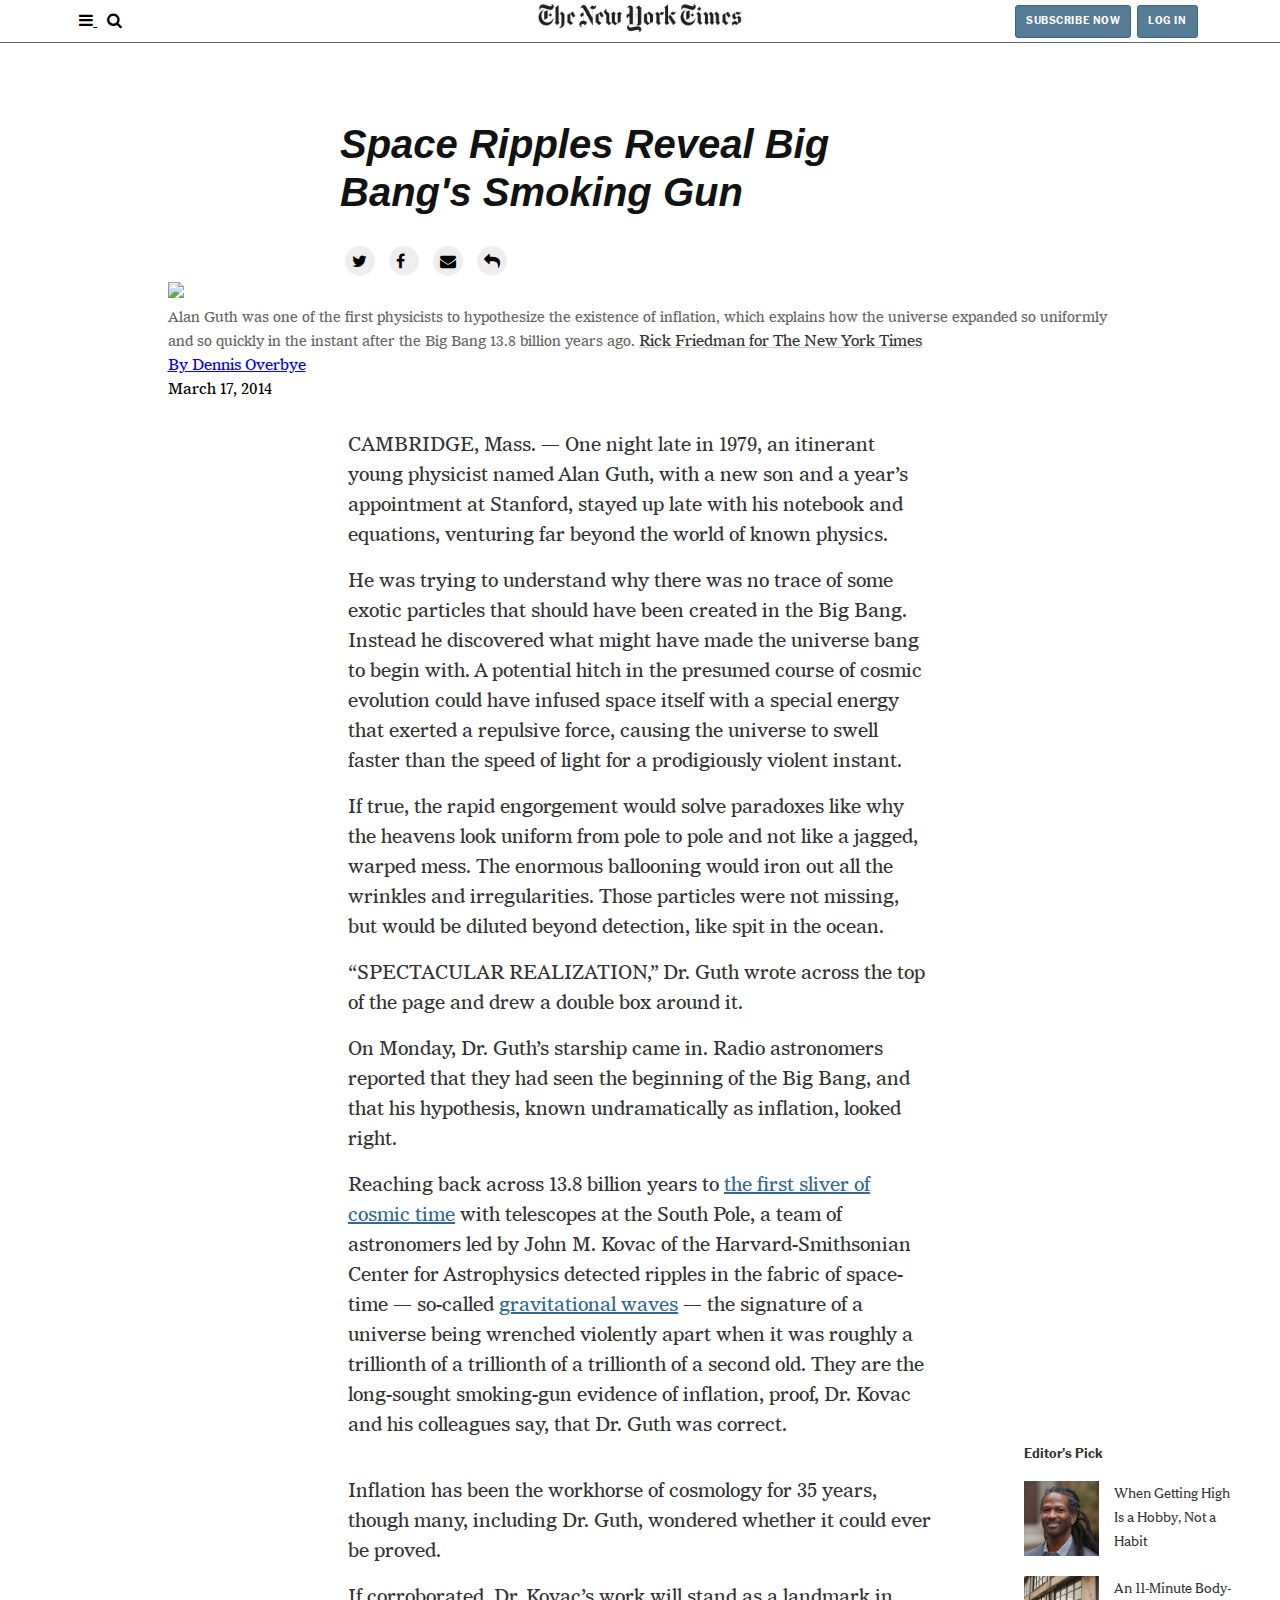
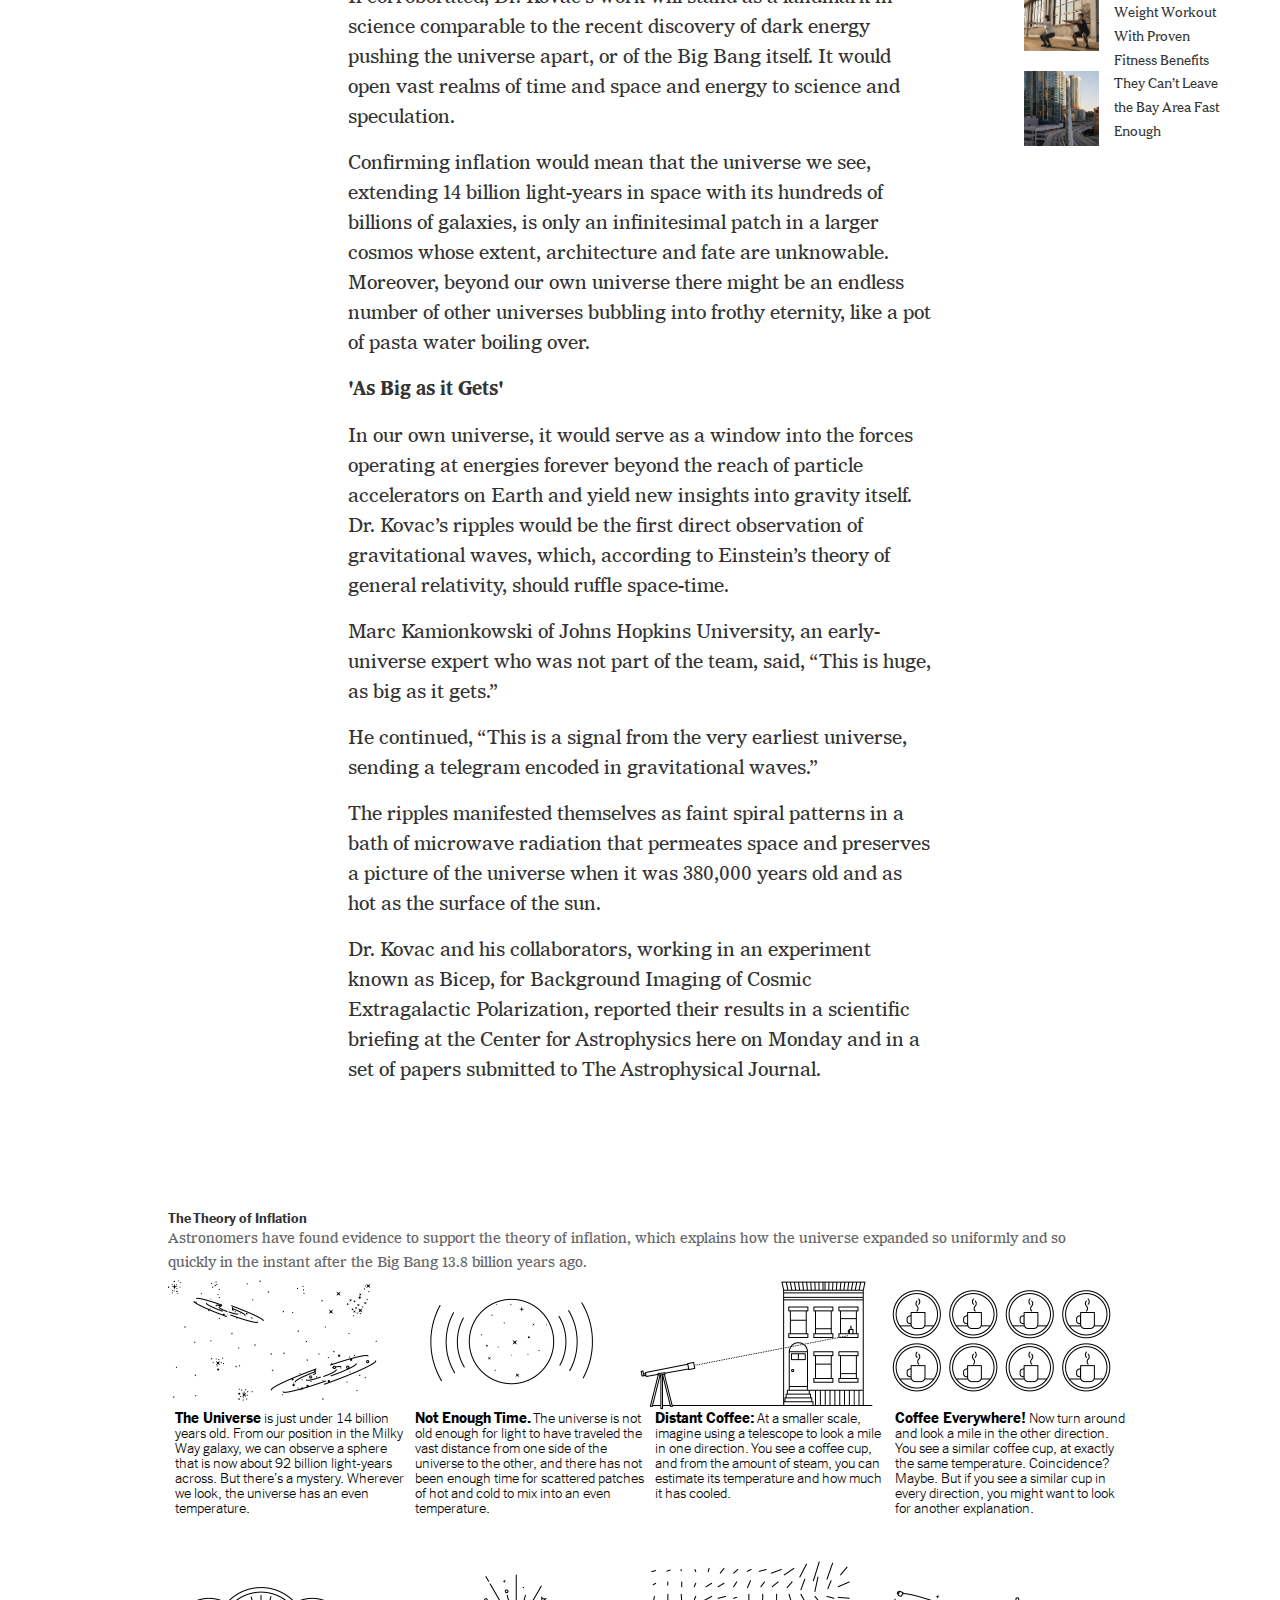
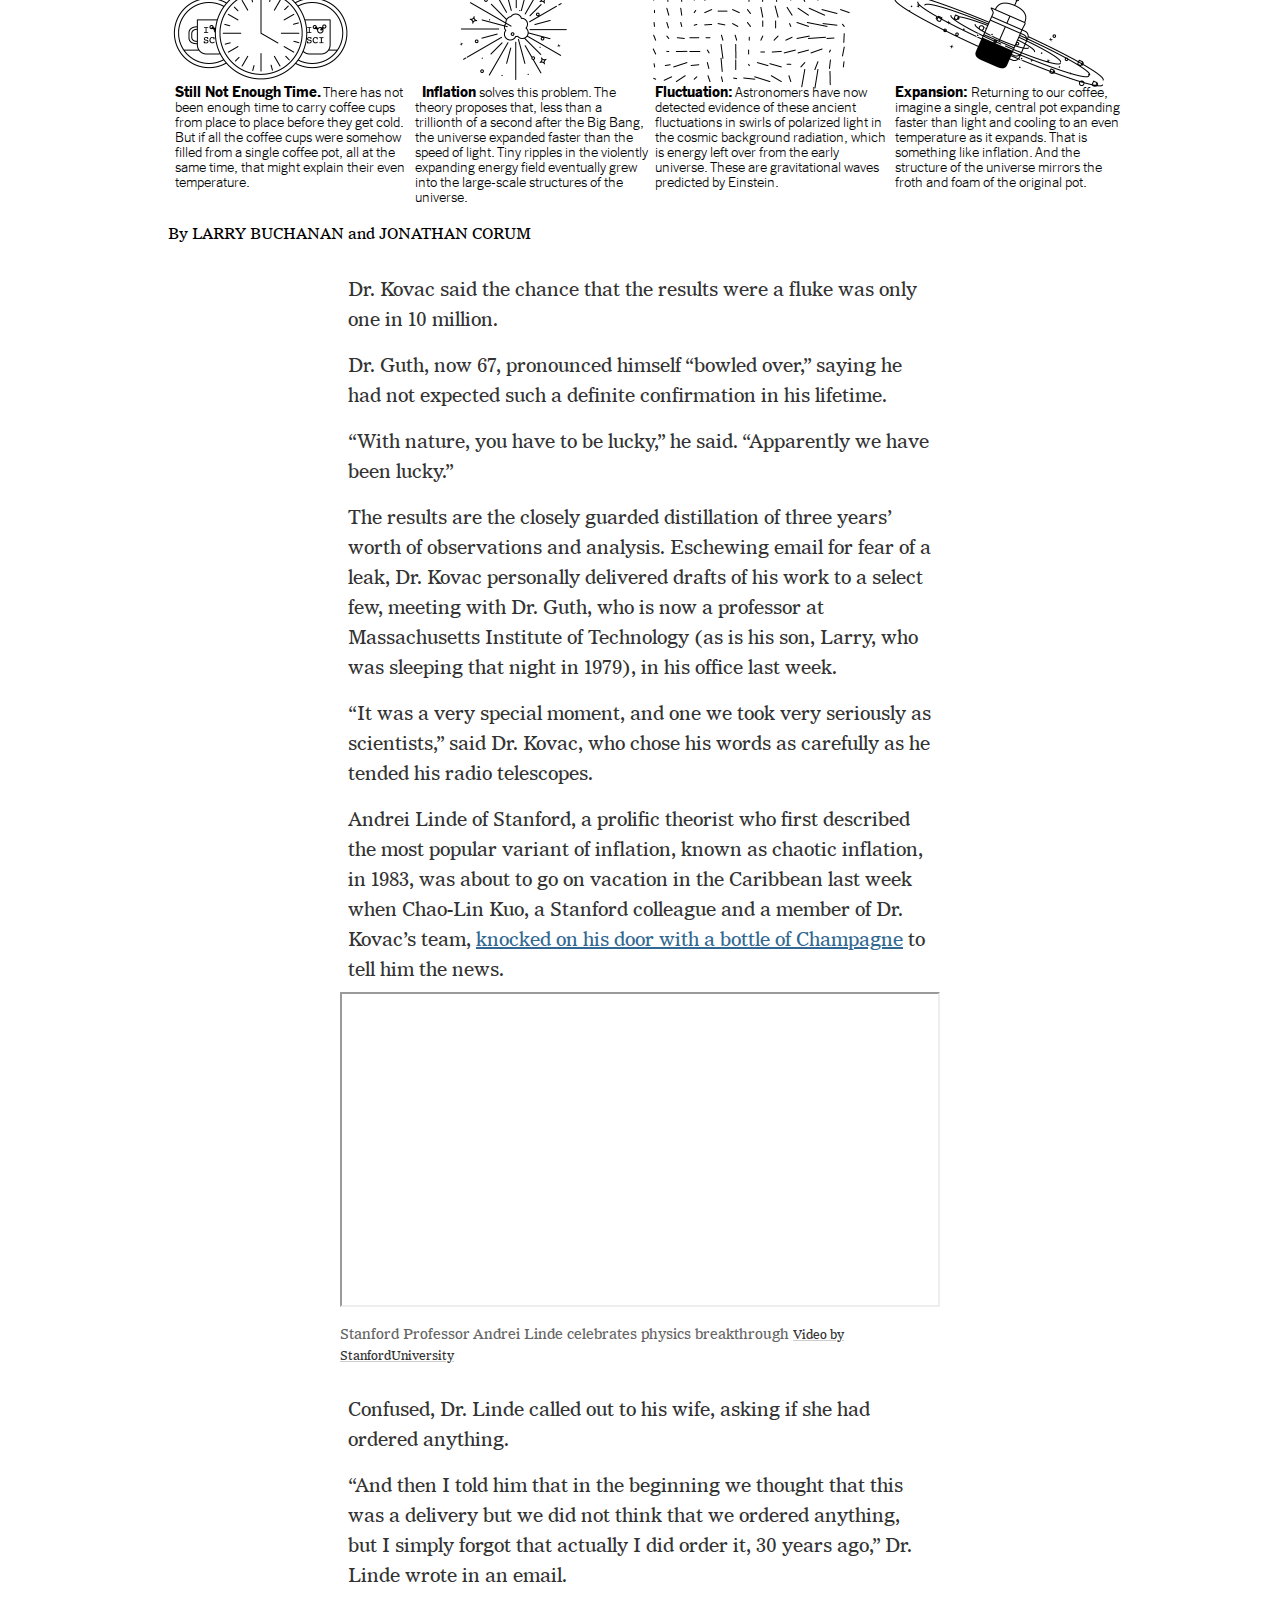
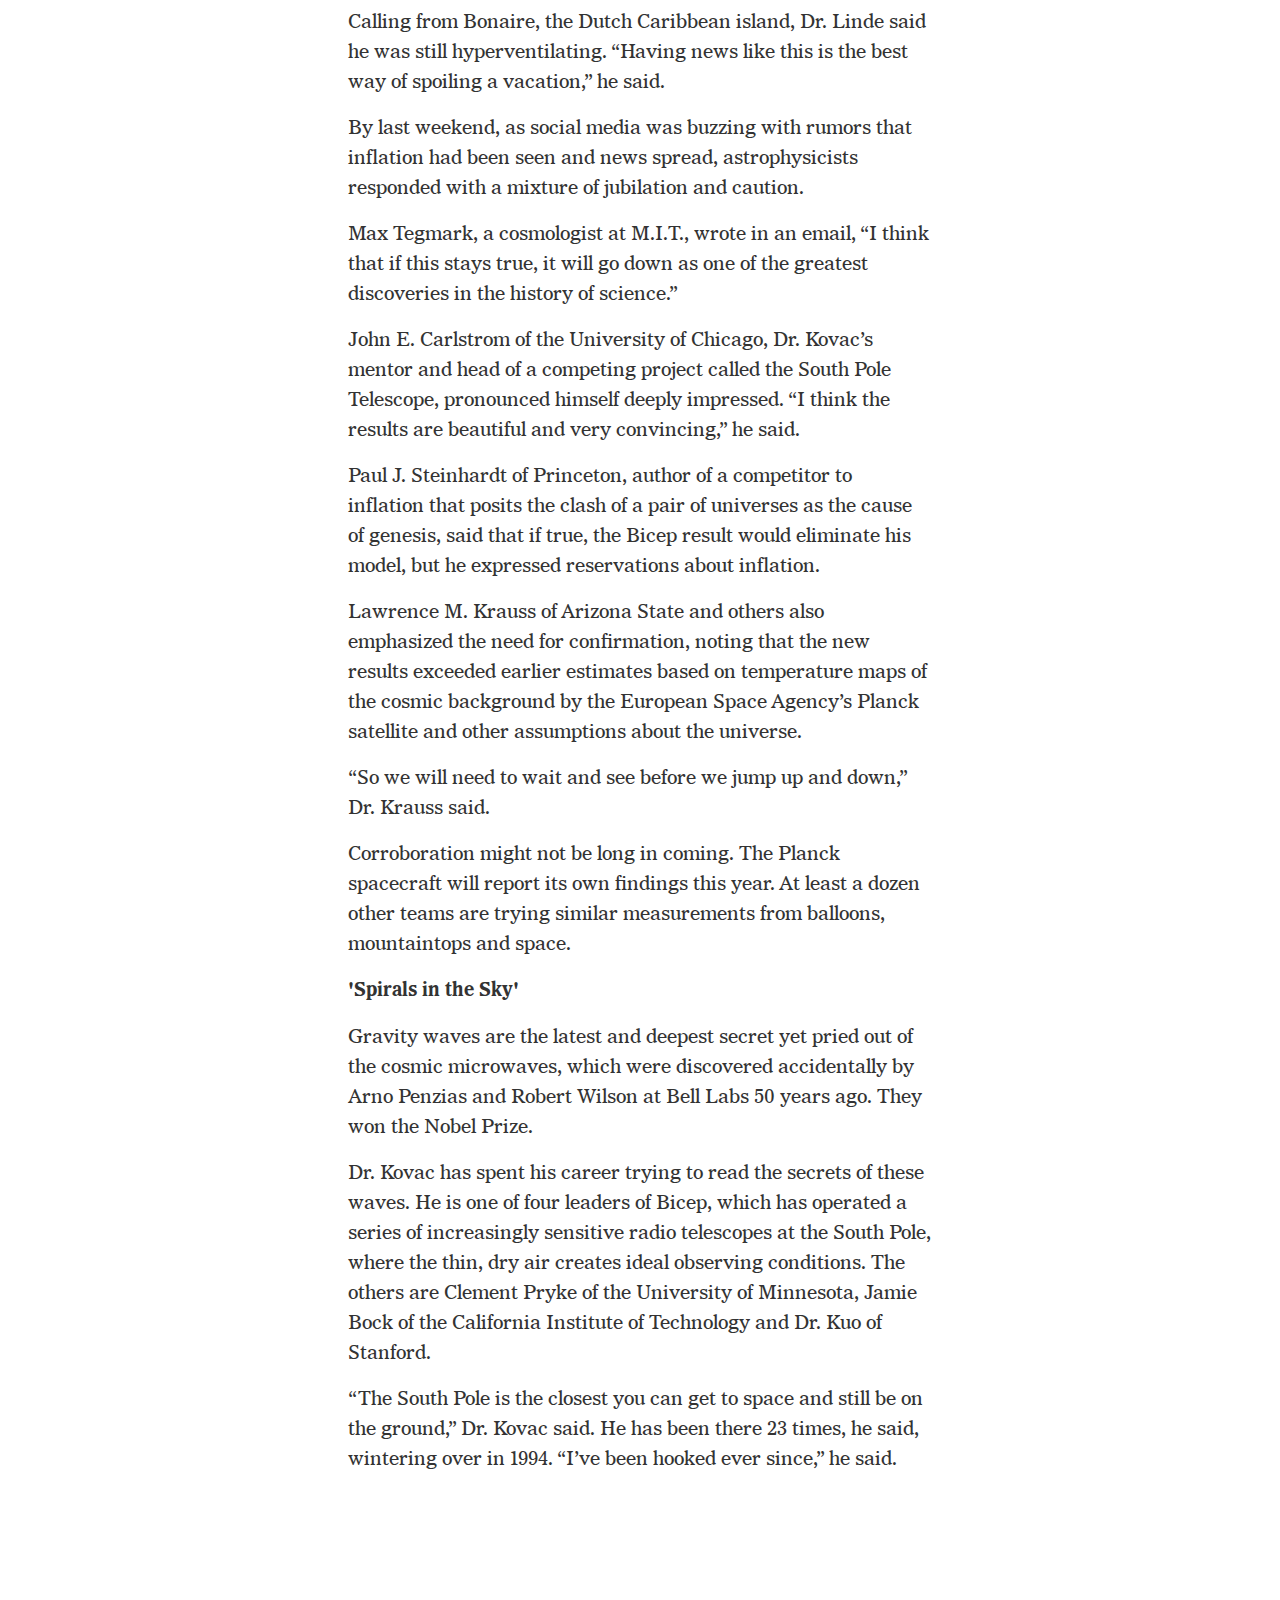
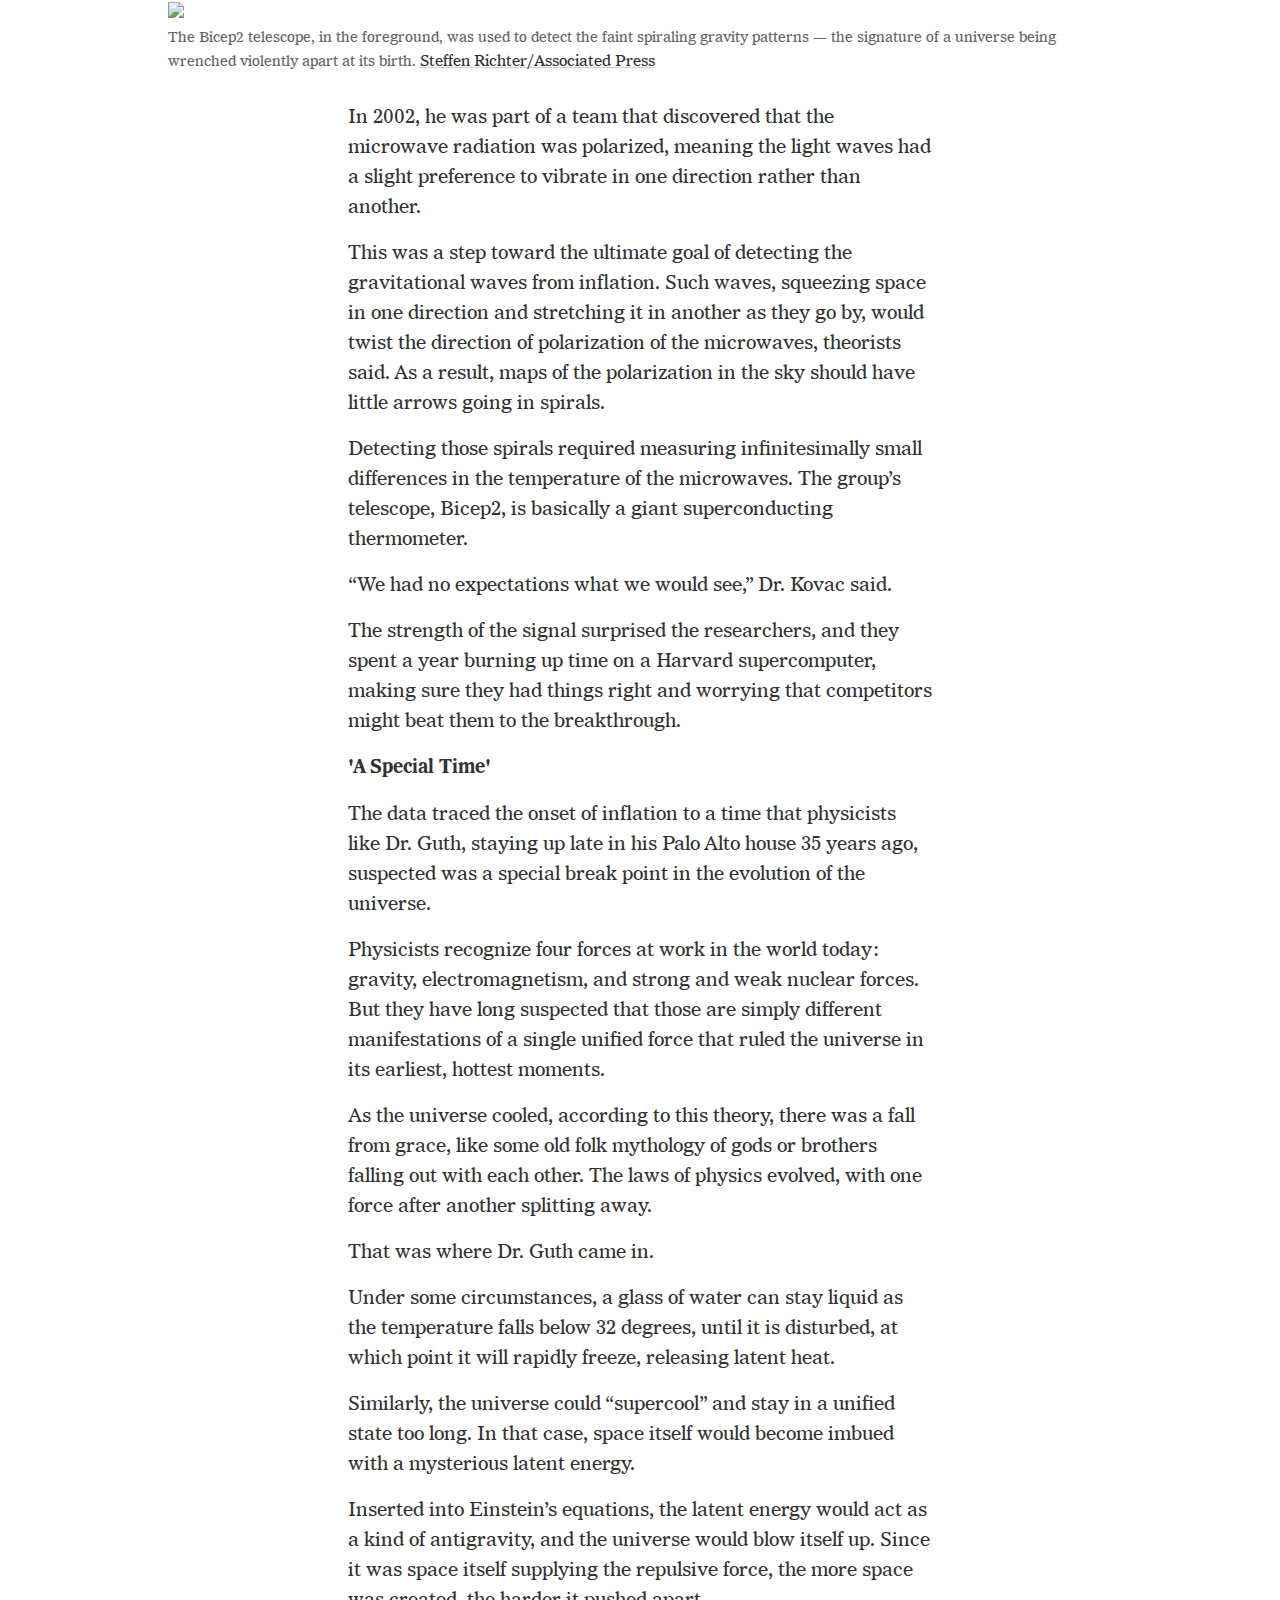
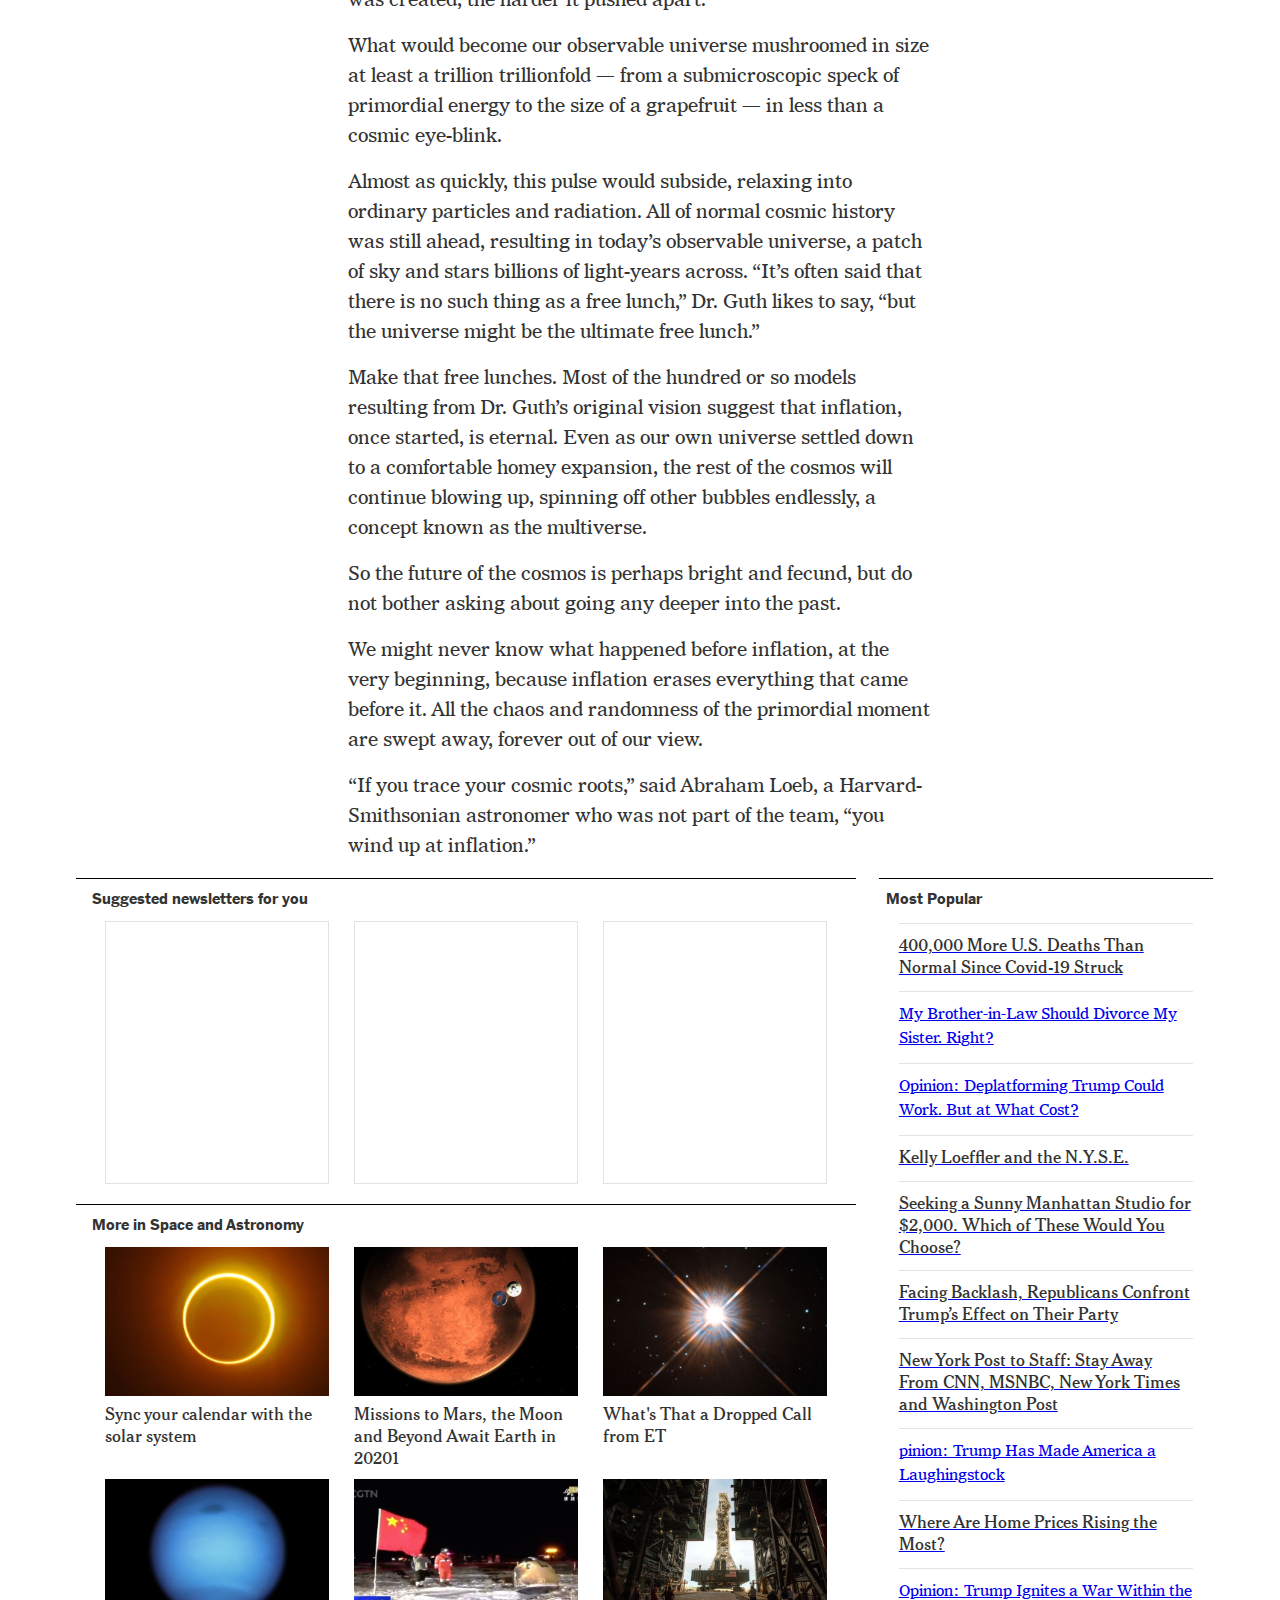
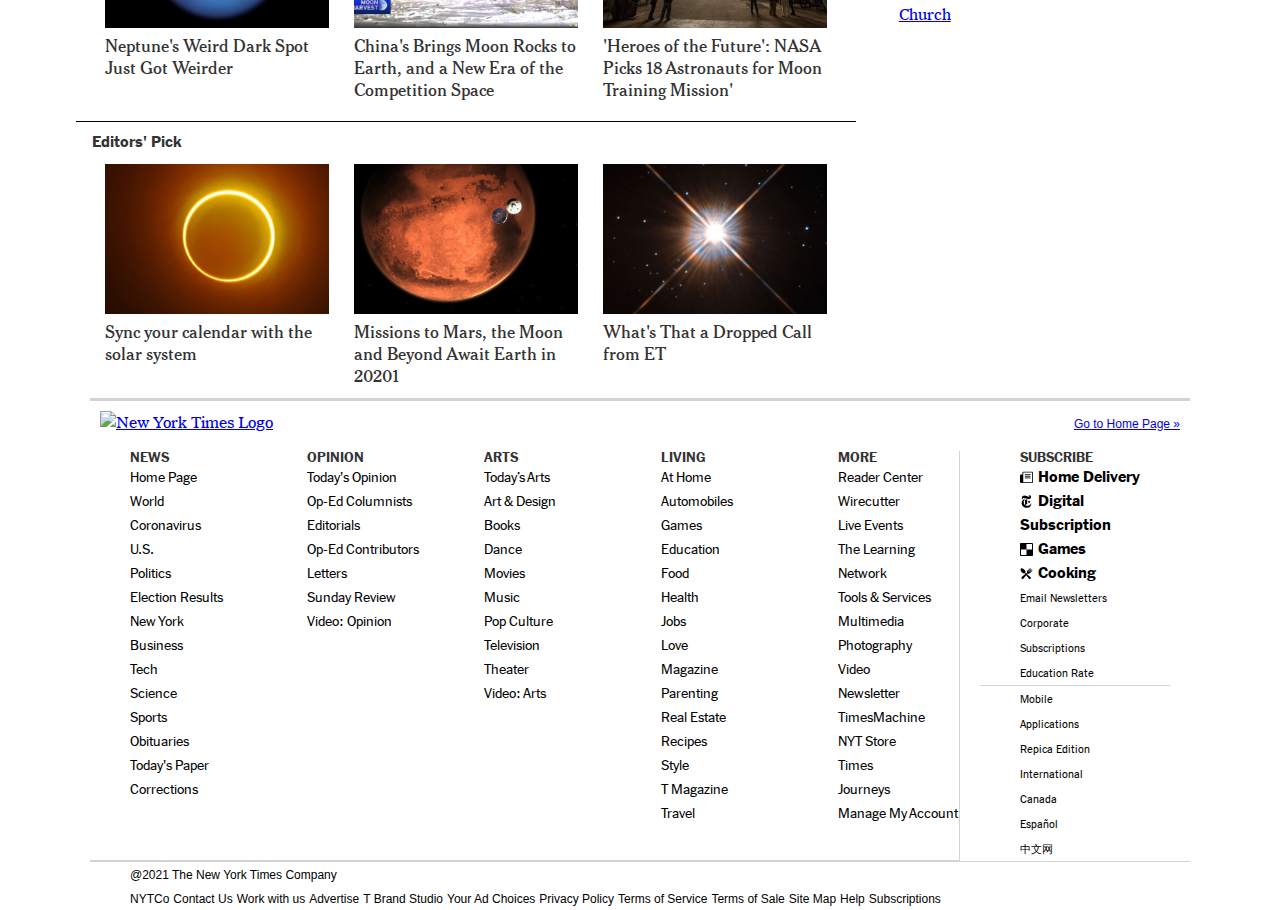
==== index.html @ 154609c3 "Fixed alt text for images" ====
<!DOCTYPE html>
<html lang="en">

<head>
  <meta charset='utf-8'>
  <meta http-equiv='X-UA-Compatible' content='IE=edge'>
  <title>Space Ripples Reveal Big Bang's Smoking Gun</title>
  <meta name='viewport' content='width=device-width, initial-scale=1'>
  <link rel='stylesheet' type='text/css' media='screen' href='css/main.css'>
  <link rel='stylesheet' type='text/css' media='screen' href='css/fonts.css'>
  <link rel="stylesheet" href="https://cdnjs.cloudflare.com/ajax/libs/font-awesome/4.7.0/css/font-awesome.min.css">
</head>

<body>
  <header>
    <nav class="navbar">
      <div class="left_items">
        <a href="#">
          <i class="fa fa-bars"></i>
        </a>
        <a href="#">
          <i class="fa fa-search"></i>
        </a>
      </div>
      <div class="centered_items">
        <a href="https://www.nytimes.com/"> <img src="./images/nyt_logo.png" alt="New York Times Logo"></a>
      </div>
      <div class="right_items">
        <a class="nav_button" href="https://www.nytimes.com/subscription?campaignId=797YR">LOG IN</a>
        <a class="nav_button" href="https://www.nytimes.com/subscription?campaignId=797YR">SUBSCRIBE NOW</a>
      </div>
    </nav>
  </header>
  <main id="content">
    <article id="story" class="articleContent">
      <header class="image_center">
        <h1 class="main-tittle" id="articleHeadline">Space Ripples Reveal Big Bang's Smoking Gun</h1>
        <div class="social-share">
          <i class="fa fa-twitter social-icon"></i>
          <i class="fa fa-facebook social-icon"></i>
          <i class="fa fa-envelope social-icon"></i>
          <i class="fa fa-reply social-icon"></i>
        </div>
        <div class="headline">
          <figure>
            <img class="img_full"
              src="https://static01.nyt.com/images/2014/03/18/science/space/18cosmos/18cosmos-superJumbo.jpg?quality=90&auto=webp"
              id="AlanGuth">
            <figcaption>
              <span class="caption">Alan Guth was one of the first physicists to hypothesize the existence of inflation,
                which explains how the universe expanded so uniformly and so quickly in the instant after the Big Bang
                13.8 billion years ago.</span>
              <span class="Credit">Rick Friedman for The New York Times</span>
            </figcaption>
          </figure>
          <a href="http://www.nytimes.com/by/dennis-overbye">
            <p id="articleAuthor">By Dennis Overbye</p>
          </a>
          <time class="articleTime" datetime="2014-03-17">March 17, 2014</time>
        </div>
      </header>
      <div class="text_article">
        <p class="paragraph1">CAMBRIDGE, Mass. — One night late in 1979, an itinerant young physicist named Alan Guth,
          with a new son and a year’s appointment at Stanford, stayed up late with his notebook and equations, venturing
          far beyond the world of known physics.</p>
        <p class="paragraph1">He was trying to understand why there was no trace of some exotic particles that should
          have been created in the Big Bang. Instead he discovered what might have made the universe bang to begin with.
          A potential hitch in the presumed course of cosmic evolution could have infused space itself with a special
          energy that exerted a repulsive force, causing the universe to swell faster than the speed of light for a
          prodigiously violent instant.</p>
        <p class="paragraph1">If true, the rapid engorgement would solve paradoxes like why the heavens look uniform
          from pole to pole and not like a jagged, warped mess. The enormous ballooning would iron out all the wrinkles
          and irregularities. Those particles were not missing, but would be diluted beyond detection, like spit in the
          ocean.</p>
        <p class="paragraph1">“SPECTACULAR REALIZATION,” Dr. Guth wrote across the top of the page and drew a double box
          around it.</p>
        <p class="paragraph1">On Monday, Dr. Guth’s starship came in. Radio astronomers reported that they had seen the
          beginning of the Big Bang, and that his hypothesis, known undramatically as inflation, looked right.</p>
        <p class="paragraph1">Reaching back across 13.8 billion years to <a
            href="https://www.youtube.com/watch?v=ZJYc9YmKIO8" class="paragraphlink">the first sliver of cosmic
            time</a>
          with telescopes at the South Pole, a team of astronomers led by John M. Kovac of the Harvard-Smithsonian
          Center for Astrophysics detected ripples in the fabric of space-time — so-called <a
            href="http://www.nytimes.com/2016/02/12/science/ligo-gravitational-waves-black-holes-einstein.html"
            class="paragraphlink">gravitational waves</a> — the signature of a universe being wrenched violently
          apart
          when it was roughly a trillionth of a trillionth of a trillionth of a second old. They are the long-sought
          smoking-gun evidence of inflation, proof, Dr. Kovac and his colleagues say, that Dr. Guth was correct.</p>
      </div>
      <aside>
        <div class="editors-pick">
          <h2>Editor's Pick</h2>
          <article class="editors-pick-article">
            <img class="editors-pick-img" src="./images/editors-pick-01.jpg" alt="Picture of POC male-presenting person smiling">
            <a href="#">When Getting High Is a Hobby, Not a Habit</a>
          </article>
          <article class="editors-pick-article">
            <img class="editors-pick-img" src="./images/editors-pick-02.jpg" alt="People crouching exercise">
            <a href="#">An 11-Minute Body-Weight Workout With Proven Fitness Benefits
            </a>
          </article>
          <article class="editors-pick-article">
            <img class="editors-pick-img" src="./images/editors-pick-03.jpg" alt="Skycrapers">
            <a href="#">They Can’t Leave the Bay Area Fast Enough
            </a>
          </article>
        </div>
      </aside>
      <div class="text_article">
        <p class="paragraph1">Inflation has been the workhorse of cosmology for 35 years, though many, including Dr.
          Guth, wondered whether it could ever be proved.</p>
        <p class="paragraph1">If corroborated, Dr. Kovac’s work will stand as a landmark in science comparable to the
          recent discovery of dark energy pushing the universe apart, or of the Big Bang itself. It would open vast
          realms of time and space and energy to science and speculation.</p>
        <p class="paragraph1">Confirming inflation would mean that the universe we see, extending 14 billion light-years
          in space with its hundreds of billions of galaxies, is only an infinitesimal patch in a larger cosmos whose
          extent, architecture and fate are unknowable. Moreover, beyond our own universe there might be an endless
          number of other universes bubbling into frothy eternity, like a pot of pasta water boiling over.</p>
        <p class="paragraph1"><strong class="paragraphtitle">'As Big as it Gets'</strong></p>
        <p class="paragraph1">In our own universe, it would serve as a window into the forces operating at energies
          forever beyond the reach of particle accelerators on Earth and yield new insights into gravity itself. Dr.
          Kovac’s ripples would be the first direct observation of gravitational waves, which, according to Einstein’s
          theory of general relativity, should ruffle space-time.</p>
        <p class="paragraph1">Marc Kamionkowski of Johns Hopkins University, an early-universe expert who was not part
          of the team, said, “This is huge, as big as it gets.”</p>
        <p class="paragraph1">He continued, “This is a signal from the very earliest universe, sending a telegram
          encoded in gravitational waves.”</p>
        <p class="paragraph1">The ripples manifested themselves as faint spiral patterns in a bath of microwave
          radiation that permeates space and preserves a picture of the universe when it was 380,000 years old and as
          hot as the surface of the sun.</p>
        <p class="paragraph1">Dr. Kovac and his collaborators, working in an experiment known as Bicep, for Background
          Imaging of Cosmic Extragalactic Polarization, reported their results in a scientific briefing at the Center
          for Astrophysics here on Monday and in a set of papers submitted to The Astrophysical Journal.</p>
      </div>
      <div class="image_center">
        <h2>The Theory of Inflation</h2>
        <span class="caption">Astronomers have found evidence to support the theory of inflation, which explains how the
          universe expanded so uniformly and so quickly in the instant after the Big Bang 13.8 billion years ago.</span>
        <div class=theory_grid>
          <div class="theory_grid_block"></div>
          <div class="theory_grid_item">
            <p><span class="theoryTitle">The Universe</span> is just under 14 billion years old. From our position in
              the
              Milky Way galaxy, we can observe a sphere that is now about 92 billion light-years across. But there's a
              mystery. Wherever we look, the universe has an even temperature.</p>
          </div>
          <div class="theory_grid_item">
            <p><span class="theoryTitle">Not Enough Time.</span> The universe is not old enough for light to have
              traveled
              the vast distance from one side of the universe to the other, and there has not been enough time for
              scattered patches of hot and cold to mix into an even temperature.</p>
          </div>
          <div class="theory_grid_item">
            <p><span class="theoryTitle">Distant Coffee:</span> At a smaller scale, imagine using a telescope to look a
              mile in one direction. You see a coffee cup, and from the amount of steam, you can estimate its
              temperature
              and how much it has cooled.</p>
          </div>
          <div class="theory_grid_item">
            <p><span class="theoryTitle">Coffee Everywhere!</span> Now turn around and look a mile in the other
              direction.
              You see a similar coffee cup, at exactly the same temperature. Coincidence? Maybe. But if you see a
              similar
              cup in every direction, you might want to look for another explanation.</p>
          </div>
          <div class="theory_grid_block"></div>
          <div class="theory_grid_item">
            <p><span class="theoryTitle">Still Not Enough Time.</span> There has not been enough time to carry coffee
              cups
              from place to place before they get cold. But if all the coffee cups were somehow filled from a single
              coffee pot, all at the same time, that might explain their even temperature.</p>
          </div>
          <div class="theory_grid_item">
            <p><span class="theoryTitle theory_grid_item">Inflation</span> solves this problem. The theory proposes
              that,
              less than a
              trillionth of a second after the Big Bang, the universe expanded faster than the speed of light. Tiny
              ripples in the violently expanding energy field eventually grew into the large-scale structures of the
              universe.</p>
          </div>
          <div class="theory_grid_item">
            <p><span class="theoryTitle">Fluctuation:</span> Astronomers have now detected evidence of these ancient
              fluctuations in swirls of polarized light in the cosmic background radiation, which is energy left over
              from
              the early universe. These are gravitational waves predicted by Einstein.</p>
          </div>
          <div class="theory_grid_item">
            <p><span class="theoryTitle">Expansion:</span> Returning to our coffee, imagine a single, central pot
              expanding faster than light and cooling to an even temperature as it expands. That is something like
              inflation. And the structure of the universe mirrors the froth and foam of the original pot.</p>
          </div>
        </div>
        <div class="endTheory">
          <p>By LARRY BUCHANAN and JONATHAN CORUM</p>
        </div>
      </div>
      <div class="text_article">
        <p class="paragraph1">Dr. Kovac said the chance that the results were a fluke was only one in 10 million.</p>
        <p class="paragraph1">Dr. Guth, now 67, pronounced himself “bowled over,” saying he had not expected such a
          definite confirmation in his lifetime.</p>
        <p class="paragraph1">“With nature, you have to be lucky,” he said. “Apparently we have been lucky.”</p>
        <p class="paragraph1">The results are the closely guarded distillation of three years’ worth of observations and
          analysis. Eschewing email for fear of a leak, Dr. Kovac personally delivered drafts of his work to a select
          few, meeting with Dr. Guth, who is now a professor at Massachusetts Institute of Technology (as is his son,
          Larry, who was sleeping that night in 1979), in his office last week.</p>
        <p class="paragraph1">“It was a very special moment, and one we took very seriously as scientists,” said Dr.
          Kovac, who chose his words as carefully as he tended his radio telescopes.</p>
        <p class="paragraph1">Andrei Linde of Stanford, a prolific theorist who first described the most popular variant
          of inflation, known as chaotic inflation, in 1983, was about to go on vacation in the Caribbean last week when
          Chao-Lin Kuo, a Stanford colleague and a member of Dr. Kovac’s team, <a
            href="https://www.youtube.com/watch?v=ZlfIVEy_YOA">knocked on his door with a bottle of Champagne</a> to
          tell him the news.</p>
      </div>
      <div class="youtubeVideo">
        <figure>
          <iframe width="600" height="315" src="https://www.youtube.com/embed/ZlfIVEy_YOA"
            allow="accelerometer; autoplay; clipboard-write; encrypted-media; gyroscope; picture-in-picture"
            allowfullscreen></iframe>
          <figcaption>
            <span class="caption">Stanford Professor Andrei Linde celebrates physics breakthrough </span>
            <span class="Credit">Video by StanfordUniversity</span>
          </figcaption>
        </figure>
      </div>
      <div class="text_article">
        <p class="paragraph1">Confused, Dr. Linde called out to his wife, asking if she had ordered anything. </p>
        <p class="paragraph1">“And then I told him that in the beginning we thought that this was a delivery but we did
          not think that we ordered anything, but I simply forgot that actually I did order it, 30 years ago,” Dr. Linde
          wrote in an email. </p>
        <p class="paragraph1">Calling from Bonaire, the Dutch Caribbean island, Dr. Linde said he was still
          hyperventilating. “Having news like this is the best way of spoiling a vacation,” he said. </p>
        <p class="paragraph1">By last weekend, as social media was buzzing with rumors that inflation had been seen and
          news spread, astrophysicists responded with a mixture of jubilation and caution. </p>
        <p class="paragraph1">Max Tegmark, a cosmologist at M.I.T., wrote in an email, “I think that if this stays true,
          it will go down as one of the greatest discoveries in the history of science.”</p>
        <p class="paragraph1">John E. Carlstrom of the University of Chicago, Dr. Kovac’s mentor and head of a competing
          project called the South Pole Telescope, pronounced himself deeply impressed. “I think the results are
          beautiful and very convincing,” he said.</p>
        <p class="paragraph1">Paul J. Steinhardt of Princeton, author of a competitor to inflation that posits the clash
          of a pair of universes as the cause of genesis, said that if true, the Bicep result would eliminate his model,
          but he expressed reservations about inflation.</p>
        <p class="paragraph1">Lawrence M. Krauss of Arizona State and others also emphasized the need for confirmation,
          noting that the new results exceeded earlier estimates based on temperature maps of the cosmic background by
          the European Space Agency’s Planck satellite and other assumptions about the universe.</p>
        <p class="paragraph1">“So we will need to wait and see before we jump up and down,” Dr. Krauss said.</p>
        <p class="paragraph1">Corroboration might not be long in coming. The Planck spacecraft will report its own
          findings this year. At least a dozen other teams are trying similar measurements from balloons, mountaintops
          and space.</p>
        <p class="paragraph1"><strong class="paragraphtitle">'Spirals in the Sky'</strong></p>
        <p class="paragraph1">Gravity waves are the latest and deepest secret yet pried out of the cosmic microwaves,
          which were discovered accidentally by Arno Penzias and Robert Wilson at Bell Labs 50 years ago. They won the
          Nobel Prize.</p>
        <p class="paragraph1">Dr. Kovac has spent his career trying to read the secrets of these waves. He is one of
          four leaders of Bicep, which has operated a series of increasingly sensitive radio telescopes at the South
          Pole, where the thin, dry air creates ideal observing conditions. The others are Clement Pryke of the
          University of Minnesota, Jamie Bock of the California Institute of Technology and Dr. Kuo of Stanford.</p>
        <p class="paragraph1">“The South Pole is the closest you can get to space and still be on the ground,” Dr. Kovac
          said. He has been there 23 times, he said, wintering over in 1994. “I’ve been hooked ever since,” he said.</p>
      </div>
      <div class="image_center">
        <figure>
          <img class="img_full"
            src="https://static01.nyt.com/images/2014/03/18/science/space/18cosmos-2/18cosmos-2-superJumbo.jpg?quality=90&auto=webp"
            id="telescope">
          <figcaption>
            <span class="caption">The Bicep2 telescope, in the foreground, was used to detect the faint spiraling
              gravity patterns — the signature of a universe being wrenched violently apart at its birth.</span>
            <span class="Credit">Steffen Richter/Associated Press</span>
          </figcaption>
        </figure>
      </div>
      <div class="text_article">
        <p class="paragraph1">In 2002, he was part of a team that discovered that the microwave radiation was polarized,
          meaning the light waves had a slight preference to vibrate in one direction rather than another.</p>
        <p class="paragraph1">This was a step toward the ultimate goal of detecting the gravitational waves from
          inflation. Such waves, squeezing space in one direction and stretching it in another as they go by, would
          twist the direction of polarization of the microwaves, theorists said. As a result, maps of the polarization
          in the sky should have little arrows going in spirals.</p>
        <p class="paragraph1">Detecting those spirals required measuring infinitesimally small differences in the
          temperature of the microwaves. The group’s telescope, Bicep2, is basically a giant superconducting
          thermometer.</p>
        <p class="paragraph1">“We had no expectations what we would see,” Dr. Kovac said.</p>
        <p class="paragraph1">The strength of the signal surprised the researchers, and they spent a year burning up
          time on a Harvard supercomputer, making sure they had things right and worrying that competitors might beat
          them to the breakthrough.</p>
        <p class="paragraph1"><strong class="paragraphtitle">'A Special Time'</strong></p>
        <p class="paragraph1">The data traced the onset of inflation to a time that physicists like Dr. Guth, staying up
          late in his Palo Alto house 35 years ago, suspected was a special break point in the evolution of the
          universe.</p>
        <p class="paragraph1">Physicists recognize four forces at work in the world today: gravity, electromagnetism,
          and strong and weak nuclear forces. But they have long suspected that those are simply different
          manifestations of a single unified force that ruled the universe in its earliest, hottest moments.</p>
        <p class="paragraph1">As the universe cooled, according to this theory, there was a fall from grace, like some
          old folk mythology of gods or brothers falling out with each other. The laws of physics evolved, with one
          force after another splitting away.</p>
        <p class="paragraph1">That was where Dr. Guth came in.</p>
        <p class="paragraph1">Under some circumstances, a glass of water can stay liquid as the temperature falls below
          32 degrees, until it is disturbed, at which point it will rapidly freeze, releasing latent heat.</p>
        <p class="paragraph1">Similarly, the universe could “supercool” and stay in a unified state too long. In that
          case, space itself would become imbued with a mysterious latent energy.</p>
        <p class="paragraph1">Inserted into Einstein’s equations, the latent energy would act as a kind of antigravity,
          and the universe would blow itself up. Since it was space itself supplying the repulsive force, the more space
          was created, the harder it pushed apart.</p>
        <p class="paragraph1">What would become our observable universe mushroomed in size at least a trillion
          trillionfold — from a submicroscopic speck of primordial energy to the size of a grapefruit — in less than a
          cosmic eye-blink.</p>
        <p class="paragraph1">Almost as quickly, this pulse would subside, relaxing into ordinary particles and
          radiation. All of normal cosmic history was still ahead, resulting in today’s observable universe, a patch of
          sky and stars billions of light-years across. “It’s often said that there is no such thing as a free lunch,”
          Dr. Guth likes to say, “but the universe might be the ultimate free lunch.”</p>
        <p class="paragraph1">Make that free lunches. Most of the hundred or so models resulting from Dr. Guth’s
          original vision suggest that inflation, once started, is eternal. Even as our own universe settled down to a
          comfortable homey expansion, the rest of the cosmos will continue blowing up, spinning off other bubbles
          endlessly, a concept known as the multiverse.</p>
        <p class="paragraph1">So the future of the cosmos is perhaps bright and fecund, but do not bother asking about
          going any deeper into the past.</p>
        <p class="paragraph1">We might never know what happened before inflation, at the very beginning, because
          inflation erases everything that came before it. All the chaos and randomness of the primordial moment are
          swept away, forever out of our view.</p>
        <p class="paragraph1">“If you trace your cosmic roots,” said Abraham Loeb, a Harvard-Smithsonian astronomer who
          was not part of the team, “you wind up at inflation.”</p>
      </div>
    </article>
    <div class="footer-content">
      <div class="footer-content-left">
        <div class="footer-vertical-content">
          <h3>Suggested newsletters for you</h3>
          <div class="footer-vertical-grid">
            <div class="footer-grid-suggest"></div>
            <div class="footer-grid-suggest"></div>
            <div class="footer-grid-suggest"></div>
          </div>
        </div>
        <div class="footer-vertical-content">
          <h3>More in Space and Astronomy</h3>
          <div class="footer-vertical-grid">
            <div class="footer-grid-suggest footer-article">
              <img class="footer-article-img" src="./images/space-01.jpg" alt="space"/>
              <h4>Sync your calendar with the solar system</h4>
            </div>
            <div class="footer-grid-suggest footer-article">
              <img class="footer-article-img" src="./images/space-02.jpg" alt="space"/>
              <h4>Missions to Mars, the Moon and Beyond Await Earth in 20201</h4>
            </div>
            <div class="footer-grid-suggest footer-article">
              <img class="footer-article-img" src="./images/space-03.jpg" alt="space"/>
              <h4>What's That a Dropped Call from ET</h4>
            </div>
          </div>
          <div class="footer-vertical-grid">
            <div class="footer-grid-suggest footer-article">
              <img class="footer-article-img" src="./images/space-04.jpg" alt="space"/>
              <h4>Neptune's Weird Dark Spot Just Got Weirder</h4>
            </div>
            <div class="footer-grid-suggest footer-article">
              <img class="footer-article-img" src="./images/space-05.jpg" alt="space"/>
              <h4>China's Brings Moon Rocks to Earth, and a New Era of the Competition Space</h4>
            </div>
            <div class="footer-grid-suggest footer-article">
              <img class="footer-article-img" src="./images/space-06.jpg" alt="space"/>
              <h4>'Heroes of the Future': NASA Picks 18 Astronauts for Moon Training Mission'</h4>
            </div>
          </div>
        </div>
        <div class="footer-vertical-content">
          <h3>Editors' Pick</h3>
          <div class="footer-vertical-grid">
            <div class="footer-grid-suggest footer-article">
              <img class="footer-article-img" src="./images/space-01.jpg" alt="space"/>
              <h4>Sync your calendar with the solar system</h4>
            </div>
            <div class="footer-grid-suggest footer-article">
              <img class="footer-article-img" src="./images/space-02.jpg" alt="space"/>
              <h4>Missions to Mars, the Moon and Beyond Await Earth in 20201</h4>
            </div>
            <div class="footer-grid-suggest footer-article">
              <img class="footer-article-img" src="./images/space-03.jpg" alt="space"/>
              <h4>What's That a Dropped Call from ET</h4>
            </div>
          </div>
        </div>
      </div>
      <div class="footer-content-right">
        <div class="footer-vertical-content">
          <h3>Most Popular</h3>
          <div class="most-popular-tittle">
            <a href="#"><h4>400,000 More U.S. Deaths Than Normal Since Covid-19 Struck</h4></a>
          </div>
          <div class="most-popular-tittle">
            <a href="#">My Brother-in-Law Should Divorce My Sister. Right?</h4></a>
          </div>
          <div class="most-popular-tittle">
            <a href="#">Opinion: Deplatforming Trump Could Work. But at What Cost?</h4></a>
          </div>
          <div class="most-popular-tittle">
            <a href="#"><h4>Kelly Loeffler and the N.Y.S.E.</h4></a>
          </div>
          <div class="most-popular-tittle">
            <a href="#"><h4>Seeking a Sunny Manhattan Studio for $2,000. Which of These Would You Choose?</h4></a>
          </div>
          <div class="most-popular-tittle">
            <a href="#"><h4>Facing Backlash, Republicans Confront Trump’s Effect on Their Party</h4></a>
          </div>
          <div class="most-popular-tittle">
            <a href="#"><h4>New York Post to Staff: Stay Away From CNN, MSNBC, New York Times and Washington Post</h4></a>
          </div>
          <div class="most-popular-tittle">
            <a href="#">pinion: Trump Has Made America a Laughingstock</h4></a>
          </div>
          <div class="most-popular-tittle">
            <a href="#"><h4>Where Are Home Prices Rising the Most?</h4></a>
          </div>
          <div class="most-popular-tittle">
            <a href="#">Opinion: Trump Ignites a War Within the Church</h4></a>
          </div>
        </div>
      </div>
    </div>
  </main>
  <nav class="footerNav">
    <div class="footerNavContent">
      <header class="footerNavHeader">
        <a href="https://www.nytimes.com/"><img src="https://assets.stickpng.com/images/592fe3133919fe0ee3614d93.png"
            class="footerNavLogo" alt="New York Times Logo"></a>
        <div class="footerHomepage">
          <a class="homepageLink" href="https://www.nytimes.com/">Go to Home Page »</a>
        </div>
      </header>
      <div class="footerNavLinks">
        <div class="leftLinks">
          <ul>
            <li>
              <h2>NEWS</h2>
            </li>
            <li><a class="footer-link" href="#">Home Page</a></li>
            <li><a class="footer-link" href="#">World</a></li>
            <li><a class="footer-link" href="#">Coronavirus</a></li>
            <li><a class="footer-link" href="#">U.S.</a></li>
            <li><a class="footer-link" href="#">Politics</a></li>
            <li><a class="footer-link" href="#">Election Results</a></li>
            <li><a class="footer-link" href="#">New York</a></li>
            <li><a class="footer-link" href="#">Business</a></li>
            <li><a class="footer-link" href="#">Tech</a></li>
            <li><a class="footer-link" href="#">Science</a></li>
            <li><a class="footer-link" href="#">Sports</a></li>
            <li><a class="footer-link" href="#">Obituaries</a></li>
            <li><a class="footer-link" href="#">Today's Paper</a></li>
            <li><a class="footer-link" href="#">Corrections</a></li>
          </ul>
          <ul>
            <li>
              <h2>OPINION</h2>
            </li>
            <li><a class="footer-link" href="#">Today's Opinion</a></li>
            <li><a class="footer-link" href="#">Op-Ed Columnists</a></li>
            <li><a class="footer-link" href="#">Editorials</a></li>
            <li><a class="footer-link" href="#">Op-Ed Contributors</a></li>
            <li><a class="footer-link" href="#">Letters</a></li>
            <li><a class="footer-link" href="#">Sunday Review</a></li>
            <li><a class="footer-link" href="#">Video: Opinion</a></li>
          </ul>
          <ul>
            <li>
              <h2>ARTS</h2>
            </li>
            <li><a class="footer-link" href="#">Today’s Arts</a></li>
            <li><a class="footer-link" href="#">Art & Design</a></li>
            <li><a class="footer-link" href="#">Books</a></li>
            <li><a class="footer-link" href="#">Dance</a></li>
            <li><a class="footer-link" href="#">Movies</a></li>
            <li><a class="footer-link" href="#">Music</a></li>
            <li><a class="footer-link" href="#">Pop Culture</a></li>
            <li><a class="footer-link" href="#">Television</a></li>
            <li><a class="footer-link" href="#">Theater</a></li>
            <li><a class="footer-link" href="#">Video: Arts</a></li>
          </ul>
          <ul>
            <li>
              <h2>LIVING</h2>
            </li>
            <li><a class="footer-link" href="#">At Home</a></li>
            <li><a class="footer-link" href="#">Automobiles</a></li>
            <li><a class="footer-link" href="#">Games</a></li>
            <li><a class="footer-link" href="#">Education</a></li>
            <li><a class="footer-link" href="#">Food</a></li>
            <li><a class="footer-link" href="#">Health</a></li>
            <li><a class="footer-link" href="#">Jobs</a></li>
            <li><a class="footer-link" href="#">Love</a></li>
            <li><a class="footer-link" href="#">Magazine</a></li>
            <li><a class="footer-link" href="#">Parenting</a></li>
            <li><a class="footer-link" href="#">Real Estate</a></li>
            <li><a class="footer-link" href="#">Recipes</a></li>
            <li><a class="footer-link" href="#">Style</a></li>
            <li><a class="footer-link" href="#">T Magazine</a></li>
            <li><a class="footer-link" href="#">Travel</a></li>
          </ul>
          <ul>
            <li>
              <h2>MORE</h2>
            </li>
            <li><a class="footer-link" href="#">Reader Center</a></li>
            <li><a class="footer-link" href="#">Wirecutter</a></li>
            <li><a class="footer-link" href="#">Live Events</a></li>
            <li><a class="footer-link" href="#">The Learning Network</a></li>
            <li><a class="footer-link" href="#">Tools & Services</a></li>
            <li><a class="footer-link" href="#">Multimedia</a></li>
            <li><a class="footer-link" href="#">Photography</a></li>
            <li><a class="footer-link" href="#">Video</a></li>
            <li><a class="footer-link" href="#">Newsletter</a></li>
            <li><a class="footer-link" href="#">TimesMachine</a></li>
            <li><a class="footer-link" href="#">NYT Store</a></li>
            <li><a class="footer-link" href="#">Times </a></li>
            <li><a class="footer-link" href="#">Journeys</a></li>
            <li><a class="footer-link" href="#">Manage My Account</a></li>
          </ul>
        </div>
        <div class="subscribeSpam">
          <ul>
            <li>
              <h2>SUBSCRIBE</h2>
            </li>
            <li><a href="">
                <svg class="subscribeSpamSVG" viewBox="0 0 14 13" fill="#000">
                  <path
                    d="M13.1,11.7H3.5V1.2h9.6V11.7zM13.1,0.4H3.5C3,0.4,2.6,0.8,2.6,1.2v2.2H0.9C0.4,3.4,0,3.8,0,4.3v5.2v1.5c0,0.8,0.8,1.5,1.8,1.5h1.7h0h7.4h2.2c0.5,0,0.9-0.4,0.9-0.9V1.2C14,0.8,13.6,0.4,13.1,0.4">
                  </path>
                  <polygon points="10.9,3 5.2,3 5.2,3.9 11.4,3.9 11.4,3"></polygon>
                  <rect x="5.2" y="4.7" width="6.1" height="0.9"></rect>
                  <rect x="5.2" y="6.5" width="6.1" height="0.9"></rect>
                </svg><span class="subscribe-link">Home Delivery</span></a></li>
            <li><a href="">
                <svg class="subscribeSpamSVG" viewBox="0 0 10 13">
                  <path fill="#000"
                    d="M9.9,8c-0.4,1.1-1.2,1.9-2.3,2.4V8l1.3-1.2L7.6,5.7V4c1.2-0.1,2-1,2-2c0-1.4-1.3-1.9-2.1-1.9c-0.2,0-0.3,0-0.6,0.1v0.1c0.1,0,0.2,0,0.3,0c0.5,0,0.9,0.2,0.9,0.7c0,0.4-0.3,0.7-0.8,0.7C6,1.7,4.5,0.6,2.8,0.6c-1.5,0-2.5,1.1-2.5,2.2C0.3,4,1,4.3,1.6,4.6l0-0.1C1.4,4.4,1.3,4.1,1.3,3.8c0-0.5,0.5-0.9,1-0.9C3.7,2.9,6,4,7.4,4h0.1v1.7L6.2,6.8L7.5,8v2.4c-0.5,0.2-1.1,0.3-1.7,0.3c-2.2,0-3.6-1.3-3.6-3.5c0-0.5,0.1-1,0.2-1.5l1.1-0.5V10l2.2-1v-5L2.5,5.5c0.3-1,1-1.7,1.8-2l0,0C2.2,3.9,0.1,5.6,0.1,8c0,2.9,2.4,4.8,5.2,4.8C8.2,12.9,9.9,10.9,9.9,8L9.9,8z">
                  </path>
                </svg><span class="subscribe-link">Digital Subscription</span></a></li>
            <li><a href="">
                <svg class="subscribeSpamSVG" viewBox="0 0 13 13" fill="#000">
                  <polygon points="0,-93.6 0,-86.9 6.6,-93.6"></polygon>
                  <polygon points="0.9,-86 7.5,-86 7.5,-92.6"></polygon>
                  <polygon points="0,-98 0,-94.8 8.8,-94.8 8.8,-86 12,-86 12,-98"></polygon>
                  <path
                    d="M11.9-40c-0.4,1.1-1.2,1.9-2.3,2.4V-40l1.3-1.2l-1.3-1.2V-44c1.2-0.1,2-1,2-2c0-1.4-1.3-1.9-2.1-1.9c-0.2,0-0.3,0-0.6,0.1v0.1c0.1,0,0.2,0,0.3,0c0.5,0,0.9,0.2,0.9,0.7c0,0.4-0.3,0.7-0.8,0.7c-1.3,0-2.8-1.1-4.5-1.1c-1.5,0-2.5,1.1-2.5,2.2c0,1.1,0.6,1.5,1.3,1.7l0-0.1c-0.2-0.1-0.4-0.4-0.4-0.7c0-0.5,0.5-0.9,1-0.9C5.7-45.1,8-44,9.4-44h0.1v1.7l-1.3,1.1L9.5-40v2.4c-0.5,0.2-1.1,0.3-1.7,0.3c-2.2,0-3.6-1.3-3.6-3.5c0-0.5,0.1-1,0.2-1.5l1.1-0.5v4.9l2.2-1v-5l-3.3,1.5c0.3-1,1-1.7,1.8-2l0,0c-2.2,0.5-4.3,2.1-4.3,4.6c0,2.9,2.4,4.8,5.2,4.8C10.2-35.1,11.9-37.1,11.9-40L11.9-40z">
                  </path>
                  <path
                    d="M12.2-23.7c-0.2,0-0.4,0.2-0.4,0.4v0.4L0.4-19.1v2.3l3,1l-0.2,0.6c-0.3,0.8,0.1,1.8,0.9,2.1l1.7,0.7c0.2,0.1,0.4,0.1,0.6,0.1c0.6,0,1.3-0.4,1.5-1l0.4-0.9l3.5,1.2v0.4c0,0.2,0.2,0.4,0.4,0.4c0.2,0,0.4-0.2,0.4-0.4v-10.7C12.6-23.5,12.4-23.7,12.2-23.7M7.1-13.6c-0.2,0.4-0.6,0.6-1,0.4l-1.7-0.7c-0.4-0.2-0.6-0.6-0.4-1l0.3-0.7l3.3,1.1L7.1-13.6z">
                  </path>
                  <path
                    d="M13.1-60.3H3.5v-10.5h9.6V-60.3zM13.1-71.6H3.5c-0.5,0-0.9,0.4-0.9,0.9v2.2H0.9c-0.5,0-0.9,0.4-0.9,0.9v5.2v1.5c0,0.8,0.8,1.5,1.8,1.5h1.7h0h7.4h2.2c0.5,0,0.9-0.4,0.9-0.9v-10.5C14-71.2,13.6-71.6,13.1-71.6">
                  </path>
                  <polygon points="10.9,-69 5.2,-69 5.2,-68.1 11.4,-68.1 11.4,-69"></polygon>
                  <rect x="5.2" y="-67.3" width="6.1" height="0.9"></rect>
                  <rect x="5.2" y="-65.5" width="6.1" height="0.9"></rect>
                  <path
                    d="M12,6.5H6.5V12H1V6.5h5.5V1H12V6.5zM12,0H1C0.4,0,0,0.5,0,1v11c0,0.6,0.4,1,1,1h11c0.5,0,1-0.4,1-1V1C13,0.5,12.5,0,12,0">
                  </path>
                </svg><span class="subscribe-link">Games</span></a></li>
            <li><a href="">
                <svg class="subscribeSpamSVG" viewBox="0 0 13 13" fill="#000">
                  <path
                    d="M12,2.9L9.6,5.2c-0.1,0.1-0.3,0.1-0.4,0C9.1,5.2,9.1,5,9.3,4.9l2.4-2.4c-0.2-0.2-0.3-0.3-0.5-0.5L8.7,4.3c-0.1,0.1-0.3,0.1-0.4,0C8.2,4.3,8.2,4.1,8.4,4l2.4-2.4c-0.3-0.3-0.5-0.5-0.5-0.5L7.6,3.4C7.1,4,6.8,5.1,7.1,5.8c-1.4,1-4.6,3.5-5.1,4c-0.8,0.8-0.4,1.8-0.3,1.9c0,0,0,0,0,0c0,0,0,0,0,0c0.1,0.1,1.1,0.5,1.9-0.3c0.4-0.4,2.9-3.6,3.9-5C8.4,6.9,9.6,6.6,10.2,6l2.3-2.6C12.5,3.4,12.3,3.2,12,2.9z">
                  </path>
                  <path
                    d="M0.8,1.9l0.3-0.3c0.9-0.9,3.2,1.1,3.8,1.7s0.9,1.8,0.4,2.6c1.4,1.1,4.6,3.5,5,3.9c0.8,0.8,0.4,1.8,0.3,1.9c0,0,0,0,0,0c0,0,0,0,0,0c-0.1,0.1-1.1,0.5-1.9-0.3c-0.4-0.4-2.9-3.7-4-5.1C3.9,6.7,2.9,6.4,2.3,5.8S-0.2,2.9,0.8,1.9z">
                  </path>
                </svg><span class="subscribe-link">Cooking</span></a></li>
          </ul>
          <ul class="LinksList">
            <li class="listItem2"><a href="">Email Newsletters</a></li>
            <li class="listItem2"><a href="">Corporate</a></li>
            <li class="listItem2"><a href="">Subscriptions</a></li>
            <li class="listItem2"><a href="">Education Rate</a></li>
          </ul>
          <ul class="LinksList">
            <li class="listItem2"><a href="">Mobile</a></li>
            <li class="listItem2"><a href="">Applications</a></li>
            <li class="listItem2"><a href="">Repica Edition</a></li>
            <li class="listItem2"><a href="">International</a></li>
            <li class="listItem2"><a href="">Canada</a></li>
            <li class="listItem2"><a href="">Español</a></li>
            <li class="listItem2"><a href="">中文网</a></li>
          </ul>
        </div>
      </div>
    </div>
  </nav>
  <footer>
    <nav class="bottomFooter">
      <div class="bottomFooterContent">
        <ul class="LinksList">
          <li class="listItem"><a
              href="https://help.nytimes.com/hc/en-us/articles/115014792127-Copyright-notice">@<span>2021
              </span><span>The New York Times Company</span></a></li>
        </ul>
        <ul class="LinksList">
          <li class="listItem"><a href="">NYTCo</a></li>
          <li class="listItem"><a href="">Contact Us</a></li>
          <li class="listItem"><a href="">Work with us</a></li>
          <li class="listItem"><a href="">Advertise</a></li>
          <li class="listItem"><a href="">T Brand Studio</a></li>
          <li class="listItem"><a href="">Your Ad Choices</a></li>
          <li class="listItem"><a href="">Privacy Policy</a></li>
          <li class="listItem"><a href="">Terms of Service</a></li>
          <li class="listItem"><a href="">Terms of Sale</a></li>
          <li class="listItem"><a href="">Site Map</a></li>
          <li class="listItem"><a href="">Help</a></li>
          <li class="listItem"><a href="">Subscriptions</a></li>
        </ul>
      </div>
    </nav>
  </footer>
</body>

</html>
---- css/main.css ----
@import "fonts.css";

* {
  margin: 0;
  box-sizing: border-box;
}

body {
  background-color: #fff;
  font-family: 'imperial', Arial, Helvetica, sans-serif;
  box-sizing: border-box;
  overflow-x: hidden;
}

li a {
  color: #000;
  text-decoration: none;
  font-weight: 500;
}

li {
  list-style-type: none;
}

p a {
  color: #326891;
}

.left_items a {
  margin-right: 10px;
  color: #000;
}

.editors-pick-article a {
  font-size: 14px;
  line-height: 17px;
  font-weight: 400;
  font-family: 'cheltenham-small', Arial, Helvetica, sans-serif;
  color: #333;
  text-decoration: none;
}

p a:hover {
  text-decoration: none;
}

.nav_button {
  border-radius: 3px;
  color: #fff;
  font-family: 'franklin', Arial, Helvetica, sans-serif;
  padding: 10px;
  background-color: #567b95;
  border: solid #326891 1px;
  text-decoration: none;
  display: inline-block;
  cursor: pointer;
  text-align: center;
  margin: 3px;
  float: right;
  font-size: 11px;
  line-height: 11px;
  font-weight: 700;
  letter-spacing: 0.05em;
  text-transform: uppercase;
}

.nav_button:hover {
  border: solid#326891 1px;
  background: #326891;
}

.navbar {
  position: fixed;
  top: 0;
  left: 0;
  height: 43px;
  width: 100%;
  border-bottom: solid 1px rgb(100, 100, 100);
  display: flex;
  justify-content: space-around;
  align-items: center;
  background: #fff;
}

.left_items {
  width: 300px;
  justify-content: space-around;
}

.centered_items {
  width: auto;
}

.centered_items img {
  height: 30px;
}

.right_items {
  width: 300px;
  justify-items: right;
}

.nytLogo {
  height: 40px;
}

.image_center {
  margin: 120px auto 0 auto;
  width: 945px;
}

.text_article {
  width: 600px;
  margin: 0 auto;
  margin-top: 20px;
}

.img_full {
  width: 100%;
}

.theory_grid {
  width: 945px;
  display: grid;
  grid-template-columns: repeat(4, 240px);
  grid-template-rows: repeat(4, 137px);
  background-image: url(../images/theoryImage.png);
  background-size: cover;
}

.theory_grid_item {
  font-family: 'franklin', Arial, Helvetica, sans-serif;
  font-size: 14px;
  line-height: 15px;
  font-weight: 300;
  color: #000;
  padding-left: 0.5em;
}

.theory_grid_item .theoryTitle {
  font-size: 15px;
  font-weight: bold;
}

.theory_grid_block {
  grid-column-start: 1;
  grid-column-end: 5;
}

.caption {
  color: #666;
  font-size: 15px;
  line-height: 20px;
}

.Credit {
  text-decoration: underline;
  text-decoration-color: #ccc;
  color: #333;
}

.main-tittle {
  font-size: 40px;
  font-family: 'chetelman', Arial, Helvetica, sans-serif;
  font-style: italic;
  line-height: 48px;
  color: #121212;
  font-weight: 700;
  width: 600px;
  margin: 0 auto;
}

.paragraph1 {
  font-family: 'imperial', Arial, Helvetica, sans-serif;
  font-weight: 400;
  font-size: 20px;
  line-height: 30px;
  color: #333;
  padding: 0.4em;
}

.social-share {
  width: 600px;
  height: auto;
  margin: 25px auto 0 auto;
}

.social-icon {
  background-color: #eee;
  border-radius: 50%;
  margin: 5px;
  padding: 7px;
  width: 30px;
  height: 30px;
}

aside {
  width: 20%;
  height: 250px;
  float: right;
}

.editors-pick {
  float: left;
  width: 210px;
  height: 250px;
}

.editors-pick-article {
  height: 75px;
  width: 100%;
  margin-top: 20px;
}

.editors-pick-article a:hover {
  text-decoration: underline;
}

.editors-pick-img {
  max-height: 75px;
  max-width: 75px;
  float: left;
  margin-right: 15px;
}

h2 {
  font-size: 14px;
  line-height: 14px;
  color: #333;
  font-family: 'franklin', Arial, Helvetica, sans-serif;
  font-weight: 700;
}

h3 {
  font-size: 16px;
  line-height: 22px;
  color: #333;
  font-family: 'franklin', Arial, Helvetica, sans-serif;
  font-weight: 700;
}

h4 {
  font-size: 18px;
  line-height: 22px;
  color: #333;
  font-family: 'cheltenham', Arial, Helvetica, sans-serif;
  font-weight: 500;
  text-decoration: none;
}

.youtubeVideo {
  margin-left: calc((100% - 600px) / 2);
}

.youtubeVideo figcaption {
  width: 560px;
  margin: 0.6rem 1.25rem 0 0;
  font-size: 13px;
  color: #888;
}

.footerNav,
.bottomFooter {
  width: 1100px;
  margin: auto;
  border-top: 1px solid #d3d3d3;
}

.footerNav .footerNavHeader {
  border-top: 2px solid #d3d3d3;
  padding: 10px;
  display: grid;
  grid-template-columns: auto auto;
  justify-content: space-between;
}

.footerNavHeader .footerNavLogo {
  width: 230px;
}

.footerHomepage .homepageLink {
  font-family: Arial, Helvetica, sans-serif;
  font-size: 0.75rem;
}

.footerNavLinks {
  display: inline-flex;
}

.footerNavLinks .leftLinks {
  border-bottom: 1px solid #d3d3d3;
  display: grid;
  grid-template-columns: repeat(5, 1fr);
  column-gap: 1rem;
}

.footerNavLinks .subscribeSpam {
  padding: 0 20px;
  border-left: 1px solid #d3d3d3;
}

.listItem1 {
  font-family: Arial, Helvetica, sans-serif;
  font-size: 14px;
  font-weight: 300;
  margin-top: 0.25rem;
  padding-right: 1em;
  padding-top: 0.75em;
}

.listItem2 {
  font-family: 'franklin', Arial, Helvetica, sans-serif;
  font-size: 11px;
  margin-top: 0.25rem;
  line-height: 21px;
}

.subscribeSpam .subscribeSpamSVG {
  display: inline-block;
  height: 13px;
  width: 13px;
  margin-right: 5px;
  vertical-align: middle;
}

.subscribeSpam .subscribeSpamLink {
  font-size: 15px;
  font-weight: 700;
}

.bottomFooter .bottomFooterContent,
.bottomFooterContent .LinksList,
.listItem {
  display: inline-block;
}

.listItem {
  font-family: Arial, Helvetica, sans-serif;
  font-size: 12px;
  font-weight: 300;
  color: #6c6960;
}

.footerNavLinks .subscribeSpam ul:nth-child(2),
.footerNavLinks .subscribeSpam ul:nth-child(3) {
  line-height: 2.1;
}

.footerNavLinks .subscribeSpam ul:nth-child(3) {
  border-top: 1px solid #d3d3d3;
}

.footer-link {
  font-family: 'franklin', Arial, Helvetica, sans-serif;
  font-size: 14px;
  line-height: 16px;
  font-weight: 500;
  text-decoration: none;
  color: #000;
}

.subscribe-link {
  font-size: 16px;
  line-height: 14px;
  color: #000;
  font-family: 'franklin', Arial, Helvetica, sans-serif;
  font-weight: 700;
  text-decoration: none;
  margin-top: 15px;
}

.footer-content {
  width: 1160px;
  height: 1130px;
  margin: 0 auto;
}

.footer-content-left {
  float: left;
  width: 70%;
  height: 100%;
}

.footer-content-right {
  float: right;
  width: 30%;
  height: 100%;
}

.footer-vertical-content {
  margin: 10px 2%;
  padding: 10px 2%;
  border-top: solid 1px #000;
  width: 96%;
  height: auto;
}

.footer-vertical-grid {
  display: flex;
  justify-content: space-around;
}

.footer-grid-suggest {
  margin-top: 10px;
  border: solid 1px #e2e2e2;
  width: 30%;
  height: 263px;
}

.footer-article {
  border: none;
  height: auto;
}

.footer-article-img {
  max-width: 100%;
}

.most-popular-tittle {
  width: 92%;
  height: auto;
  border-top: solid 1px #e2e2e2;
  margin: 4%;
  padding-top: 10px;
}
---- css/fonts.css ----
@font-face {
  font-family: 'cheltenham';
  src: url('/fonts/cheltenham/cheltenham-normal-200.woff2');
  font-style: normal;
  font-weight: 200;
}

@font-face {
  font-family: 'cheltenham';
  src: url('/fonts/cheltenham/cheltenham-normal-400.woff2');
  font-style: normal;
  font-weight: 400;
}

@font-face {
  font-family: 'cheltenham';
  src: url('/fonts/cheltenham/cheltenham-normal-500.woff2');
  font-style: normal;
  font-weight: 500;
}

@font-face {
  font-family: 'cheltenham-small';
  src: url('/fonts/cheltenham/cheltenham-small-normal-400.woff2');
  font-style: normal;
  font-weight: 400;
}

@font-face {
  font-family: 'cheltenham';
  src: url('/fonts/cheltenham/cheltenham-italic-700.woff2');
  font-style: italic;
  font-weight: 700;
}

@font-face {
  font-family: 'franklin';
  src: url('/fonts/franklin/franklin-normal-300.woff2');
  font-style: normal;
  font-weight: 300;
}

@font-face {
  font-family: 'franklin';
  src: url('/fonts/franklin/franklin-normal-500.woff2');
  font-style: normal;
  font-weight: 500;
}

@font-face {
  font-family: 'franklin';
  src: url('/fonts/franklin/franklin-normal-600.woff2');
  font-style: normal;
  font-weight: 600;
}

@font-face {
  font-family: 'franklin';
  src: url('/fonts/franklin/franklin-normal-700.woff2');
  font-style: normal;
  font-weight: 700;
}

@font-face {
  font-family: 'iperial';
  src: url('/fonts/imperial/imperial-italic-400.woff2');
  font-style: italic;
  font-weight: 400;
}

@font-face {
  font-family: 'imperial';
  src: url('/fonts/imperial/imperial-normal-400.woff2');
  font-style: normal;
  font-weight: 400;
}

@font-face {
  font-family: 'imperial';
  src: url('/fonts/imperial/imperial-normal-700.woff2');
  font-style: normal;
  font-weight: 700;
}
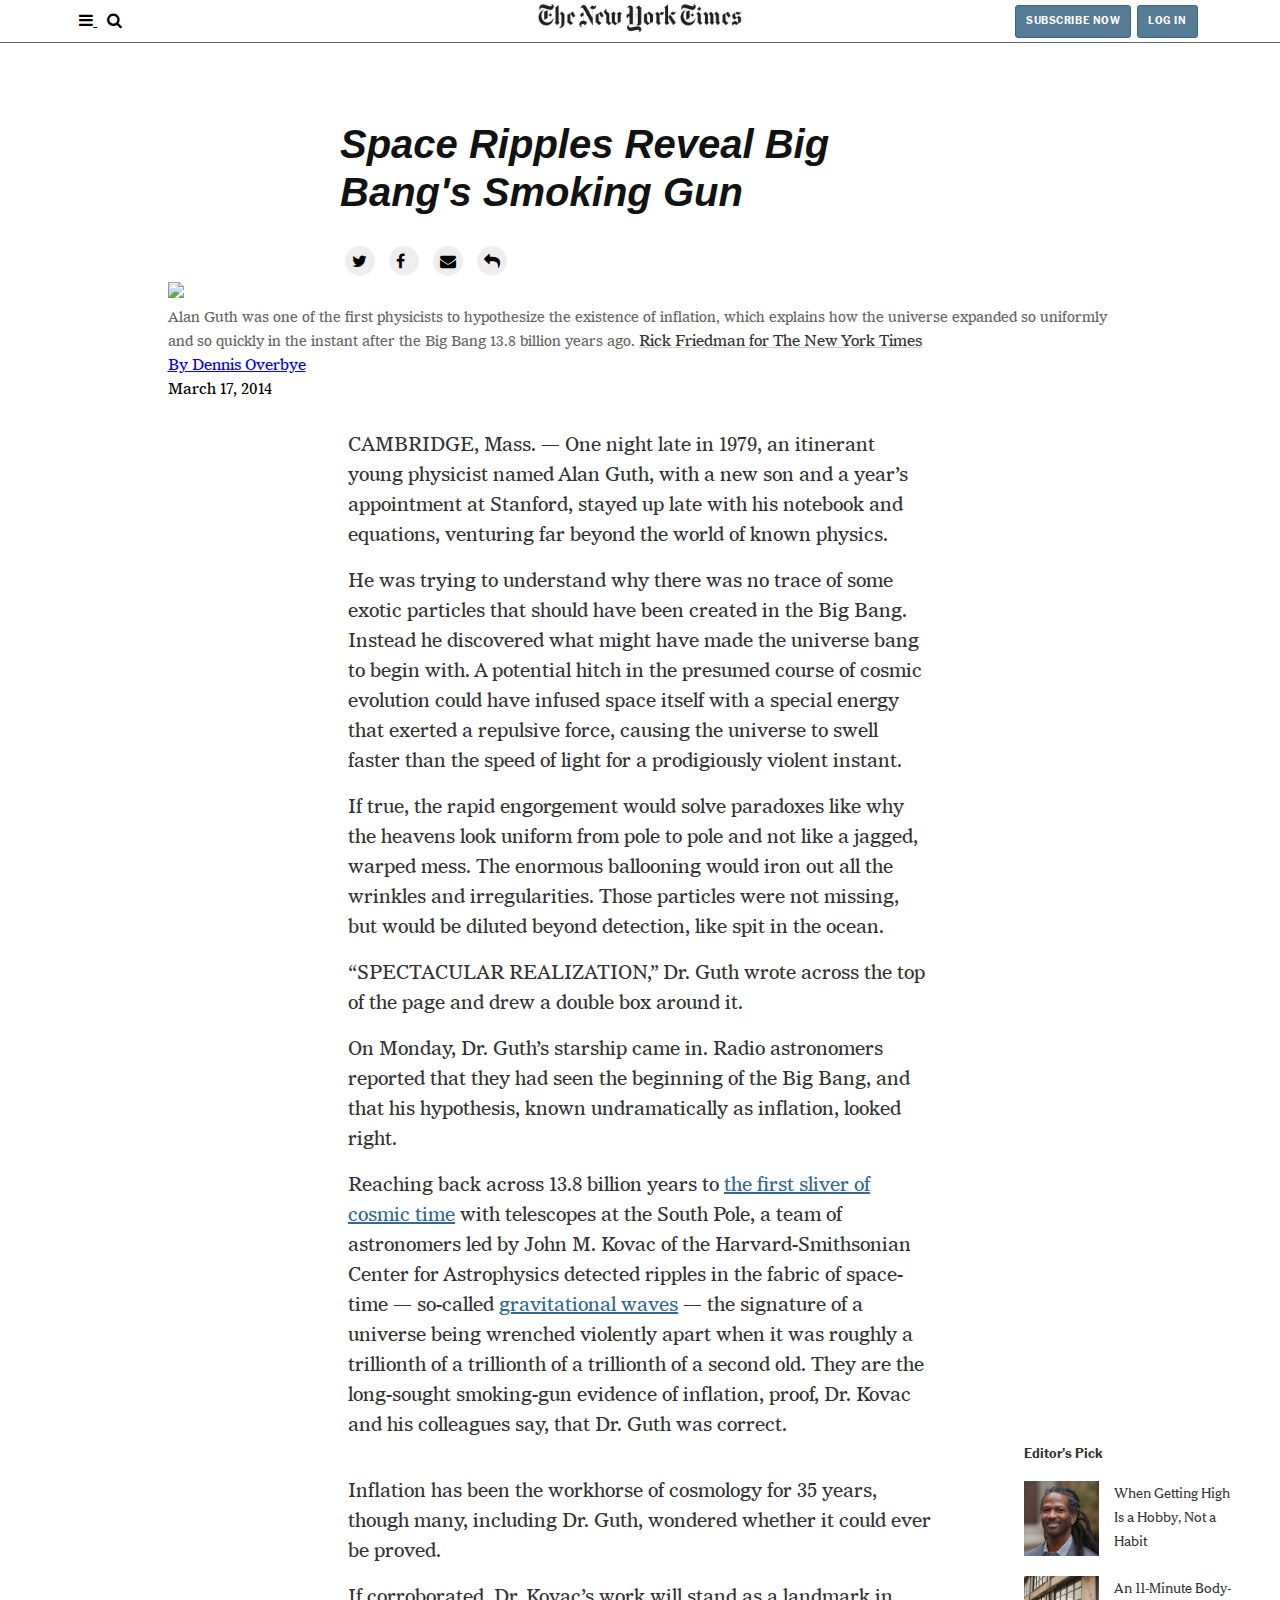
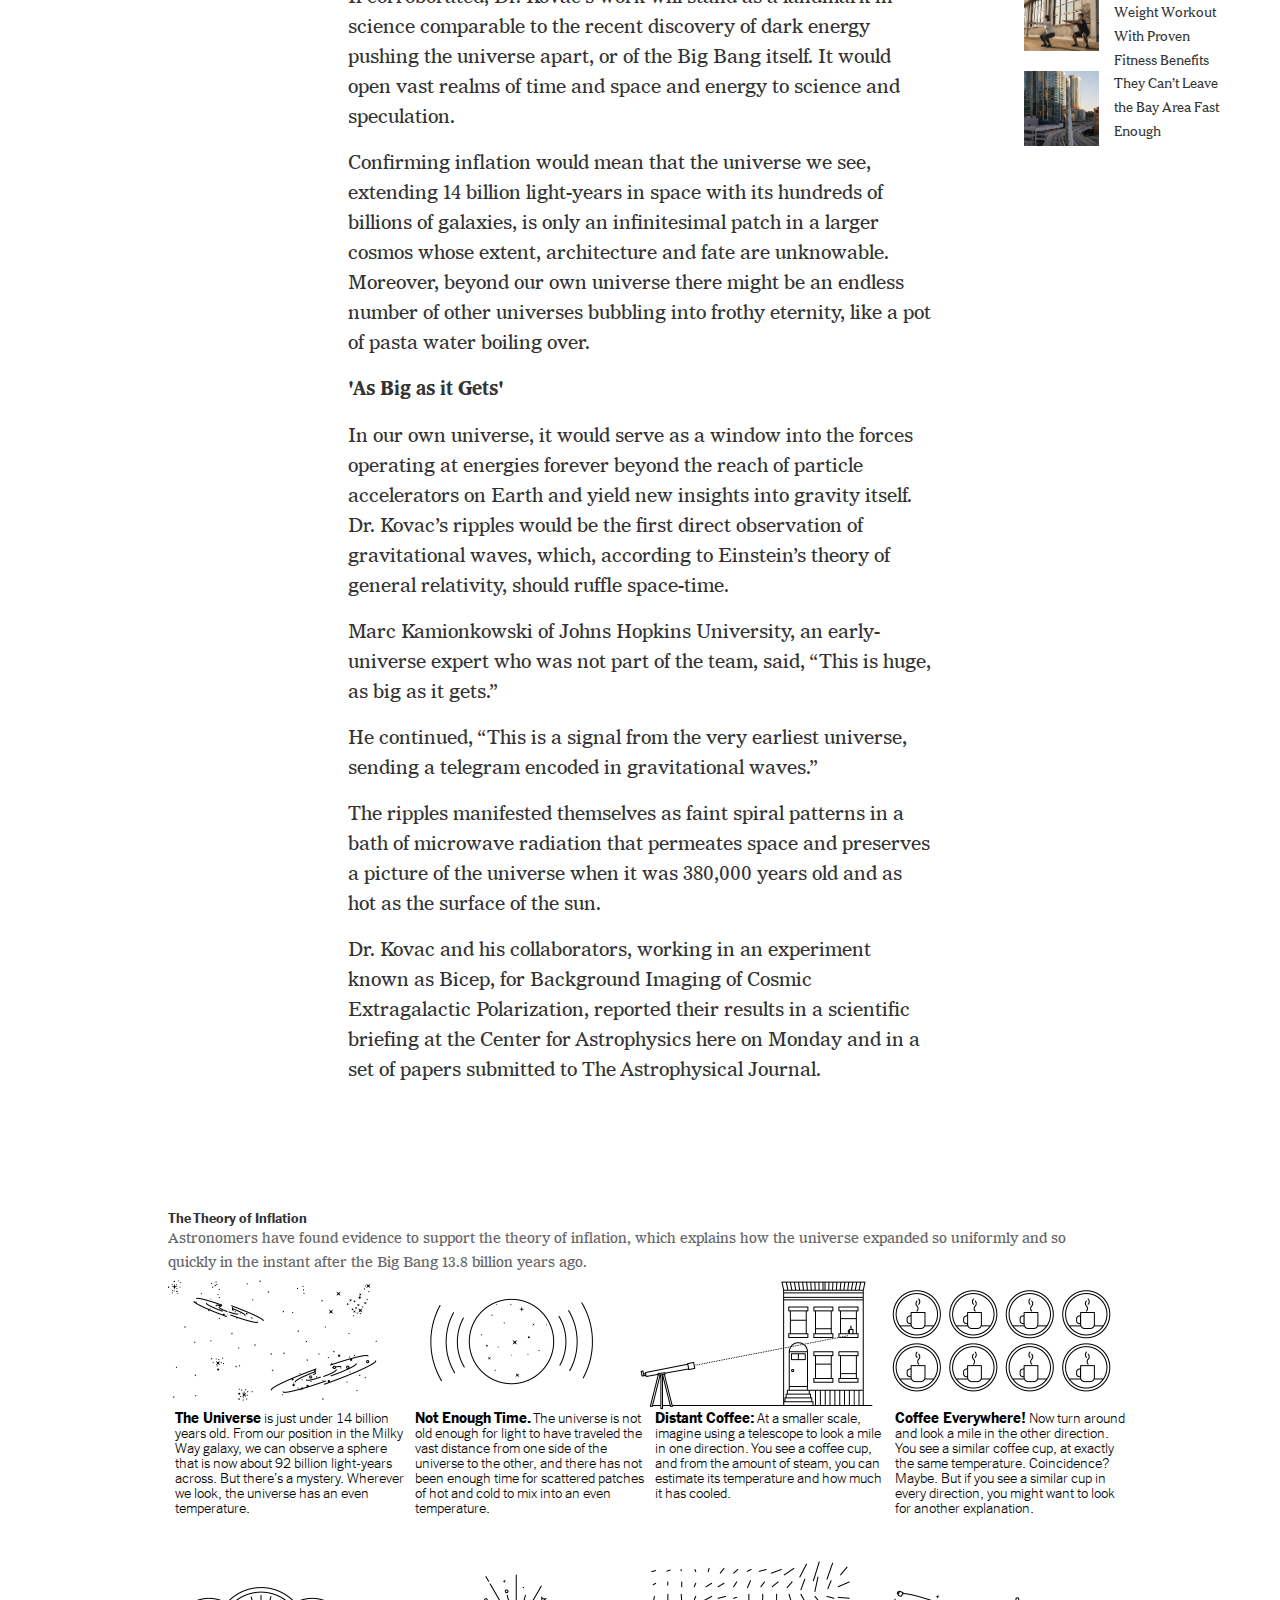
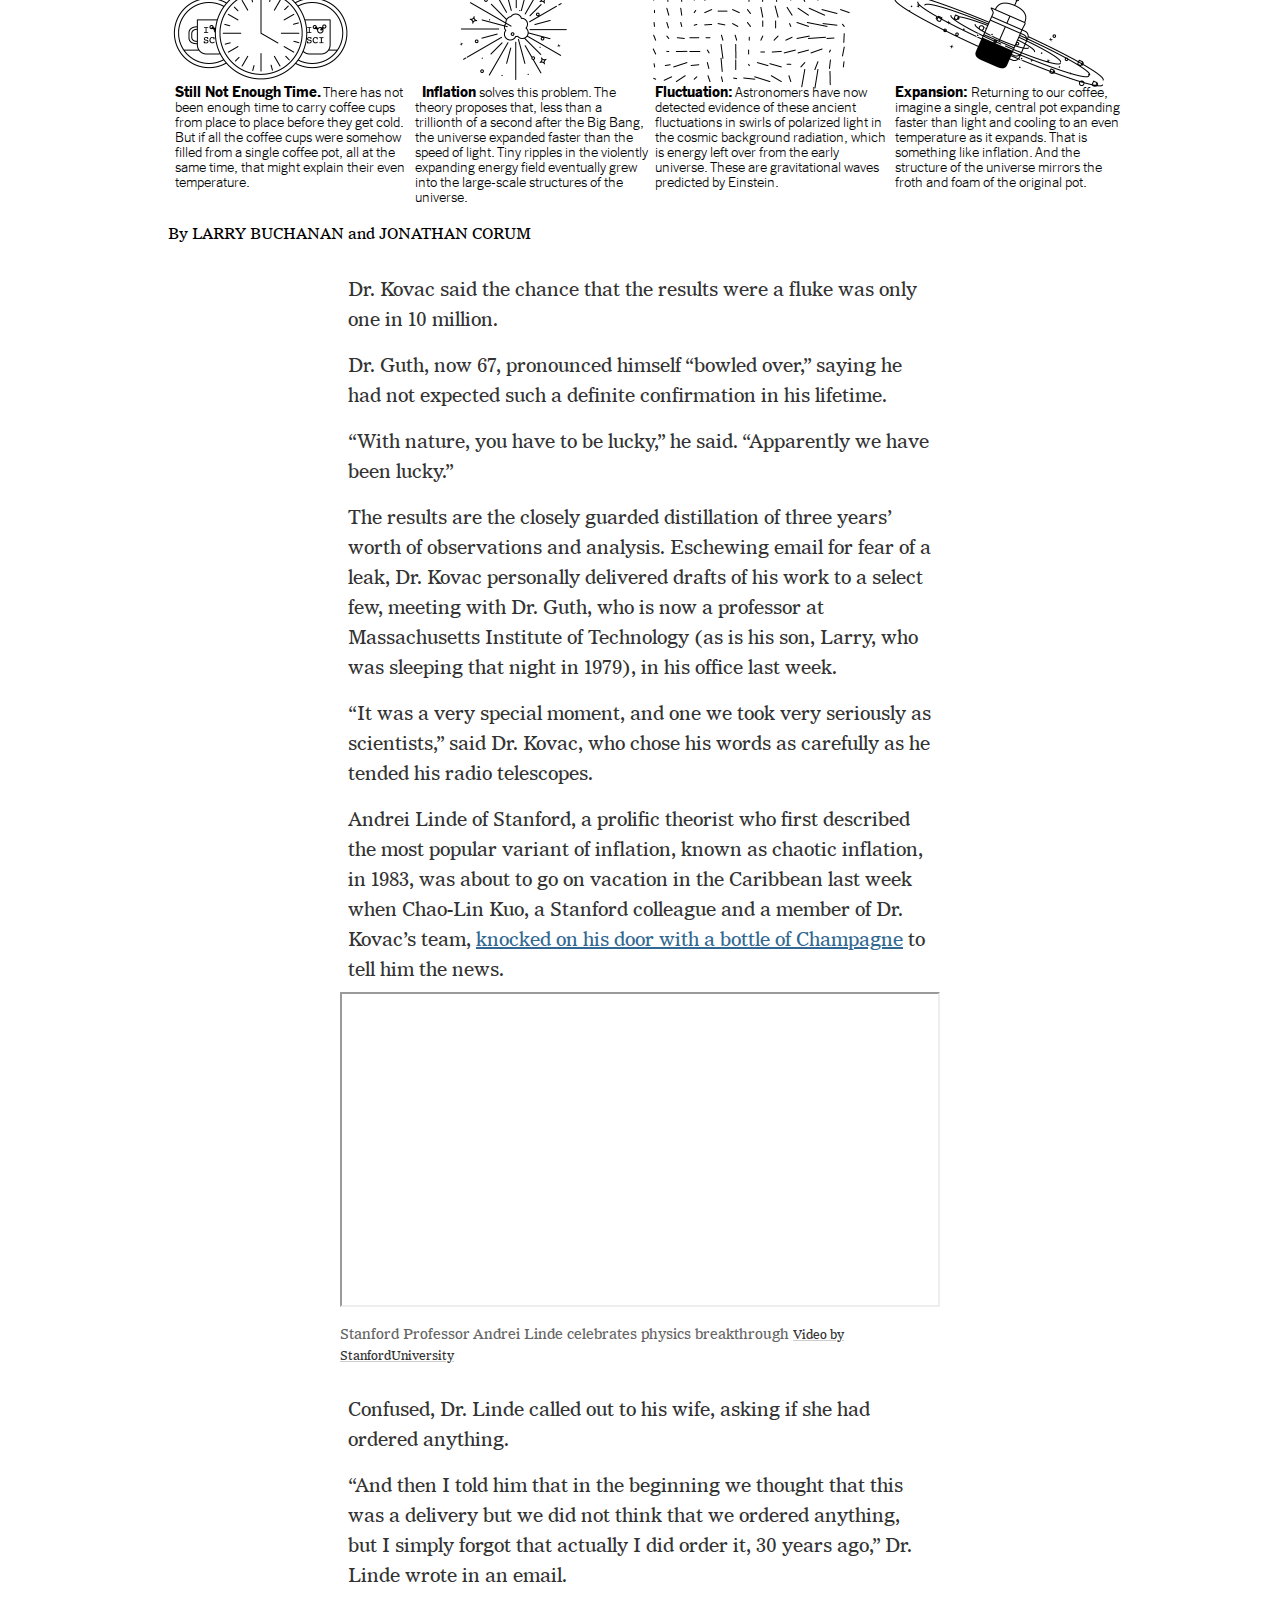
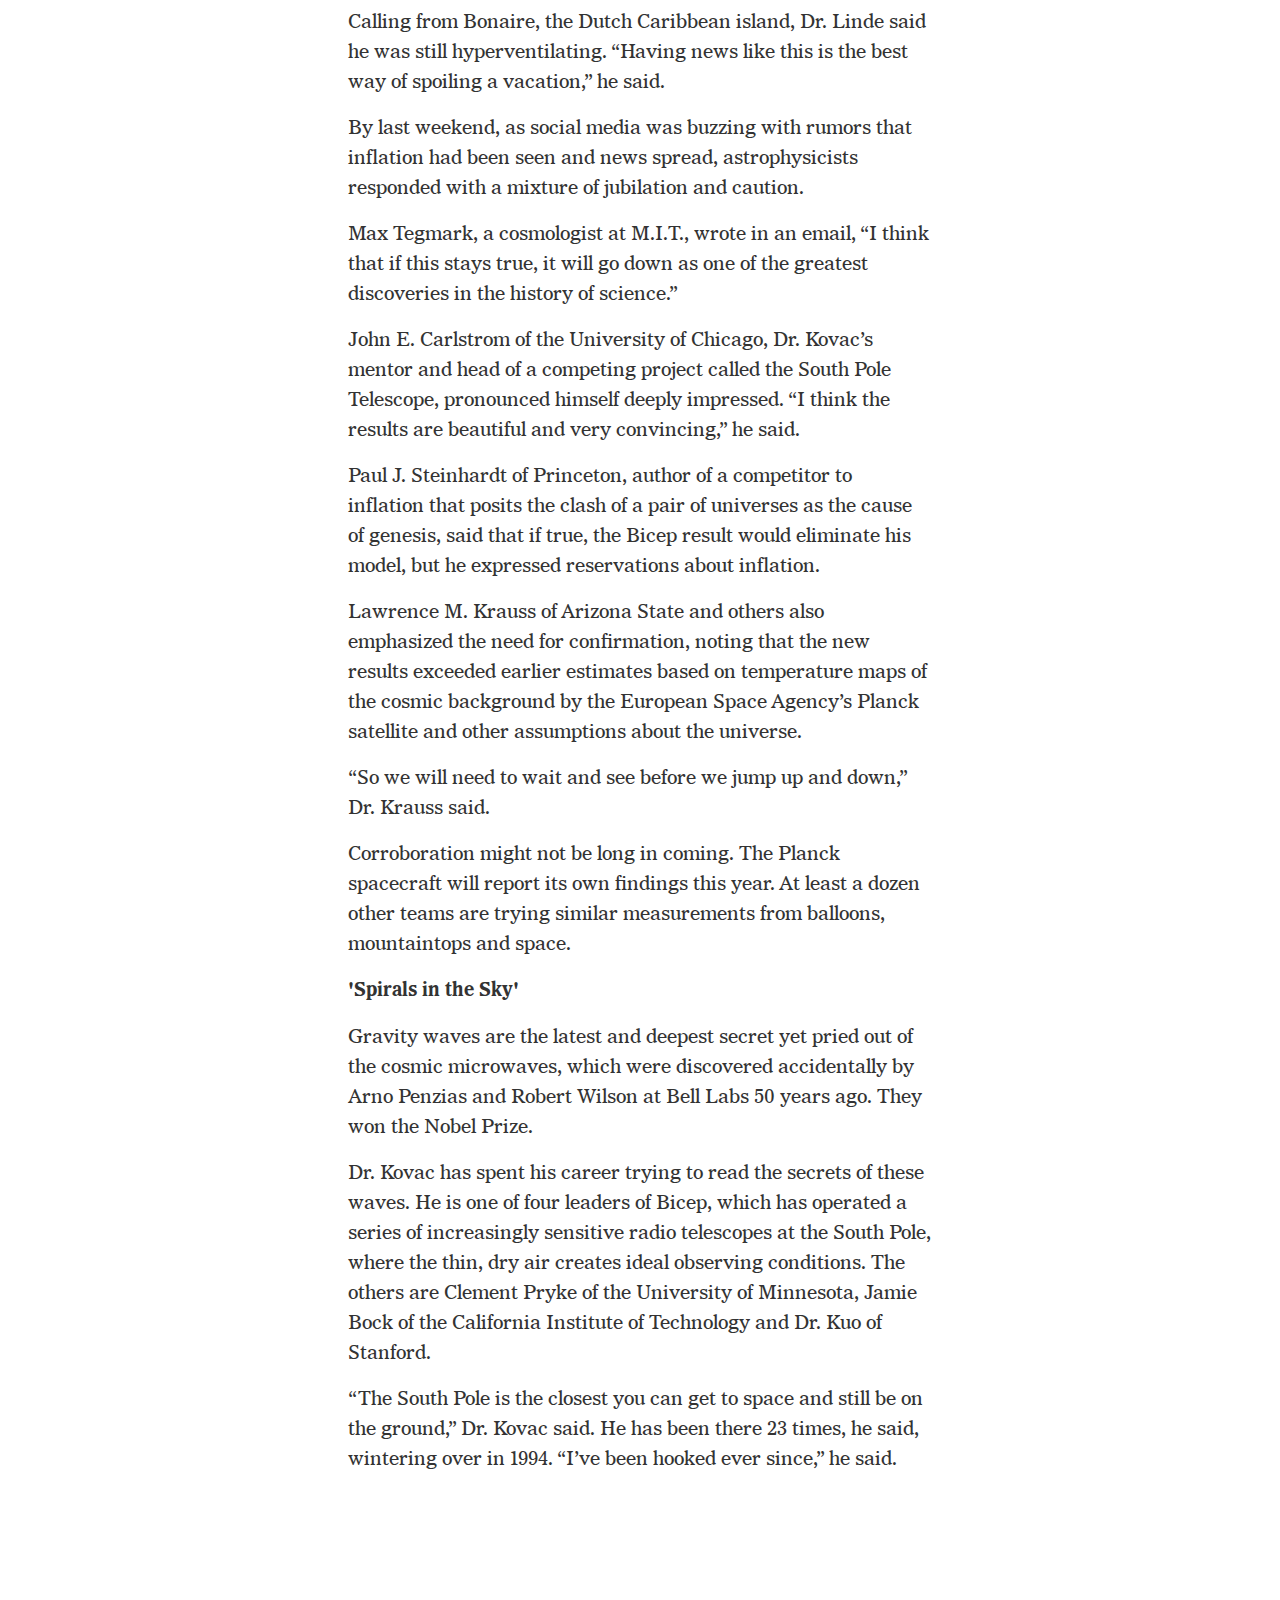
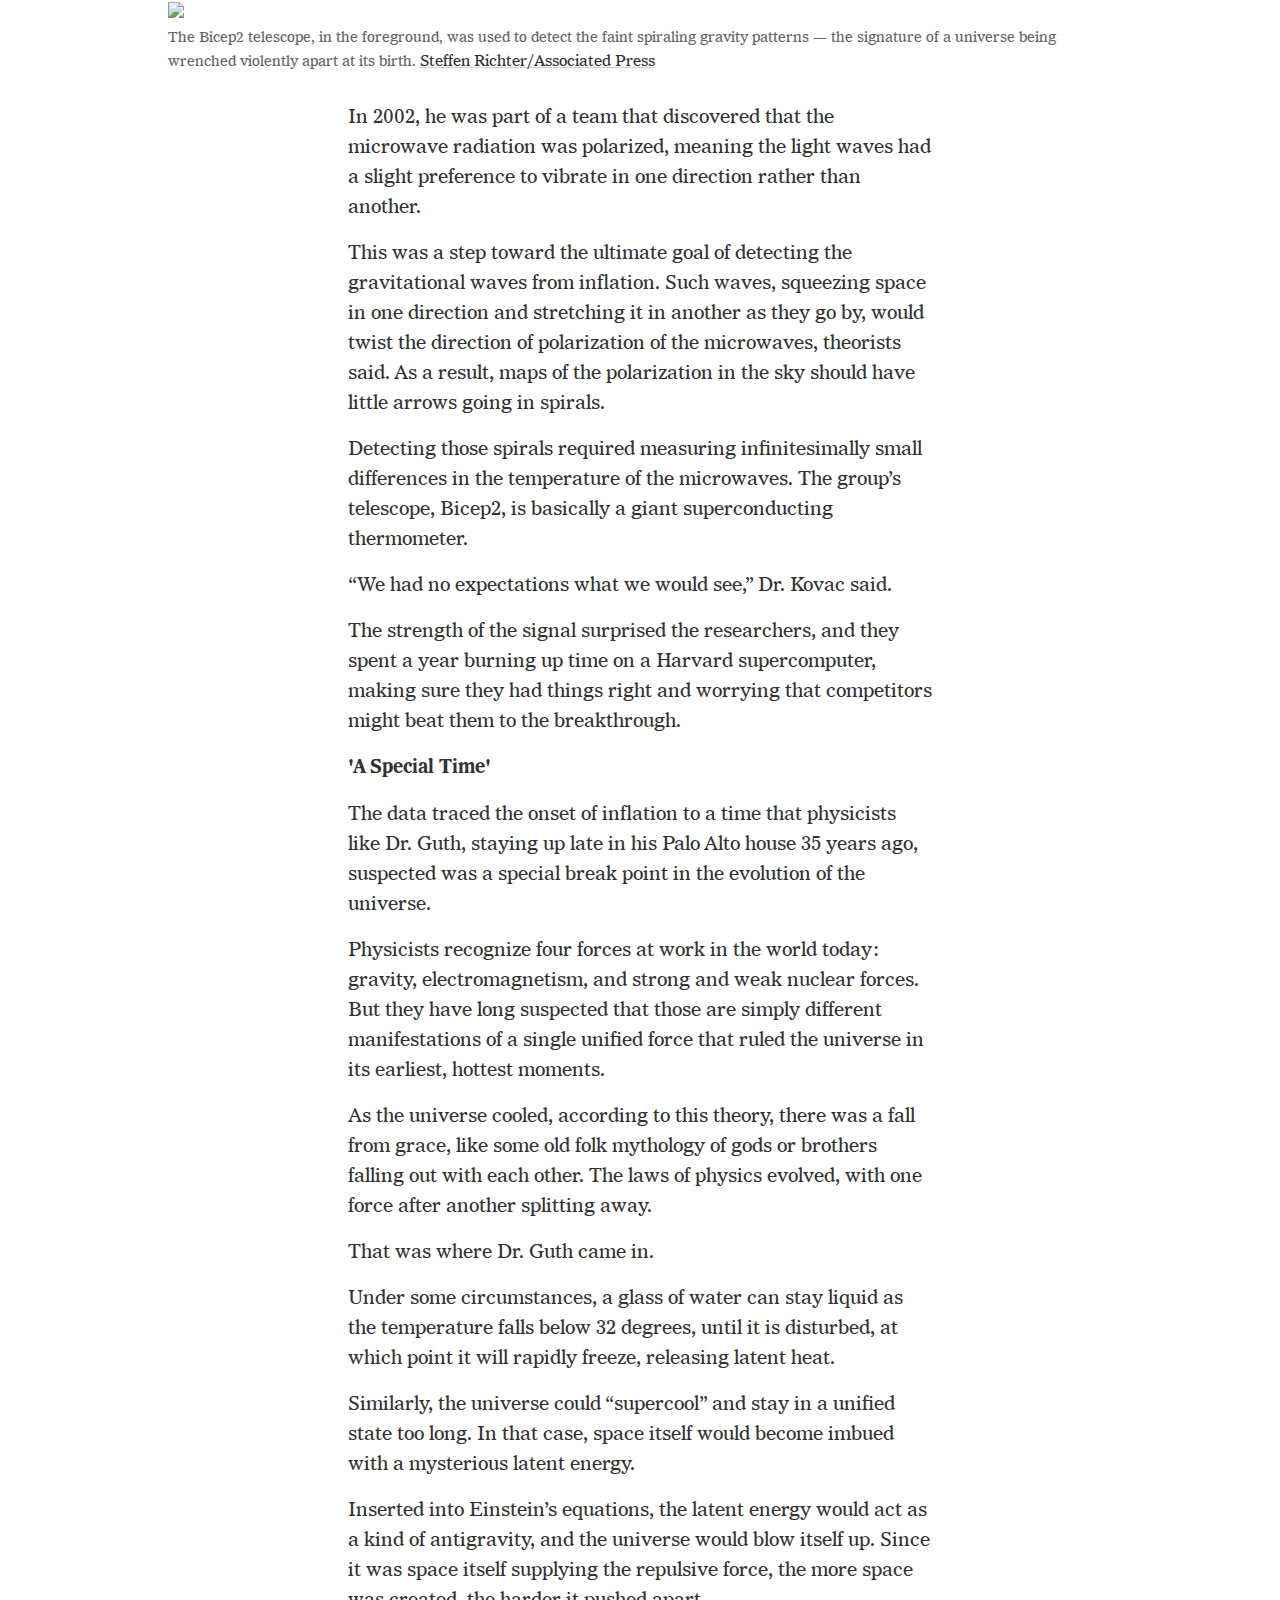
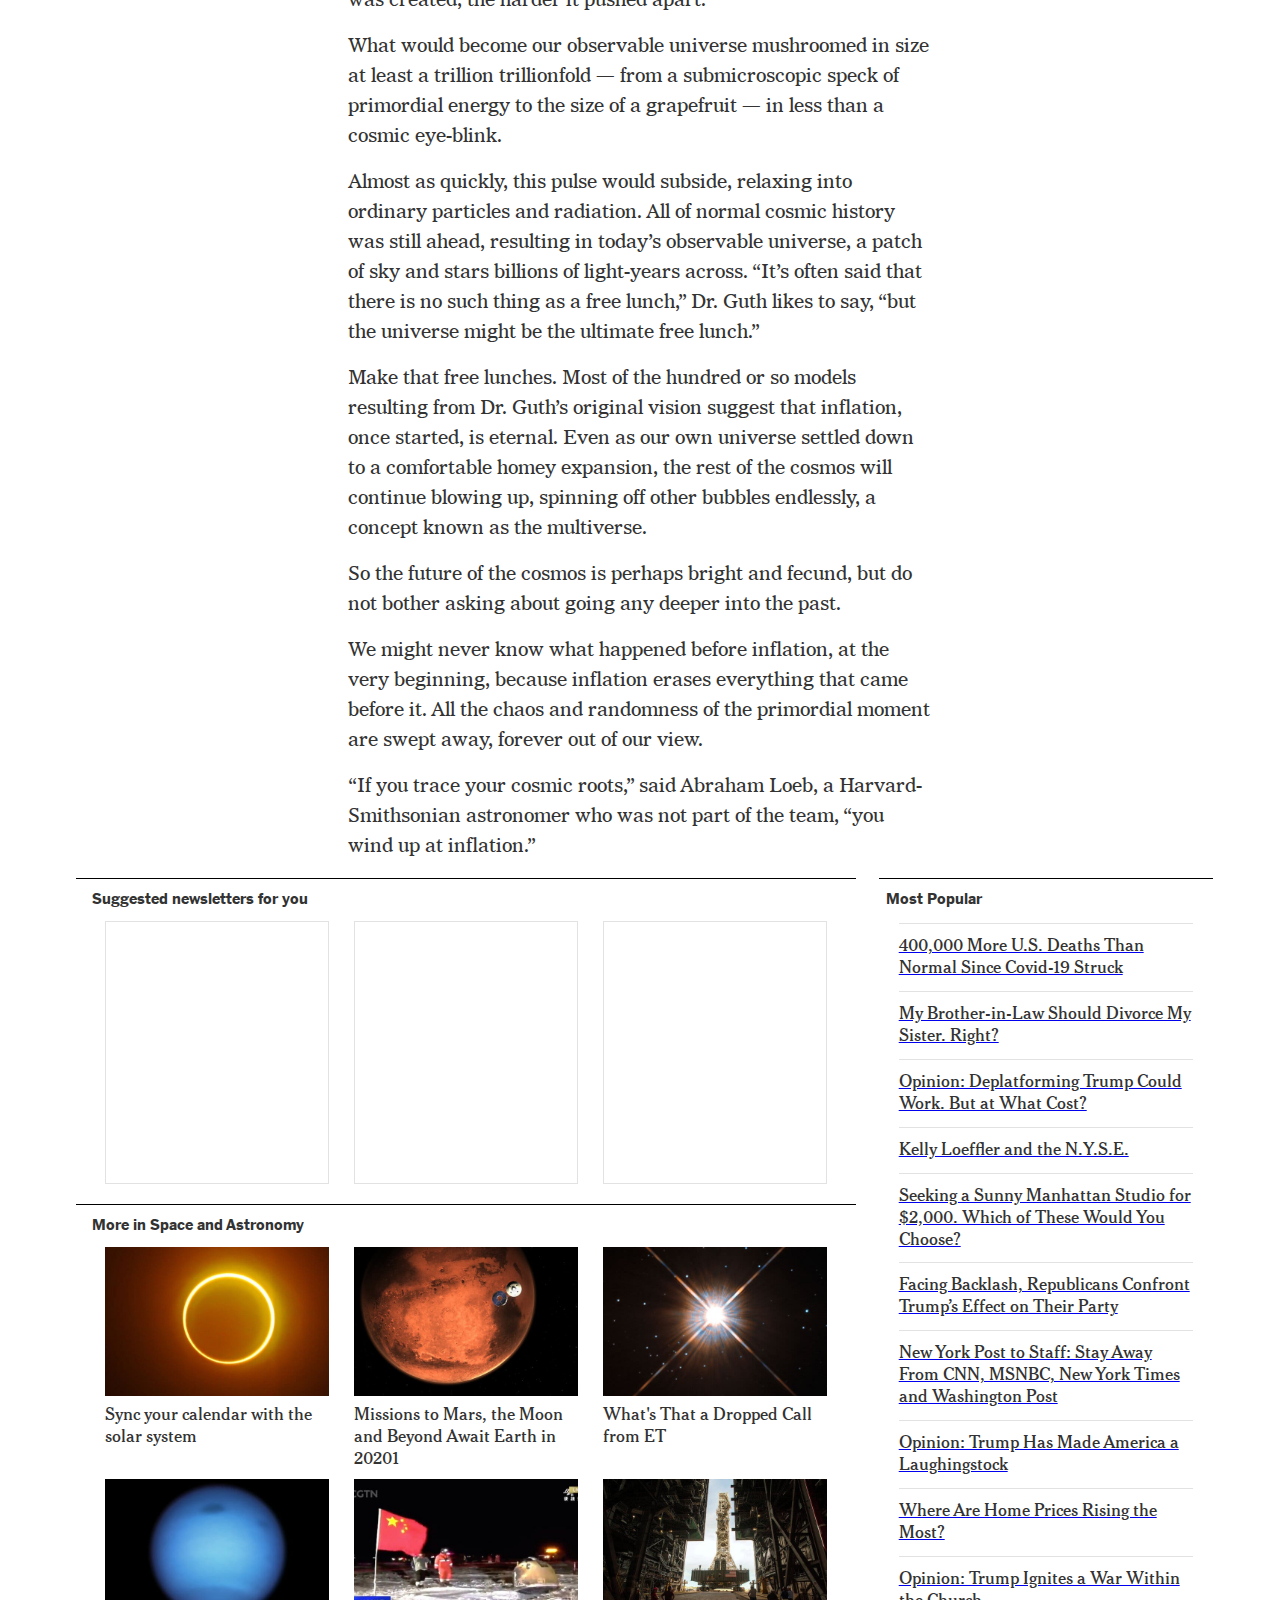
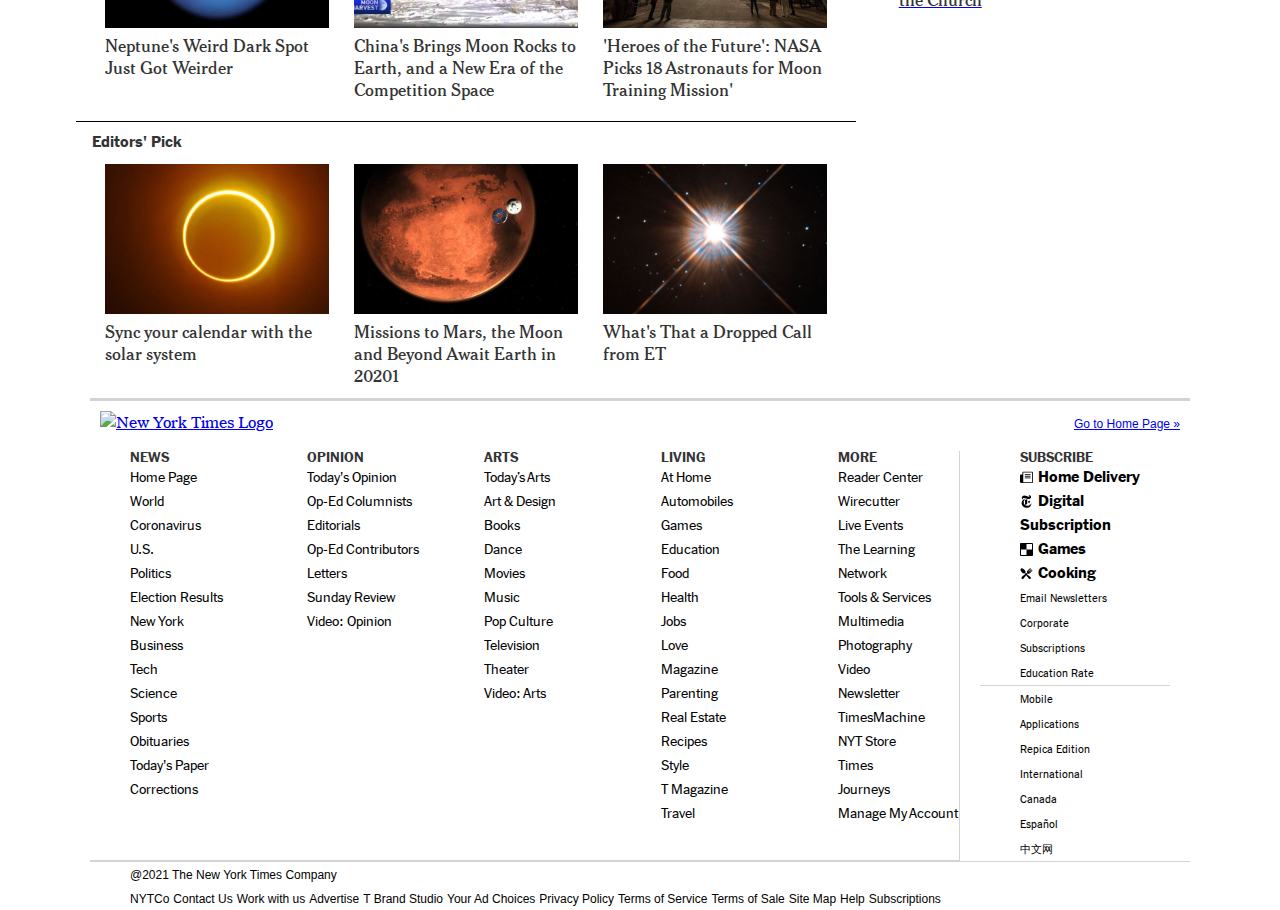
==== commit b2bcb463: "Fixed h4 tags in most popular articles" ====
--- a/index.html
+++ b/index.html
@@ -387,10 +387,10 @@
             <a href="#"><h4>400,000 More U.S. Deaths Than Normal Since Covid-19 Struck</h4></a>
           </div>
           <div class="most-popular-tittle">
-            <a href="#">My Brother-in-Law Should Divorce My Sister. Right?</h4></a>
-          </div>
-          <div class="most-popular-tittle">
-            <a href="#">Opinion: Deplatforming Trump Could Work. But at What Cost?</h4></a>
+            <a href="#"><h4>My Brother-in-Law Should Divorce My Sister. Right?</h4></a>
+          </div>
+          <div class="most-popular-tittle">
+            <a href="#"><h4>Opinion: Deplatforming Trump Could Work. But at What Cost?</h4></a>
           </div>
           <div class="most-popular-tittle">
             <a href="#"><h4>Kelly Loeffler and the N.Y.S.E.</h4></a>
@@ -405,13 +405,13 @@
             <a href="#"><h4>New York Post to Staff: Stay Away From CNN, MSNBC, New York Times and Washington Post</h4></a>
           </div>
           <div class="most-popular-tittle">
-            <a href="#">pinion: Trump Has Made America a Laughingstock</h4></a>
+            <a href="#"><h4>Opinion: Trump Has Made America a Laughingstock</h4></a>
           </div>
           <div class="most-popular-tittle">
             <a href="#"><h4>Where Are Home Prices Rising the Most?</h4></a>
           </div>
           <div class="most-popular-tittle">
-            <a href="#">Opinion: Trump Ignites a War Within the Church</h4></a>
+            <a href="#"><h4>Opinion: Trump Ignites a War Within the Church</h4></a>
           </div>
         </div>
       </div>
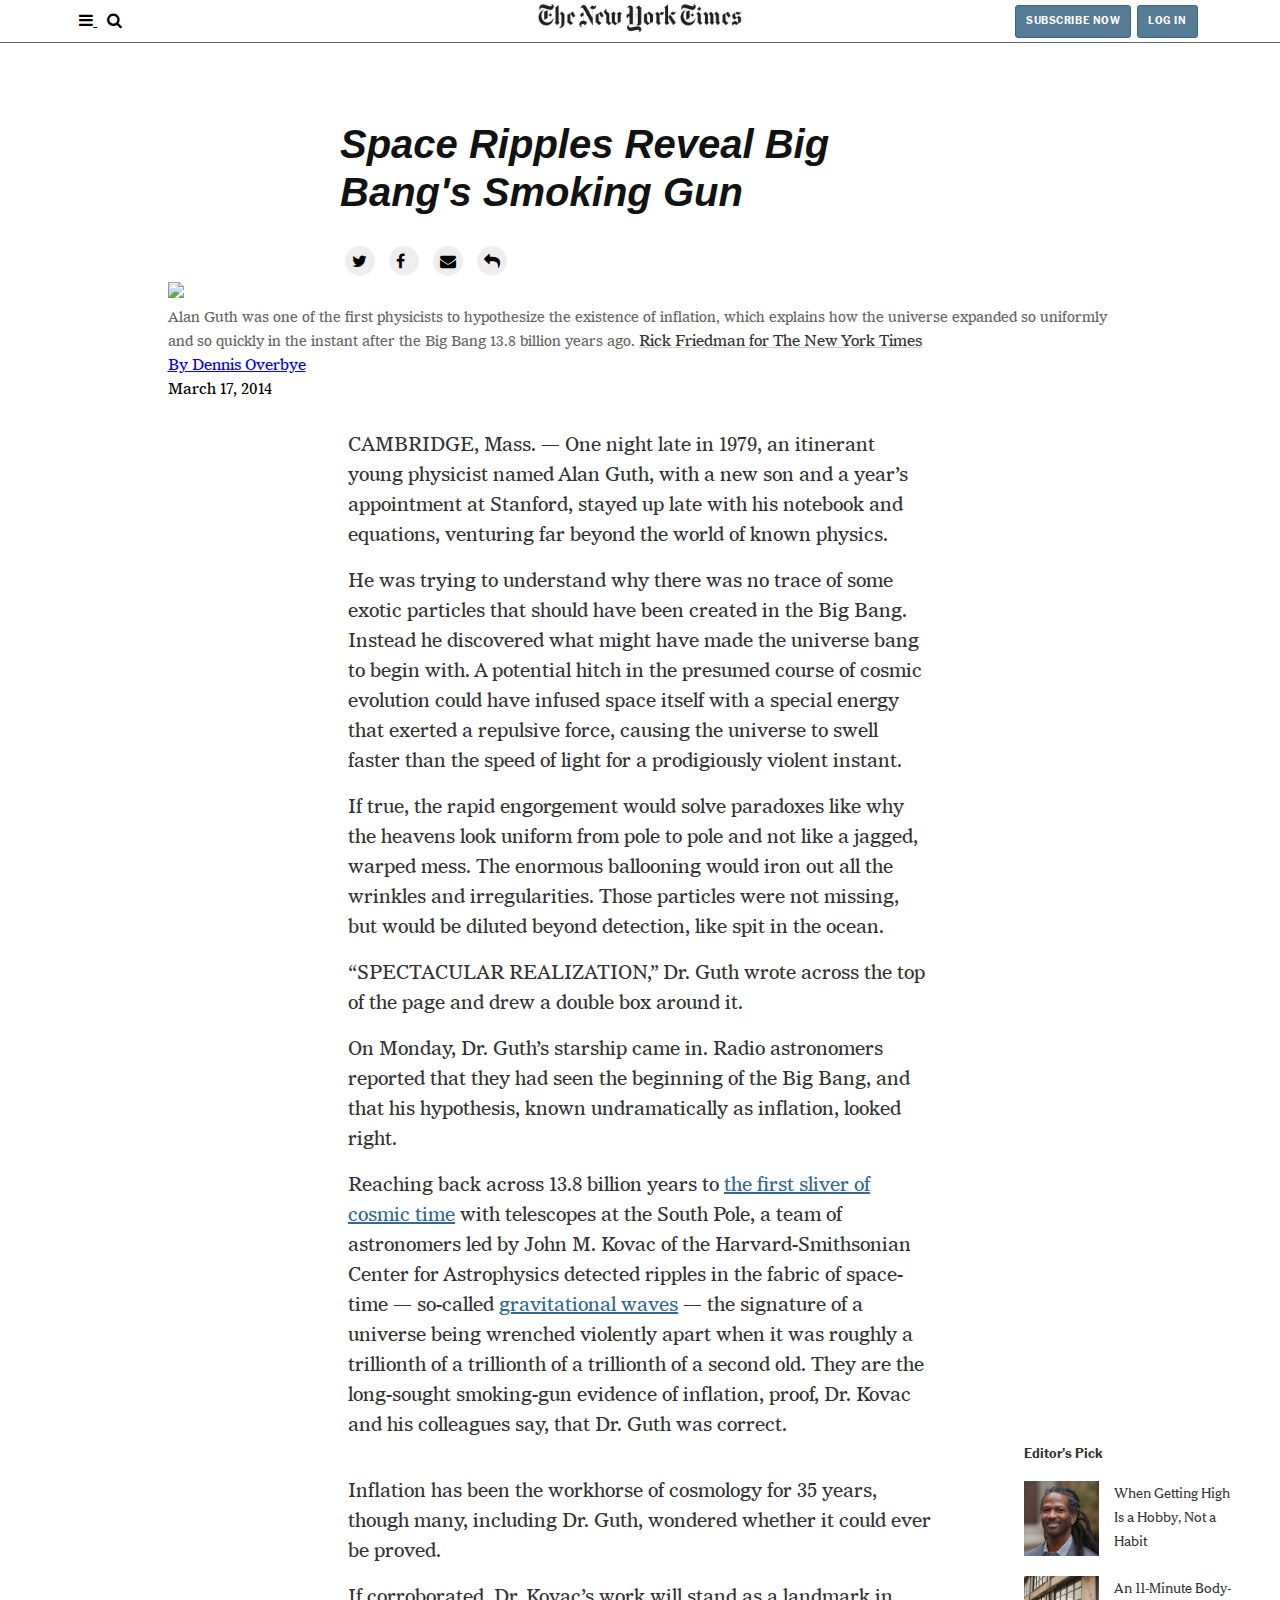
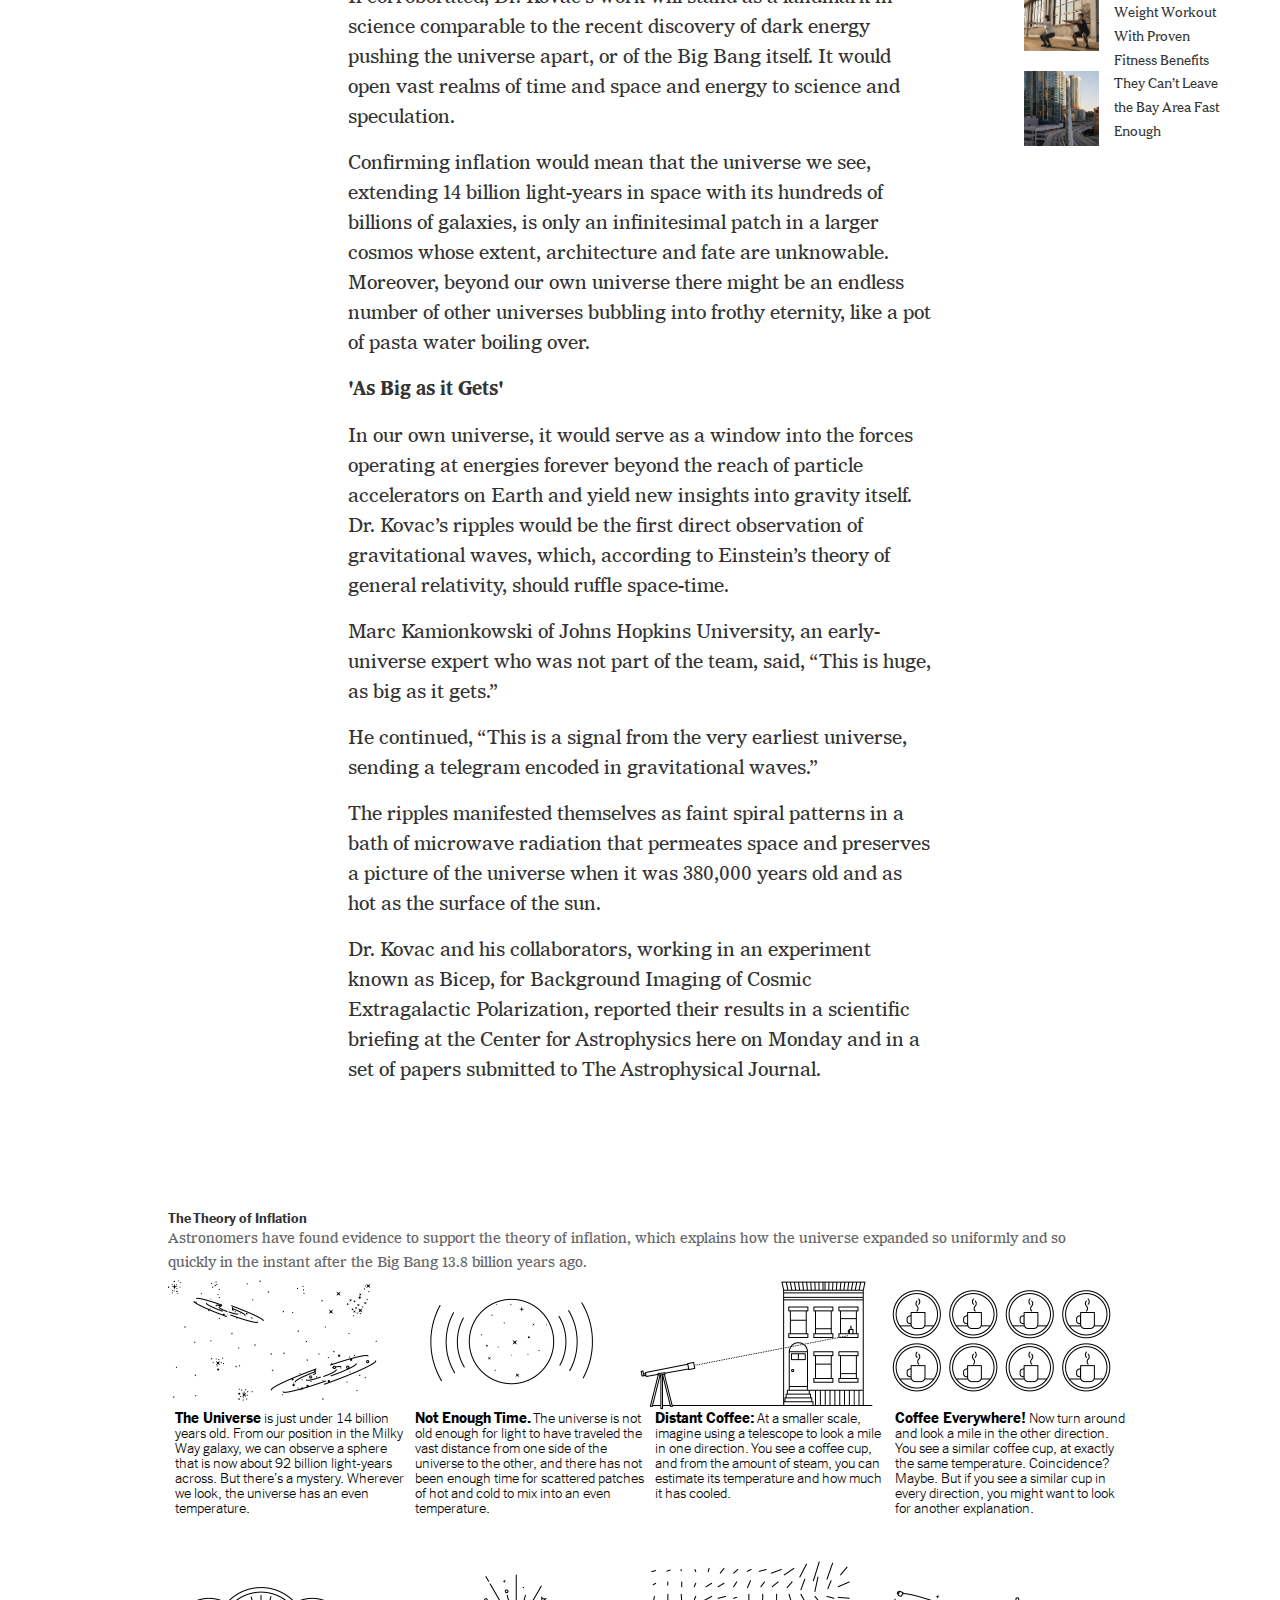
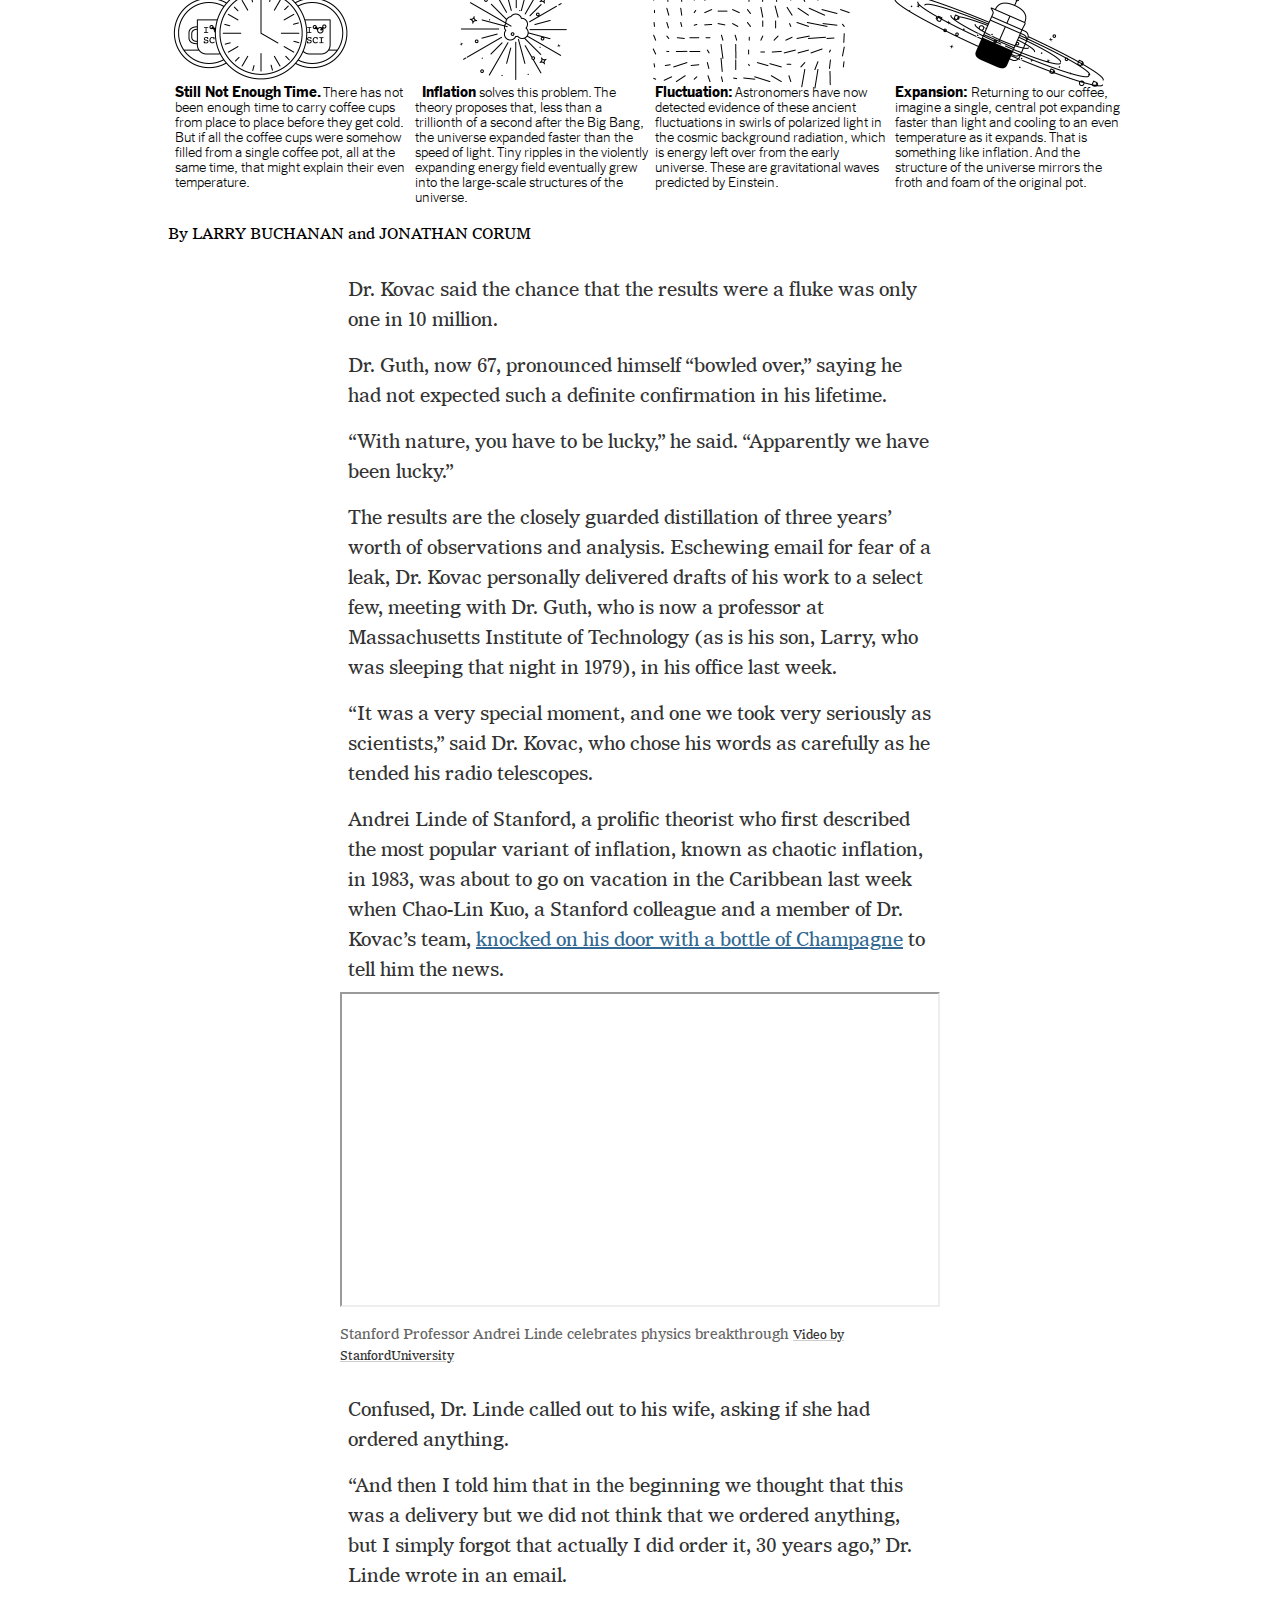
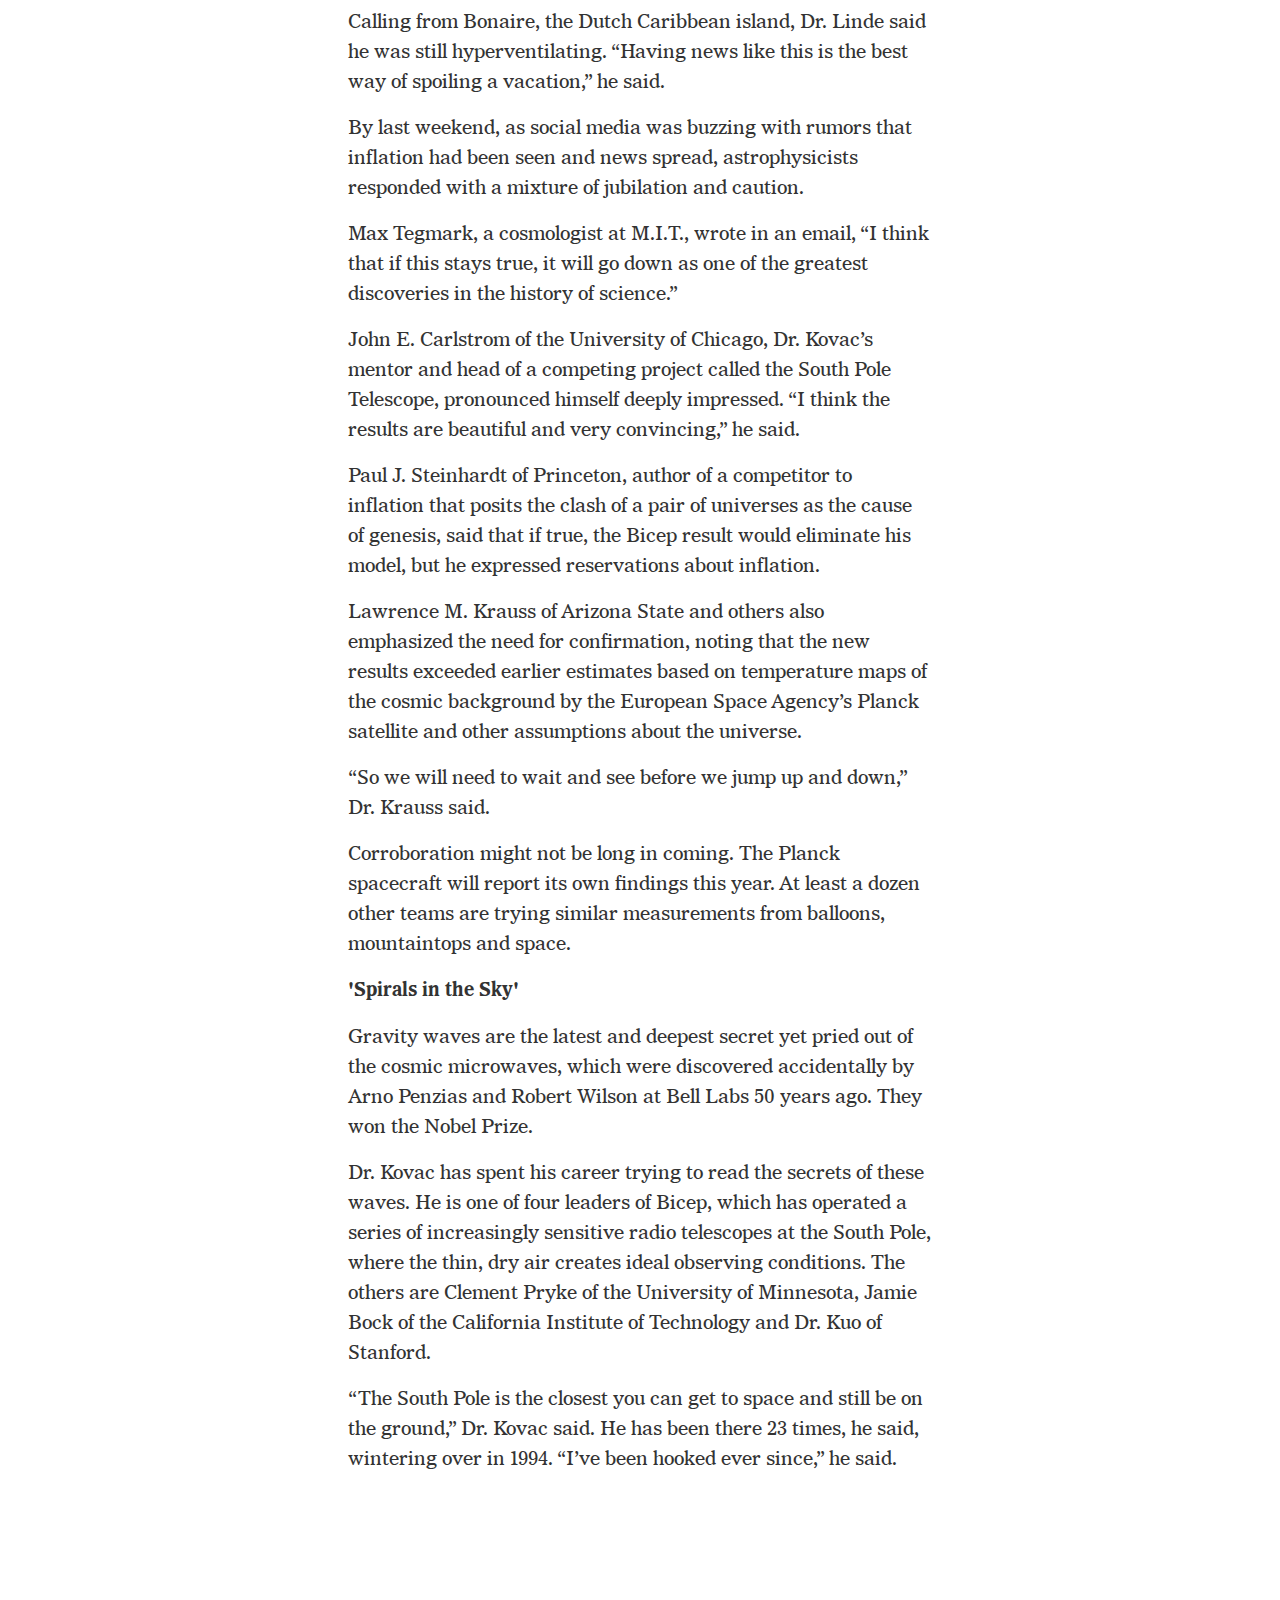
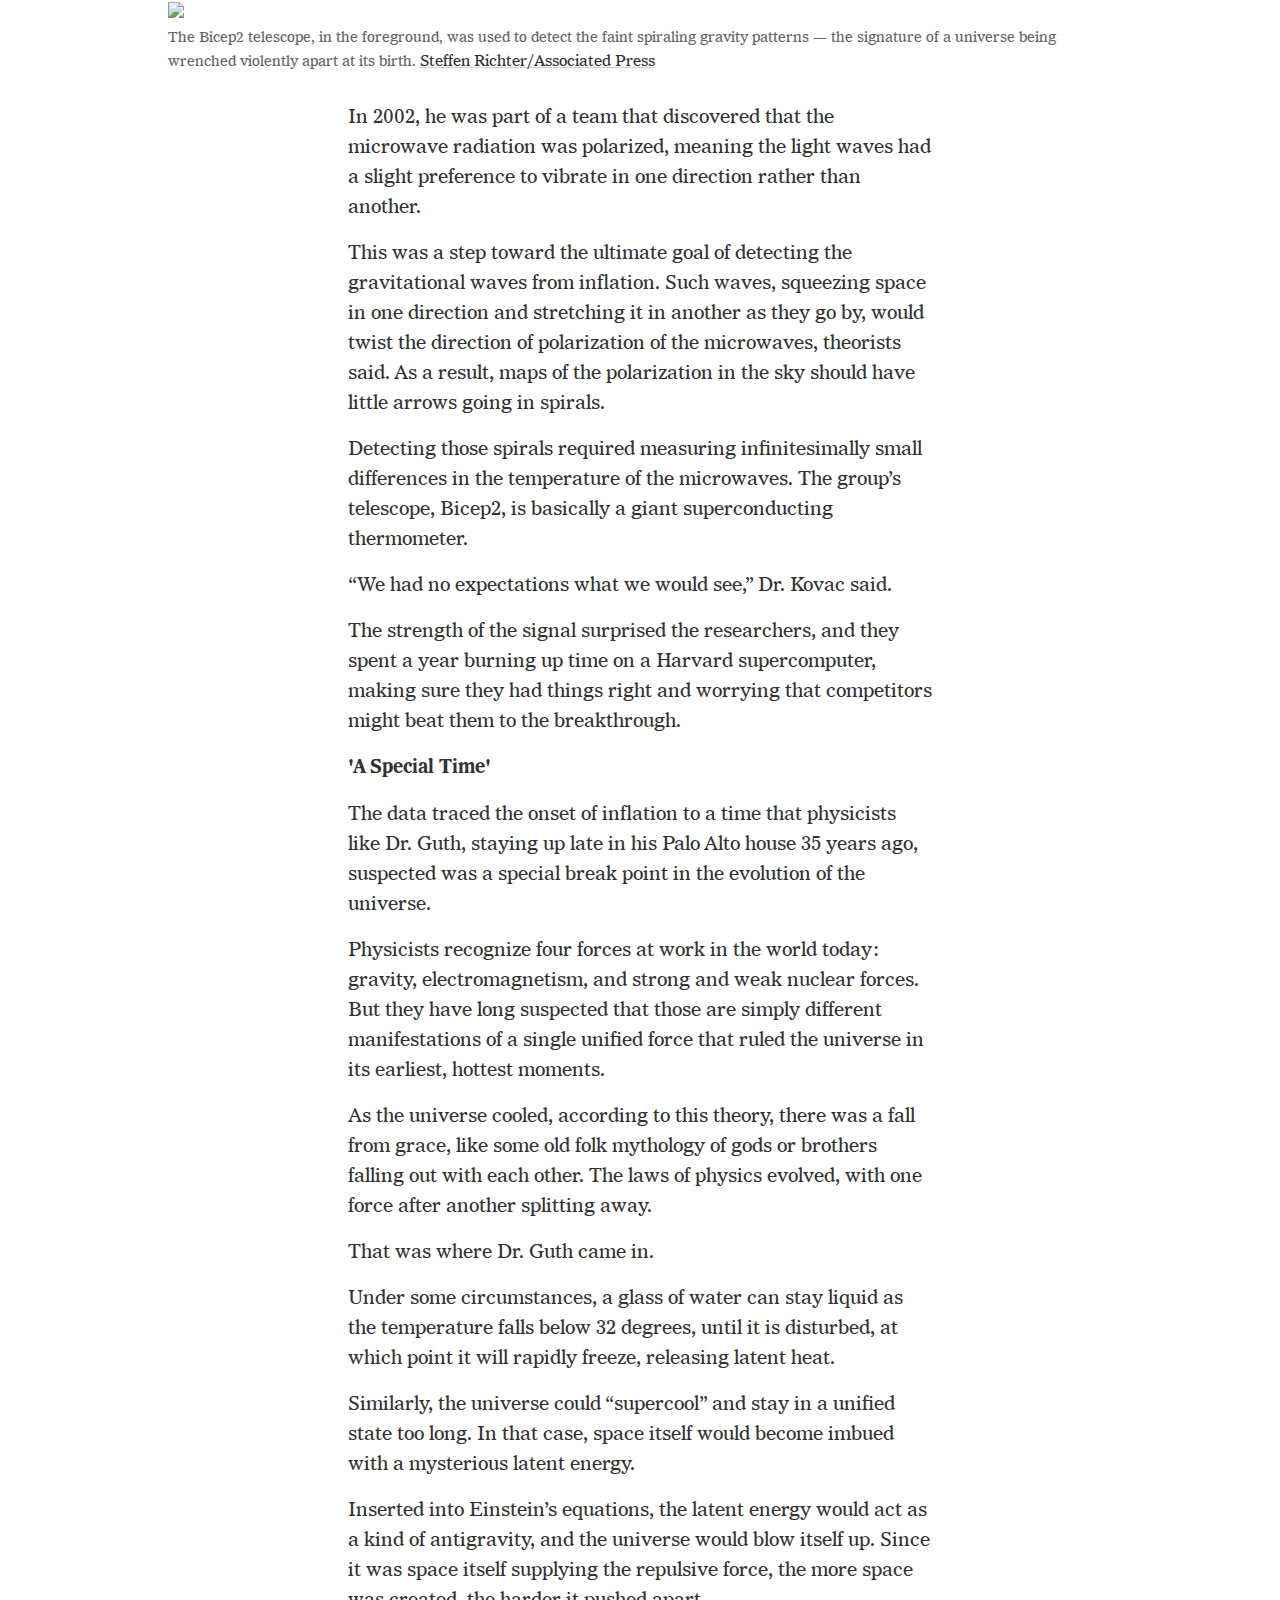
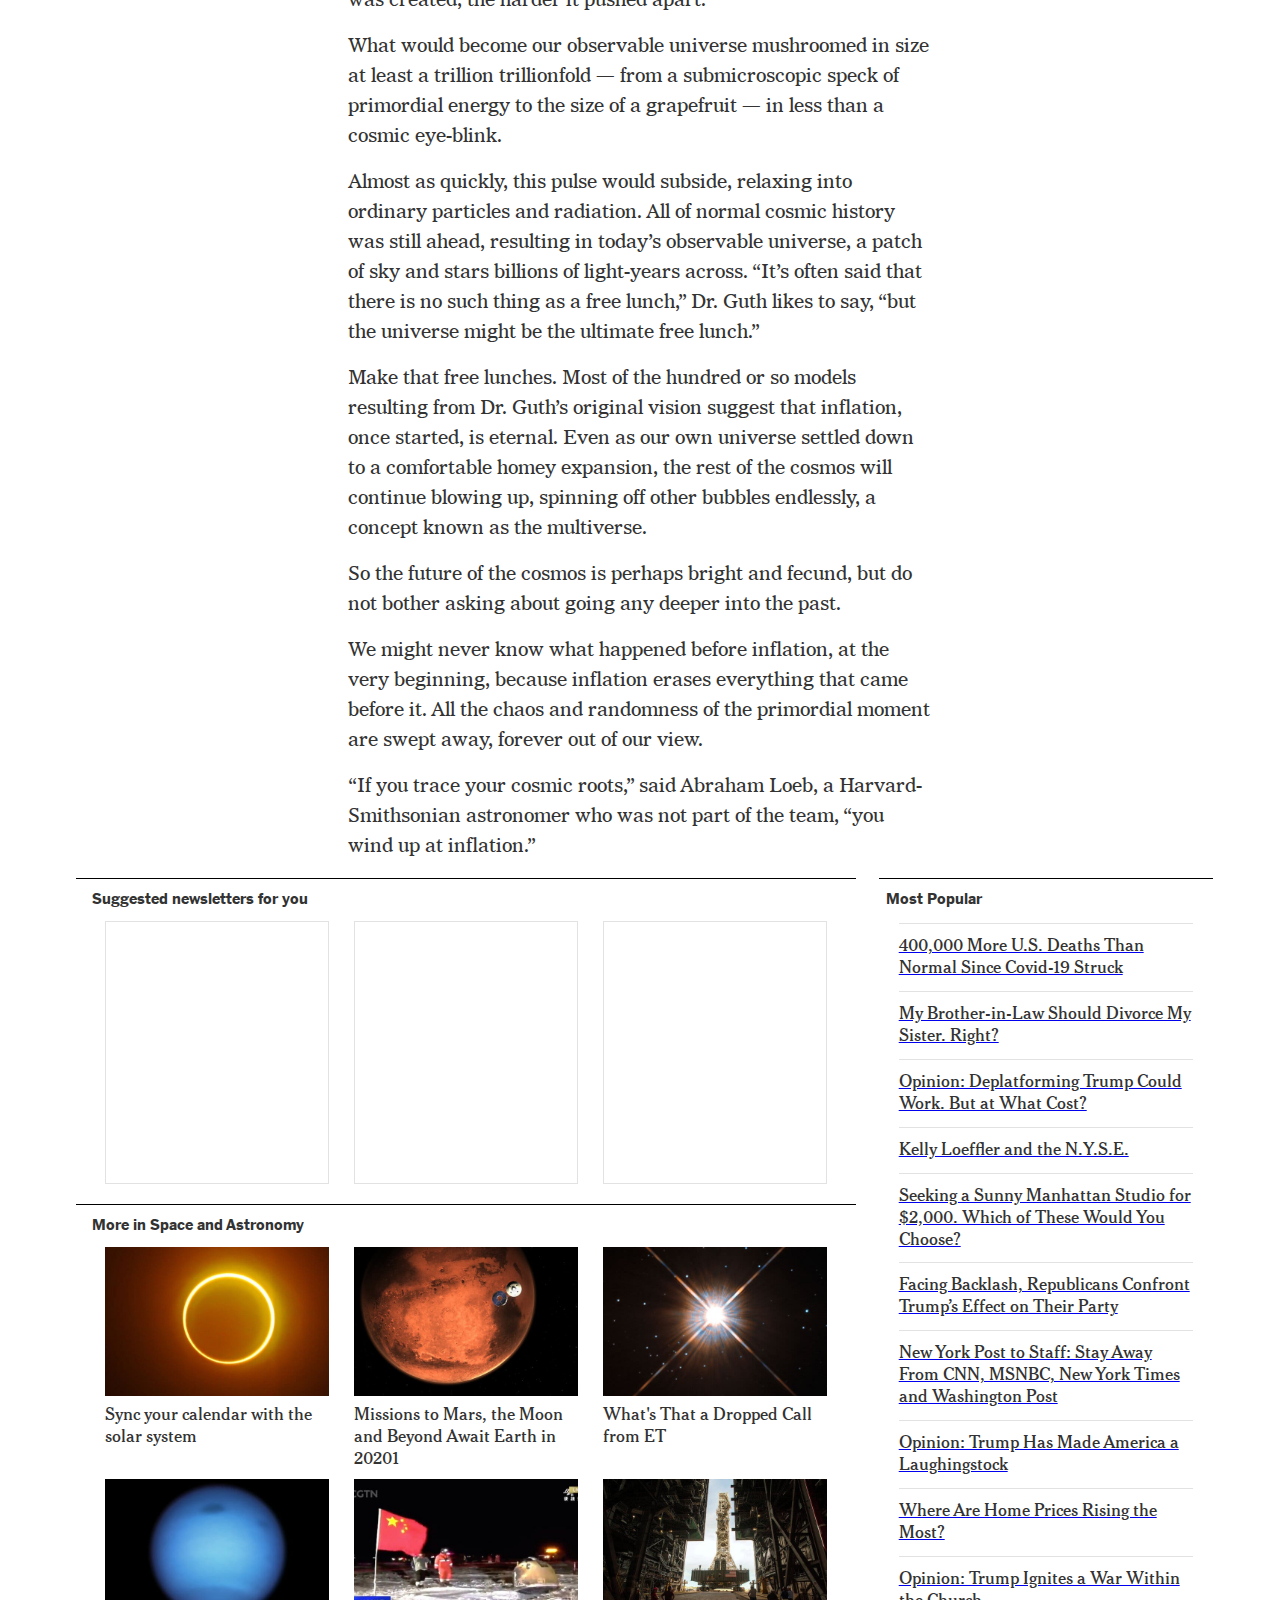
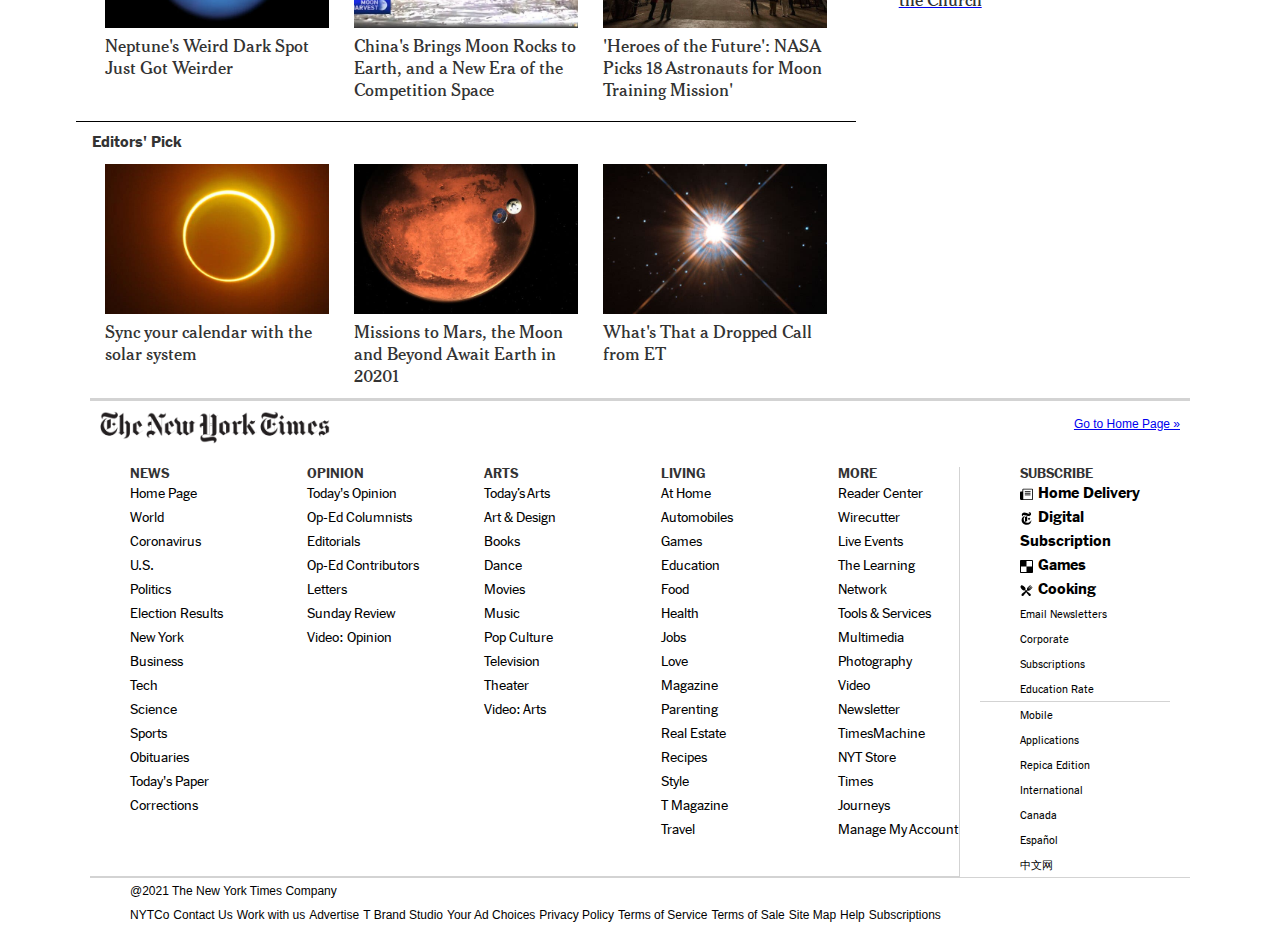
==== commit 431c9aa4: "Fixed image in footer section" ====
--- a/index.html
+++ b/index.html
@@ -420,7 +420,7 @@
   <nav class="footerNav">
     <div class="footerNavContent">
       <header class="footerNavHeader">
-        <a href="https://www.nytimes.com/"><img src="https://assets.stickpng.com/images/592fe3133919fe0ee3614d93.png"
+        <a href="https://www.nytimes.com/"><img src="images/nyt_logo.png"
             class="footerNavLogo" alt="New York Times Logo"></a>
         <div class="footerHomepage">
           <a class="homepageLink" href="https://www.nytimes.com/">Go to Home Page »</a>
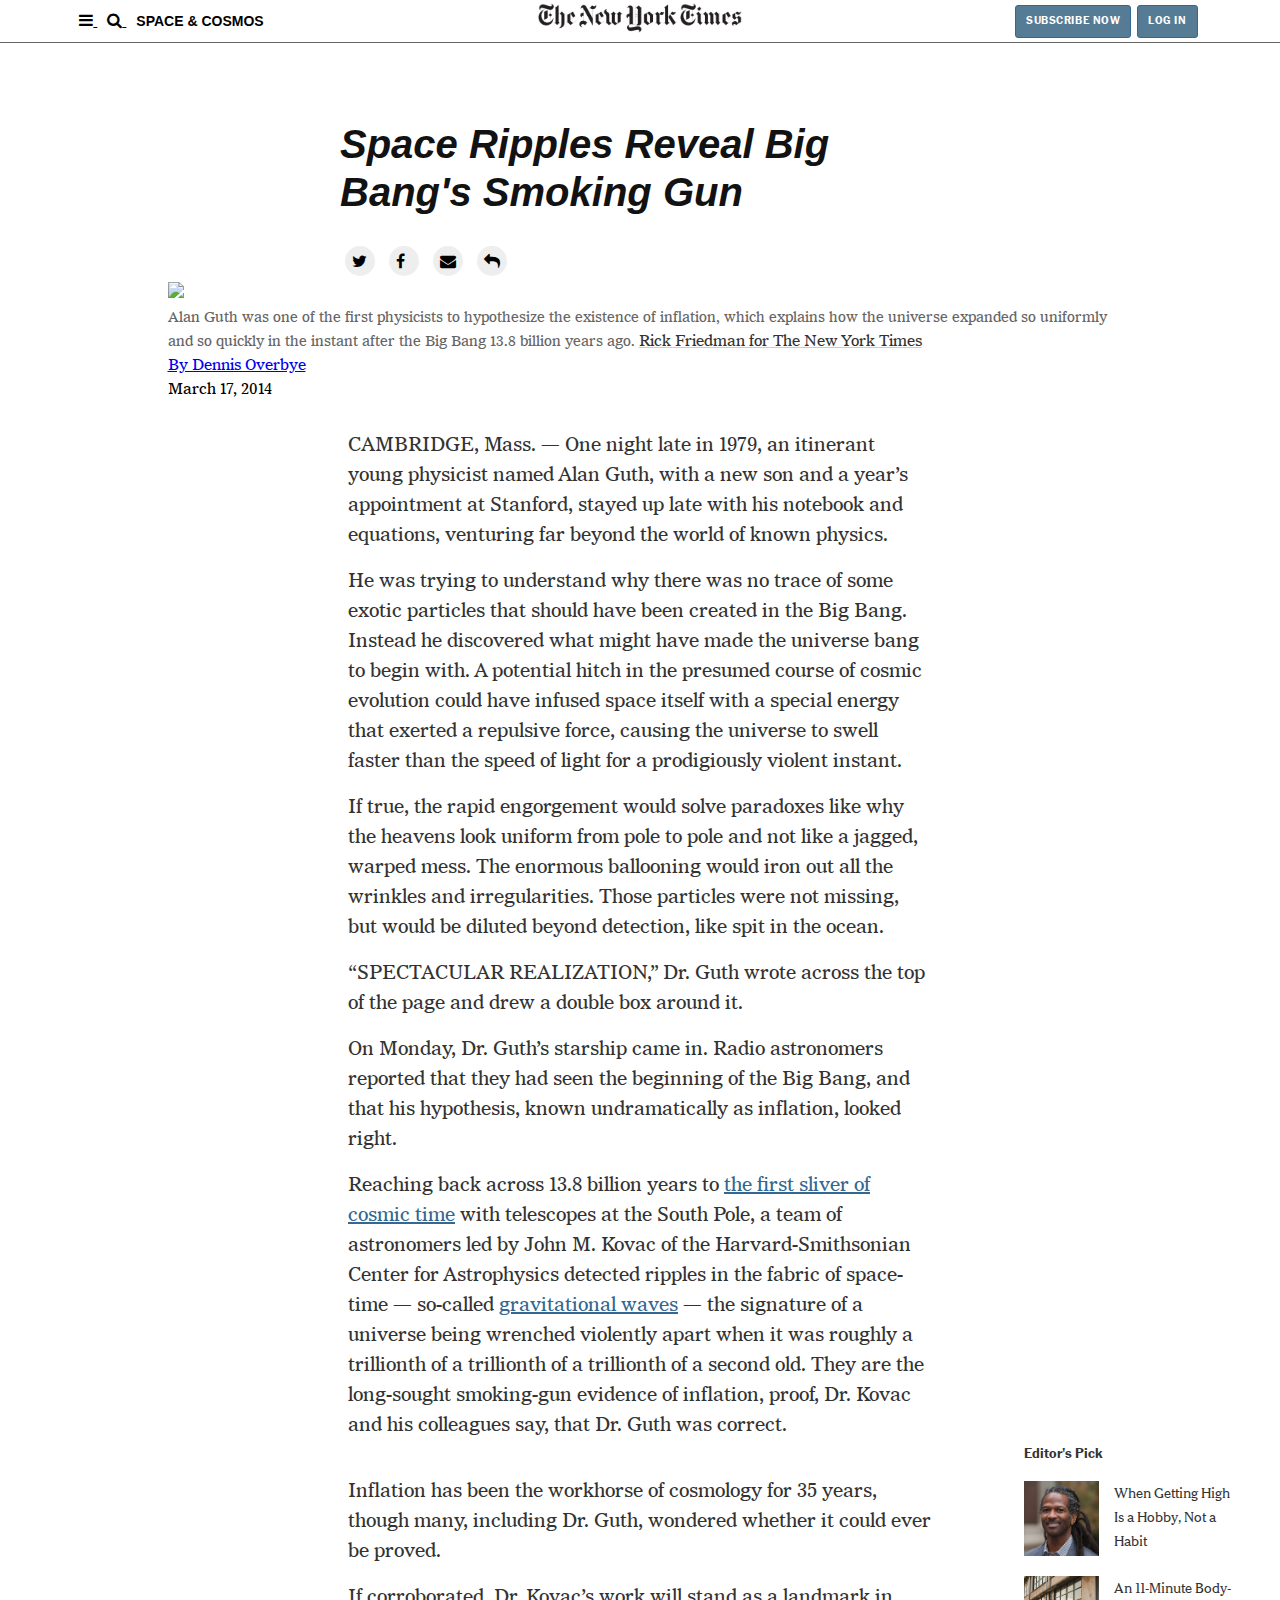
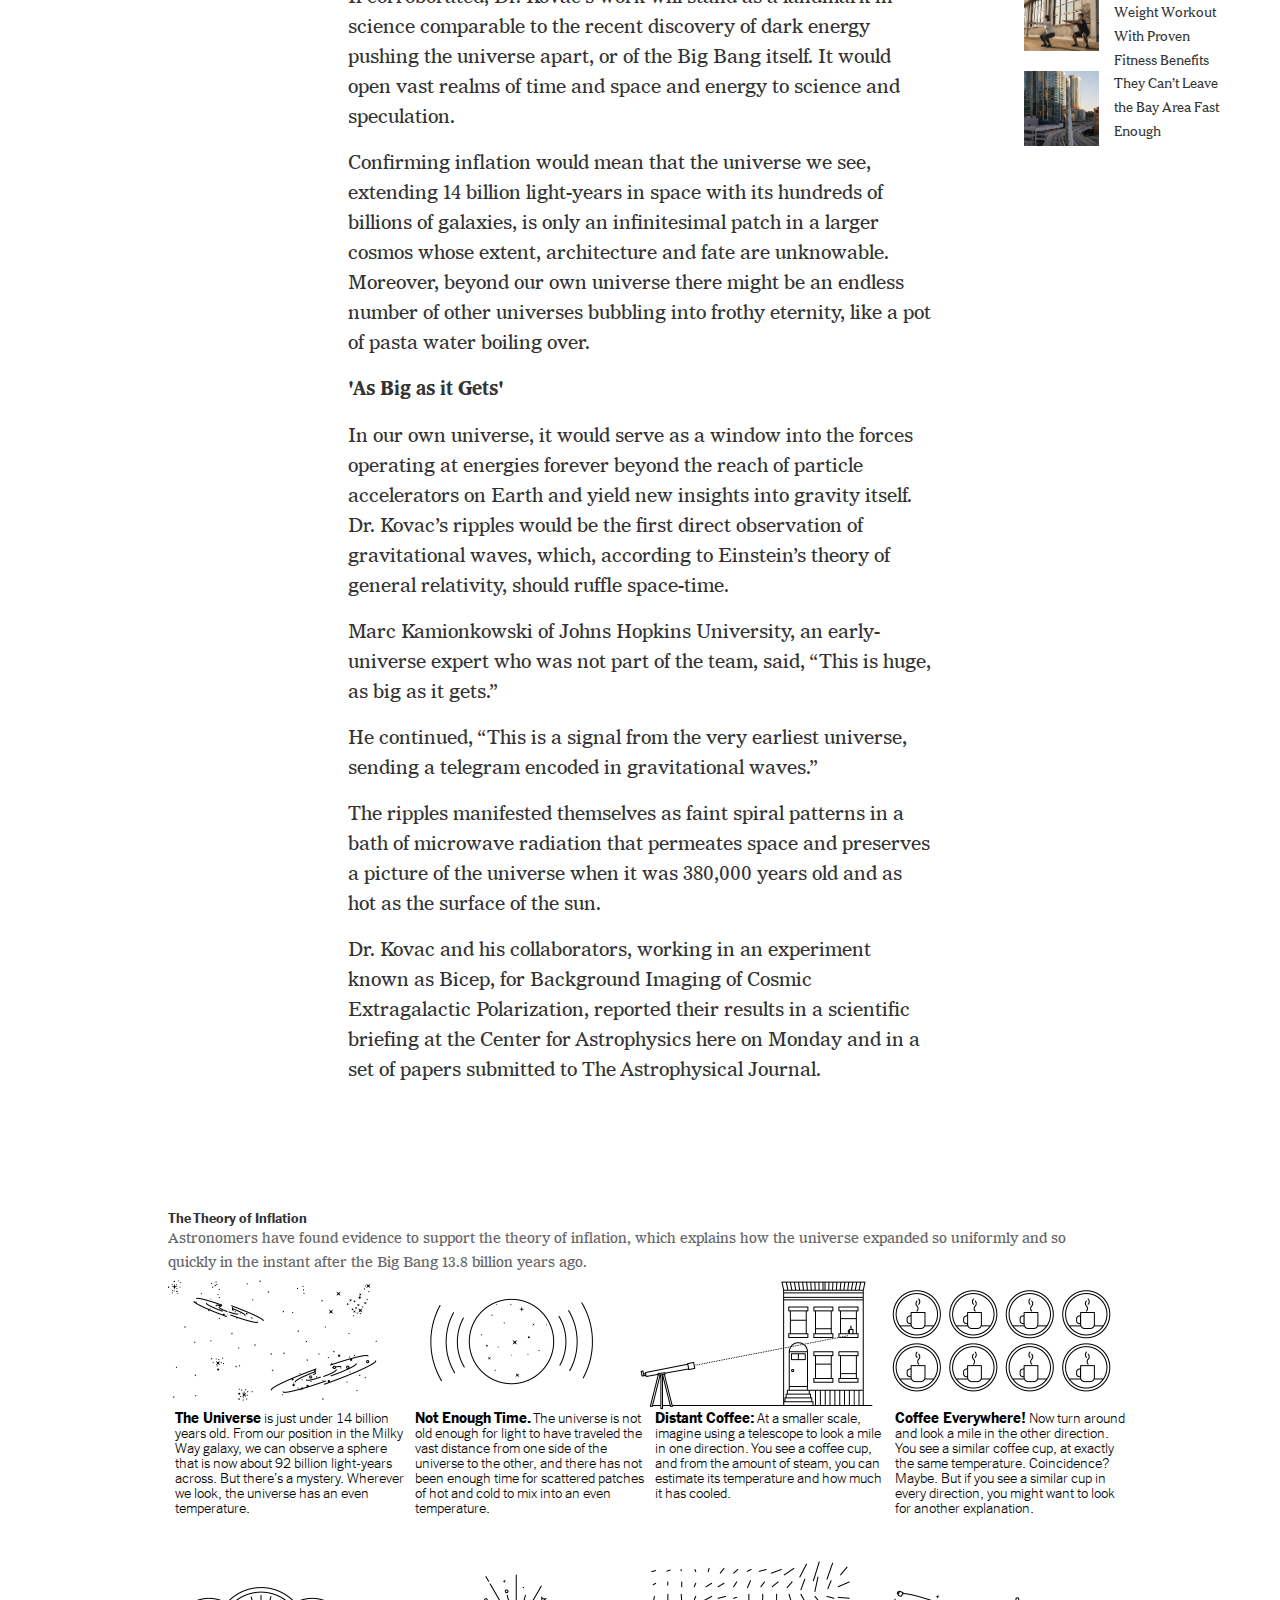
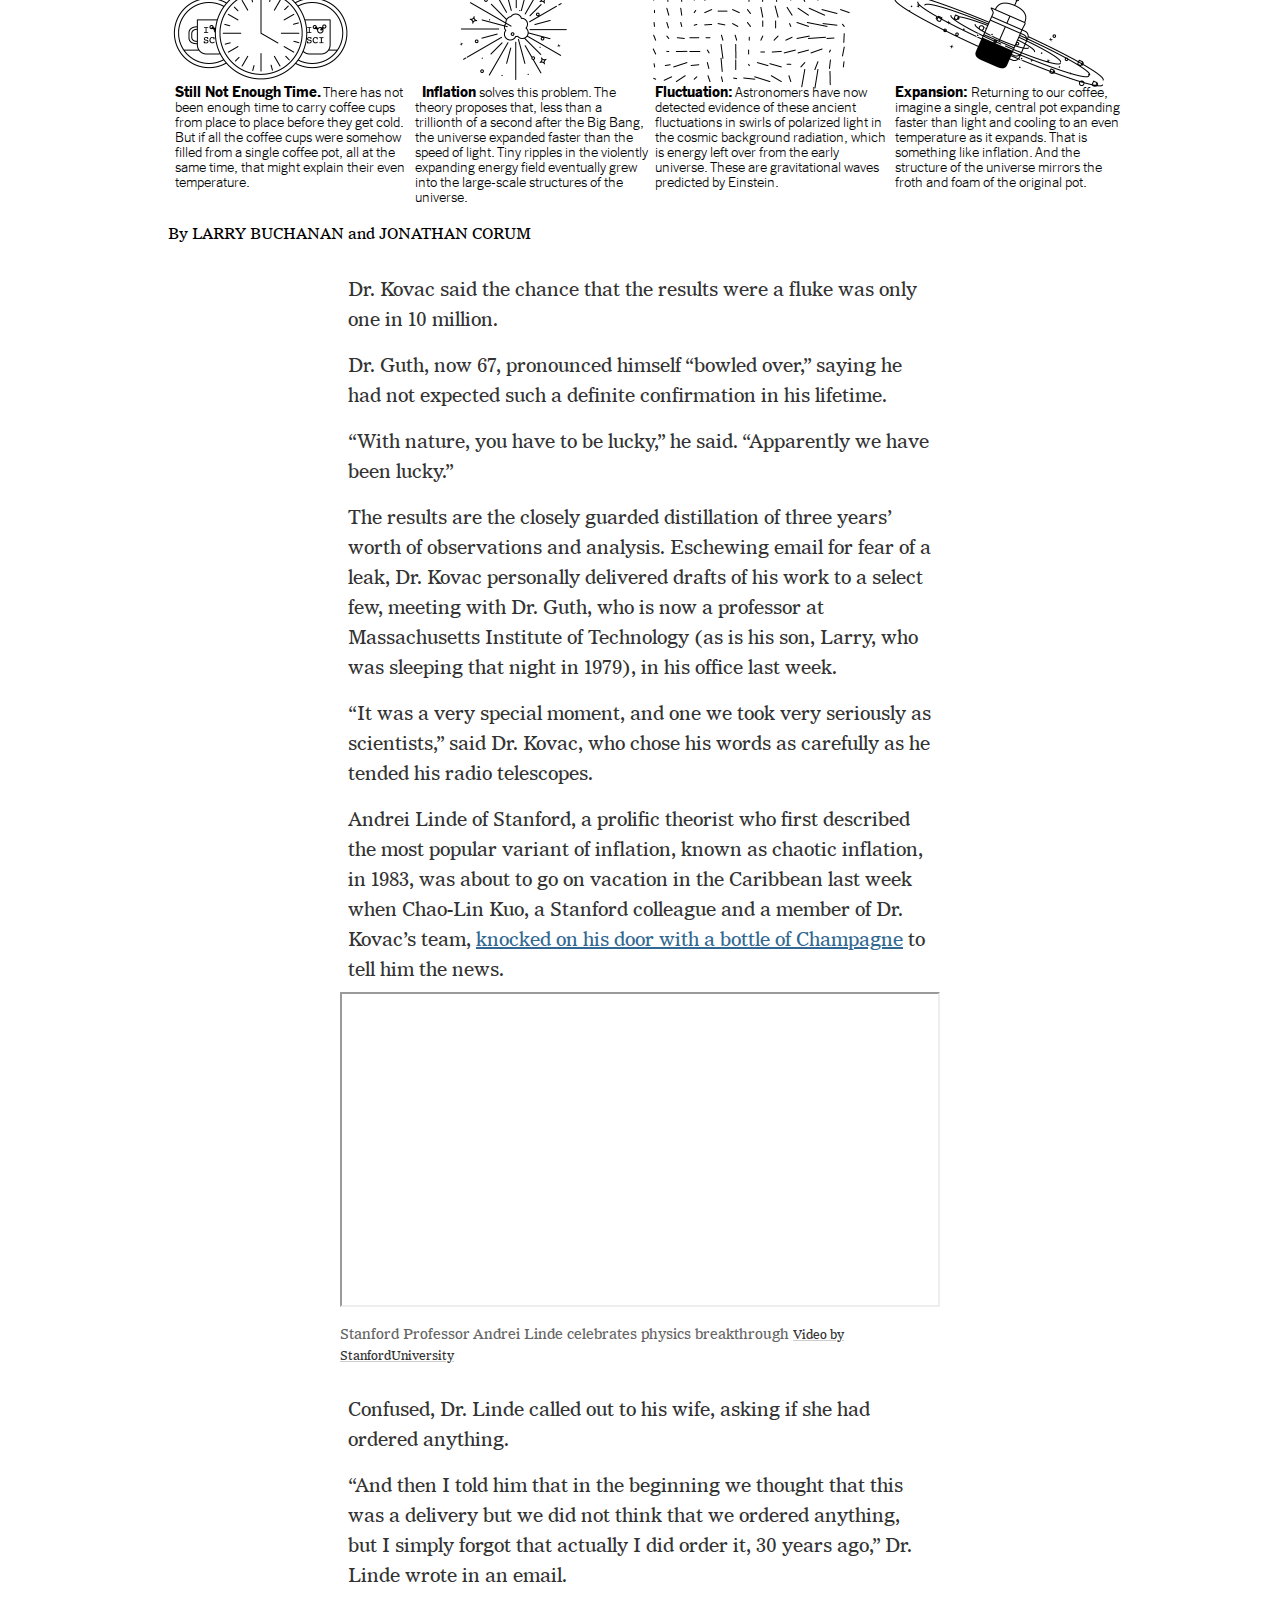
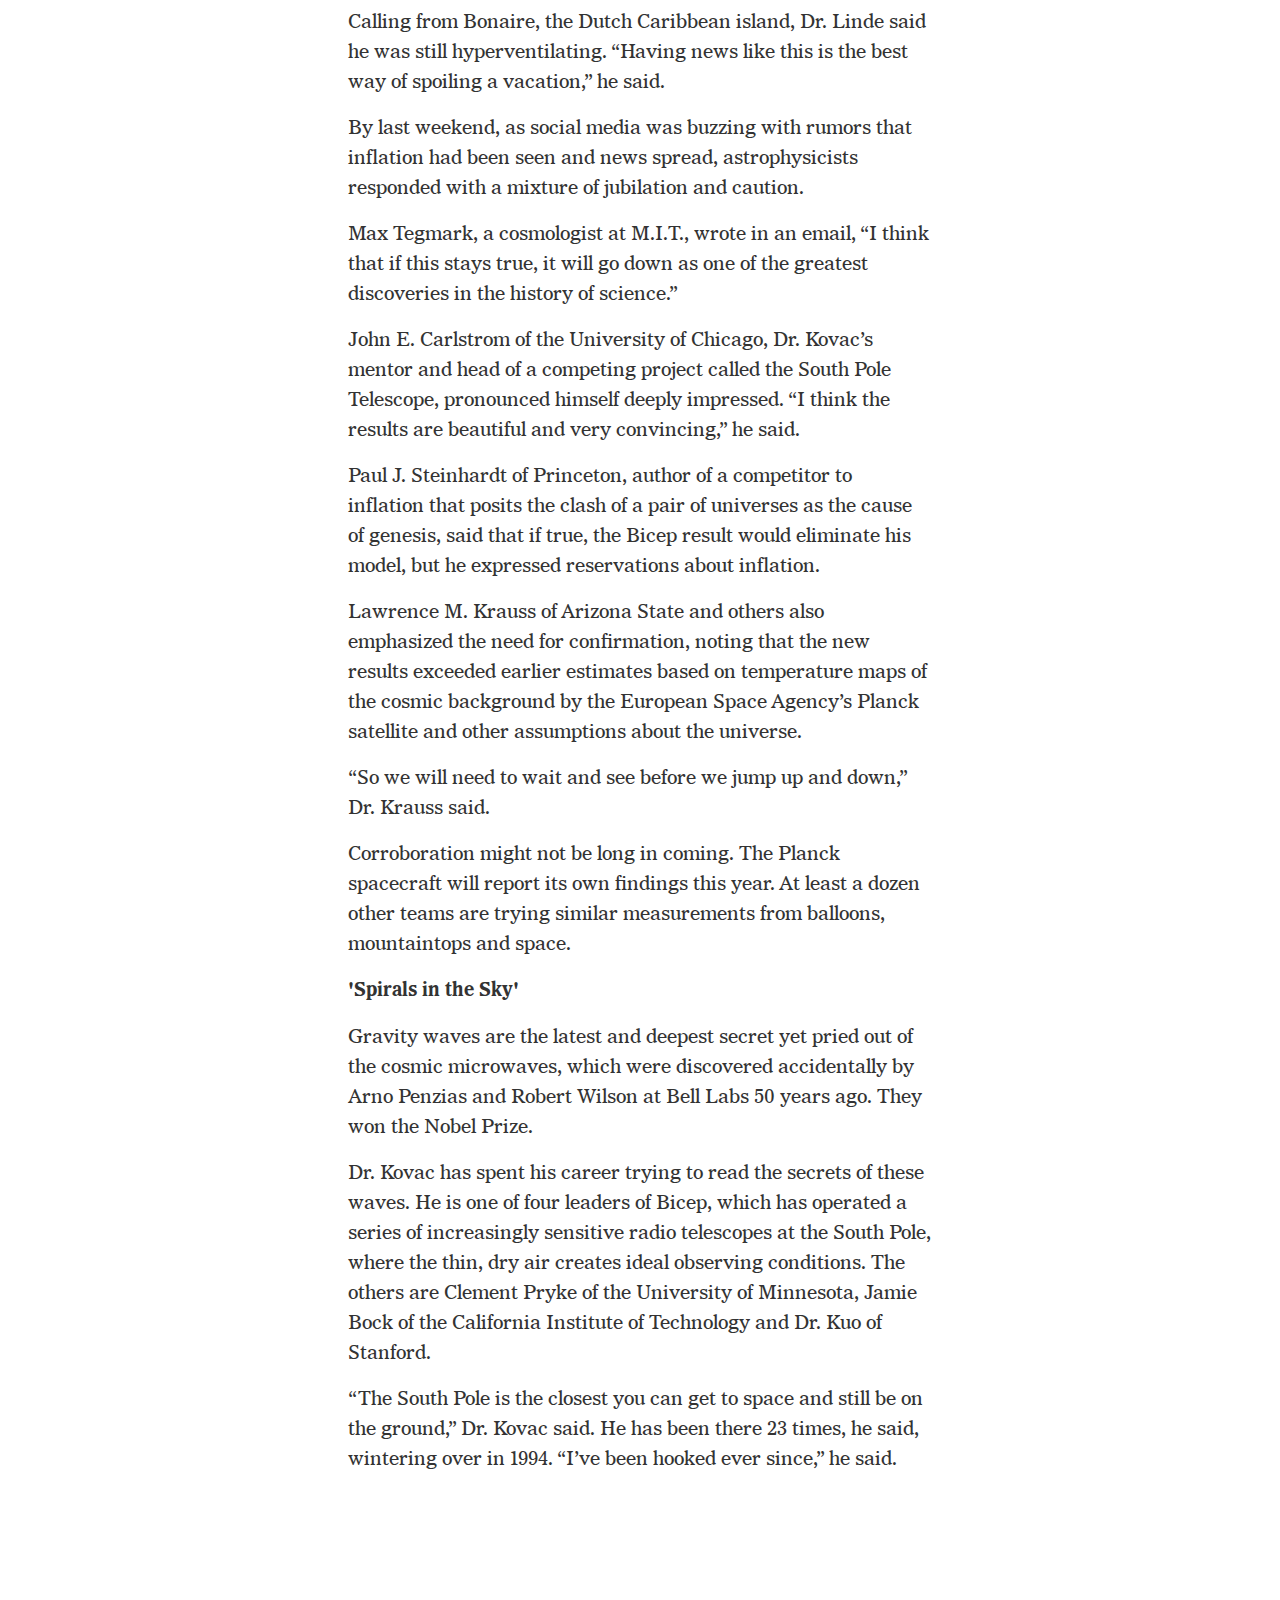
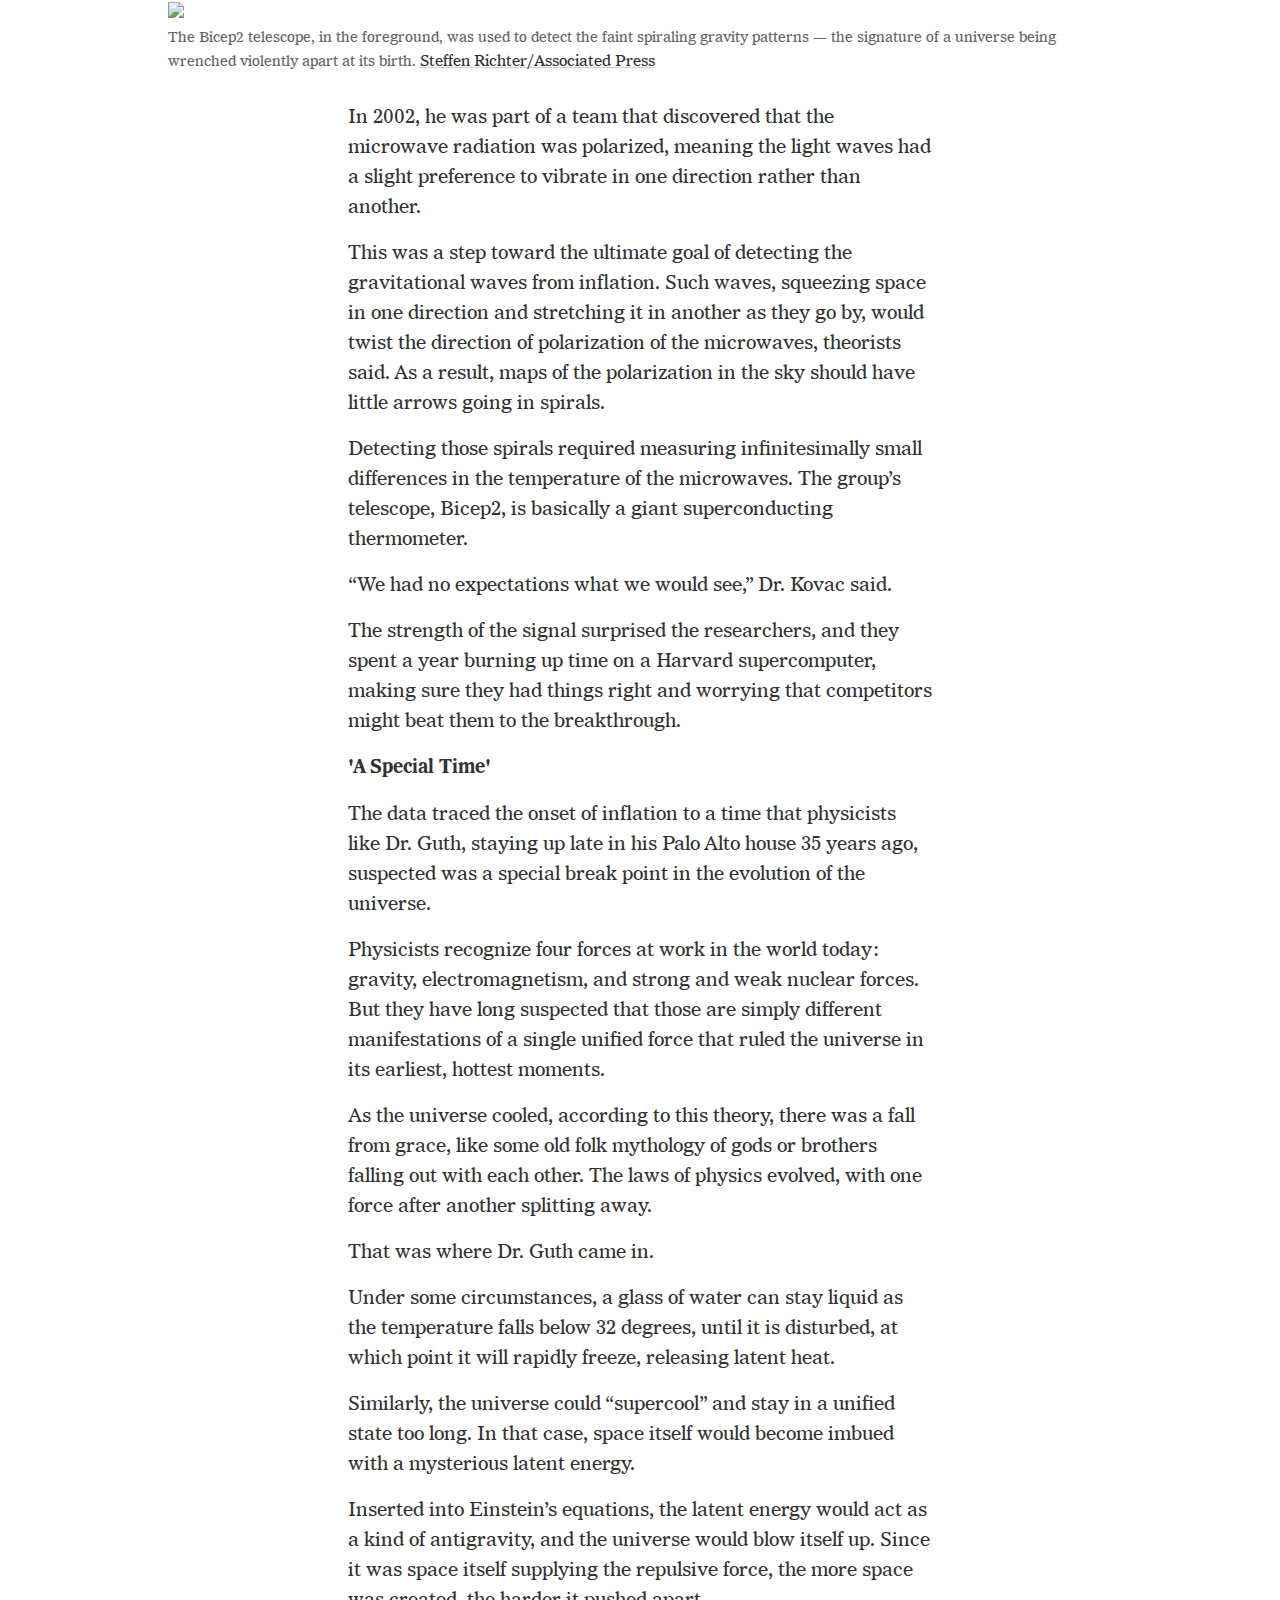
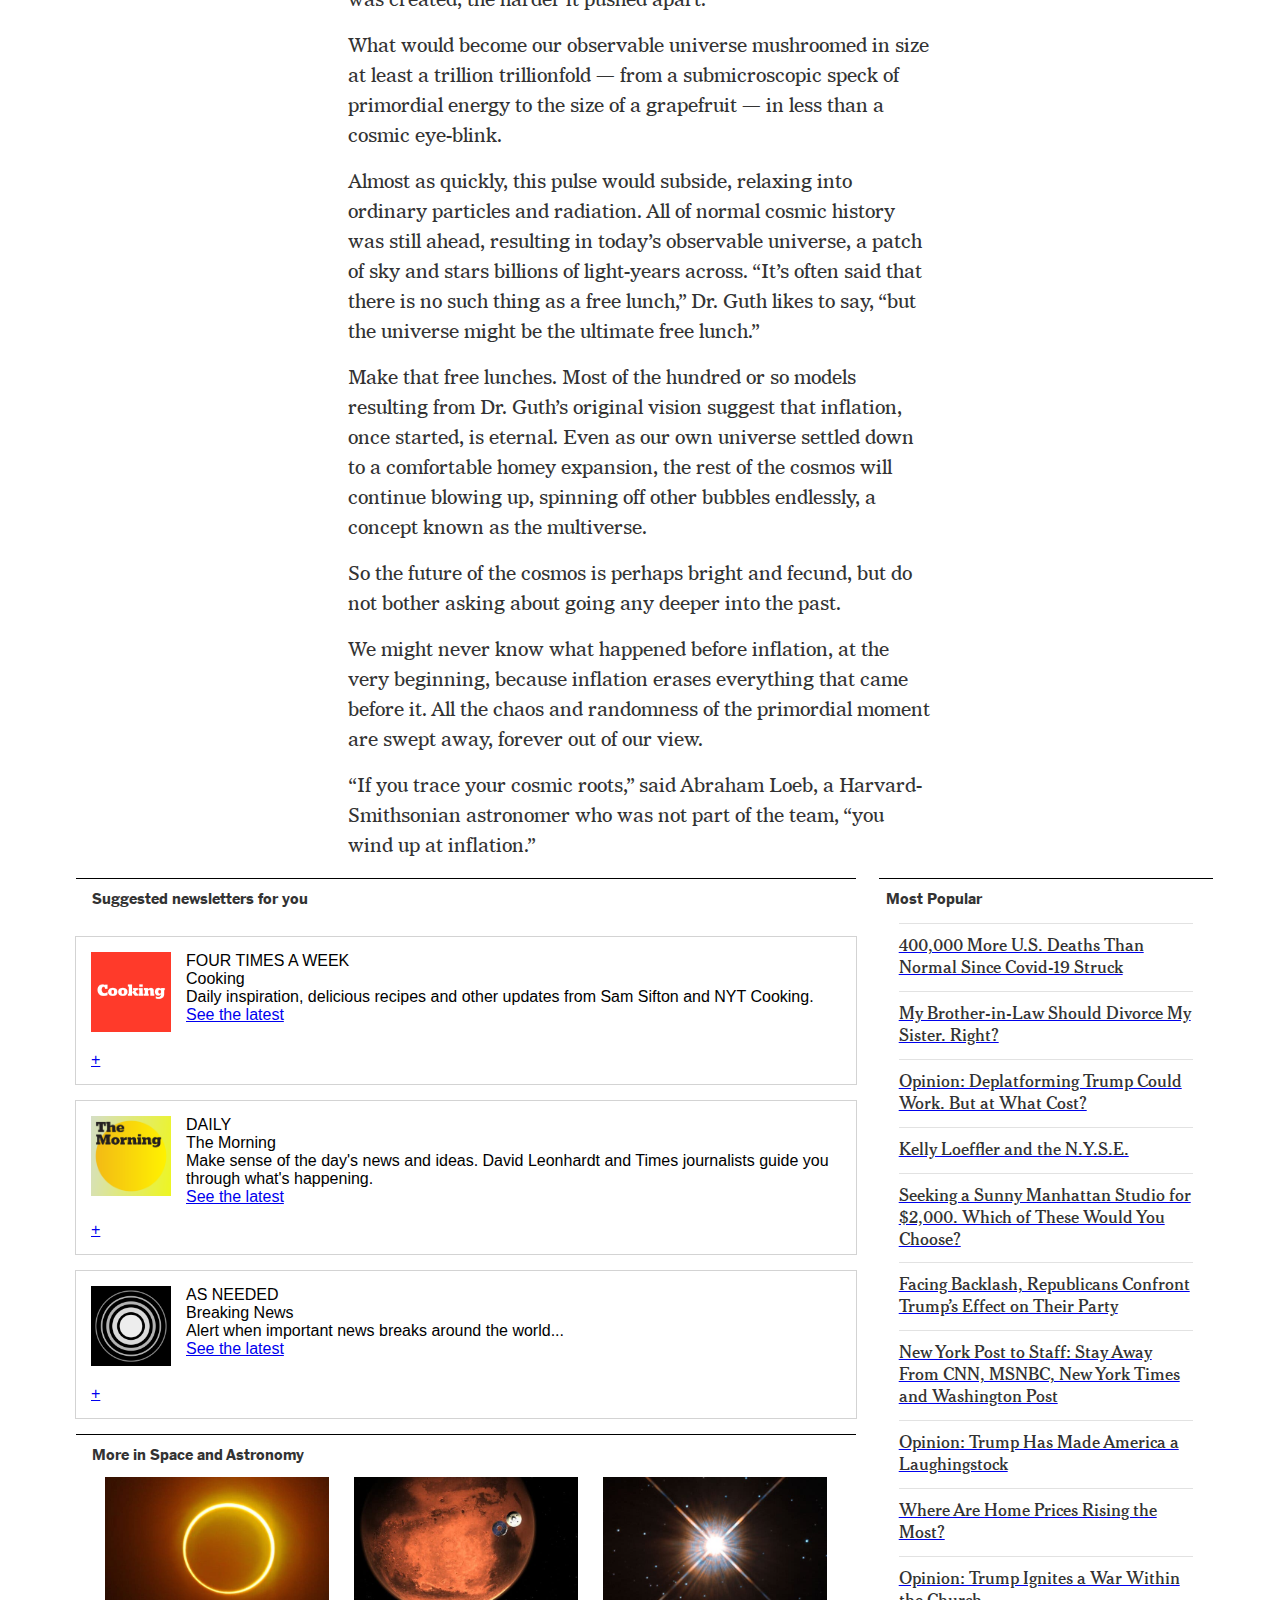
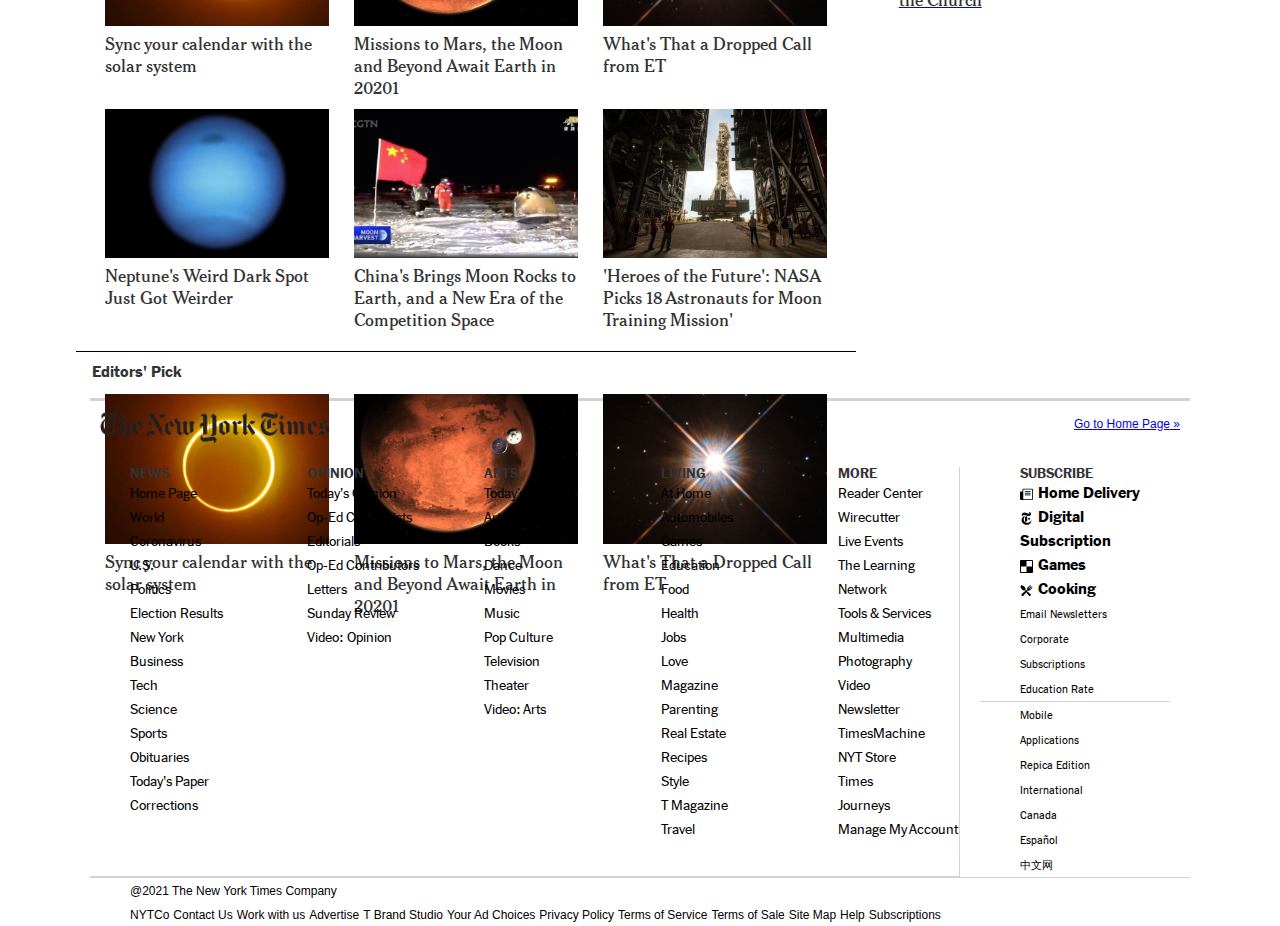
==== commit bfd503ab: "added Suggested Newsletter content and started CSS" ====
--- a/index.html
+++ b/index.html
@@ -21,6 +21,7 @@
         <a href="#">
           <i class="fa fa-search"></i>
         </a>
+        <a hred="#" class="navbarTitle">SPACE & COSMOS</a>
       </div>
       <div class="centered_items">
         <a href="https://www.nytimes.com/"> <img src="./images/nyt_logo.png" alt="New York Times Logo"></a>
@@ -325,12 +326,45 @@
       <div class="footer-content-left">
         <div class="footer-vertical-content">
           <h3>Suggested newsletters for you</h3>
-          <div class="footer-vertical-grid">
-            <div class="footer-grid-suggest"></div>
-            <div class="footer-grid-suggest"></div>
-            <div class="footer-grid-suggest"></div>
-          </div>
-        </div>
+        </div>
+        <div class="footer-newsletters">
+          <div class="footer-newsletter-grid">
+            <div><img src="images/newsletter1.png" alt="Cooking logo" class="footer-newsletter-img"></div>
+            <div class="footer-description">
+                <div>
+                    <div>FOUR TIMES A WEEK</div>
+                    <div>Cooking</div>
+                    <div>Daily inspiration, delicious recipes and other updates from Sam Sifton and NYT Cooking.</div>
+                </div>
+                <div><a href="#">See the latest</a></div>
+            </div>
+            <div><a href="#">+</a></div>
+        </div>
+          <div class="footer-newsletter-grid">
+              <div><img src="images/newsletter2.png" alt="Morning logo" class="footer-newsletter-img"></div>
+              <div>
+                  <div>
+                      <div>DAILY</div>
+                      <div>The Morning</div>
+                      <div>Make sense of the day's news and ideas. David Leonhardt and Times journalists guide you through what's happening.</div>
+                  </div>
+                  <div><a href="#">See the latest</a></div>
+              </div>
+              <div><a href="#">+</a></div>
+          </div>
+          <div class="footer-newsletter-grid">
+              <div><img src="images/newsletter3.png" alt="White circles on black background" class="footer-newsletter-img"></div>
+              <div class="footer-description">
+                  <div>
+                      <div>AS NEEDED</div>
+                      <div>Breaking News</div>
+                      <div>Alert when important news breaks around the world...</div>
+                  </div>
+                  <div><a href="#">See the latest</a></div>
+              </div>
+              <div><a href="#">+</a></div>
+          </div>
+      </div>
         <div class="footer-vertical-content">
           <h3>More in Space and Astronomy</h3>
           <div class="footer-vertical-grid">
--- a/css/main.css
+++ b/css/main.css
@@ -82,6 +82,12 @@
   background: #fff;
 }
 
+.navbar .navbarTitle {
+  font-size: 14px;
+  font-family: Arial, Helvetica, sans-serif;
+  font-weight: 700;
+}
+
 .left_items {
   width: 300px;
   justify-content: space-around;
@@ -407,6 +413,32 @@
   height: 263px;
 }
 
+.footer-newsletter-grid {
+  border: 1px solid lightgray;
+  padding: 15px;
+  font-family: Arial, Helvetica, sans-serif;
+  margin: 15px;
+  display: grid;
+  grid-template-columns: 80px 1fr;
+  grid-gap: 15px;
+}
+.footer-newsletter-img {
+  width: 80px;
+}
+
+.footer-newsletters .newsletter-button {
+  position: absolute;
+  top: 15px;
+  right: 15px;
+  height: 30px;
+  width: 30px;
+  border-radius: 50%;
+  border: 1px solid #000;
+  text-align: center;
+  line-height: 30px;
+  font-size: 1.2rem;
+}
+
 .footer-article {
   border: none;
   height: auto;
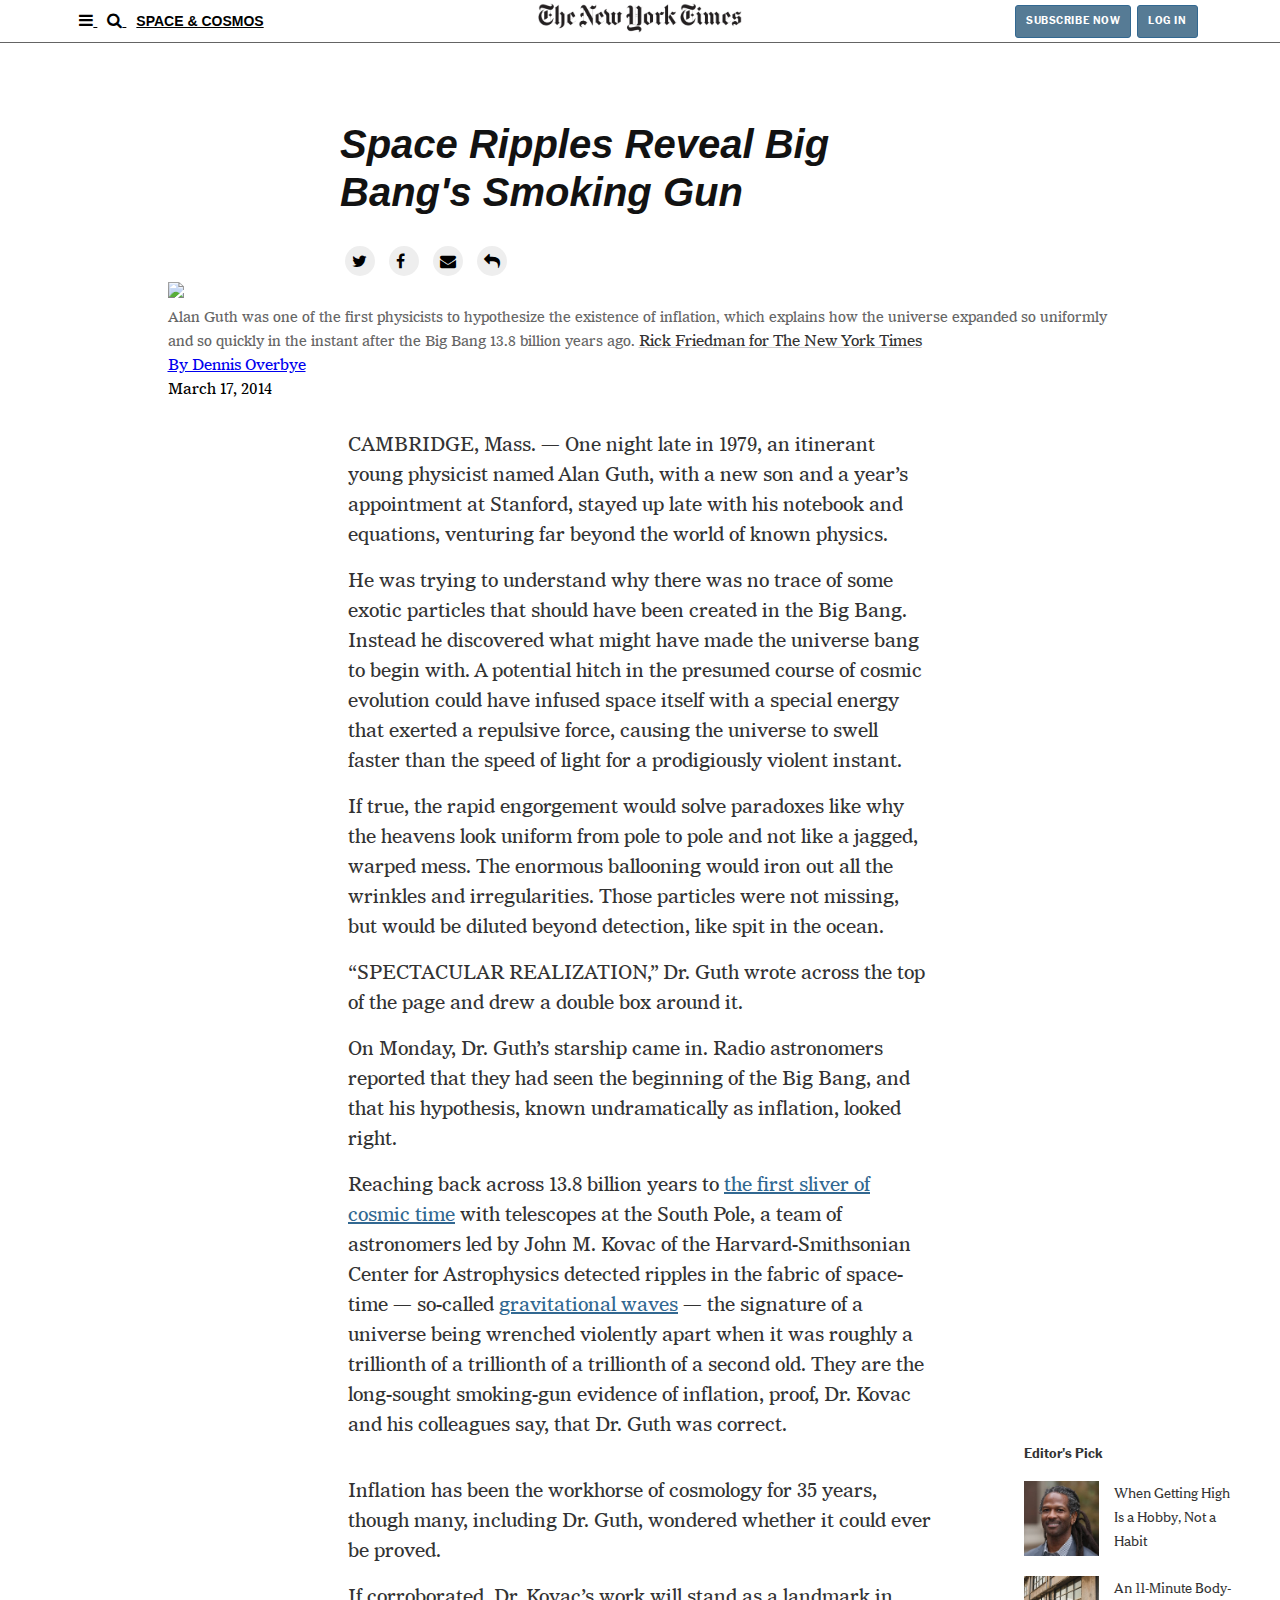
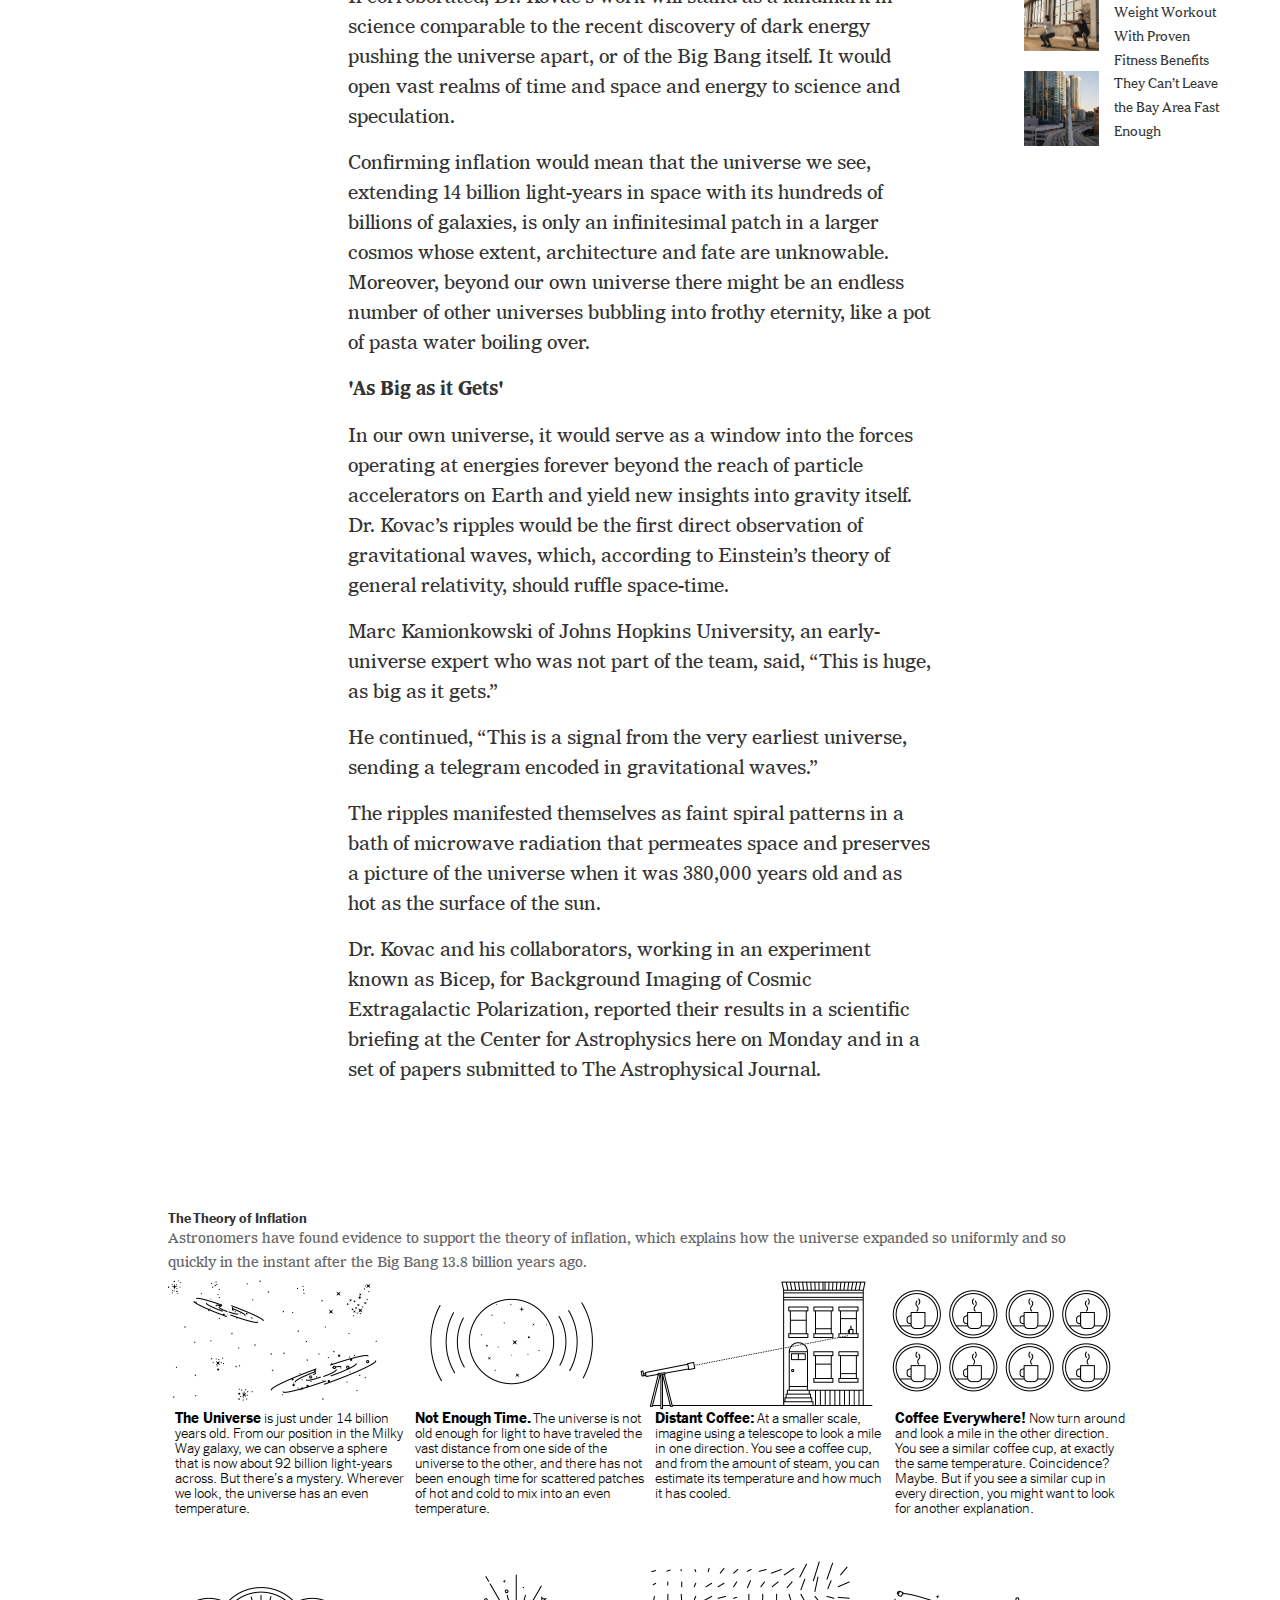
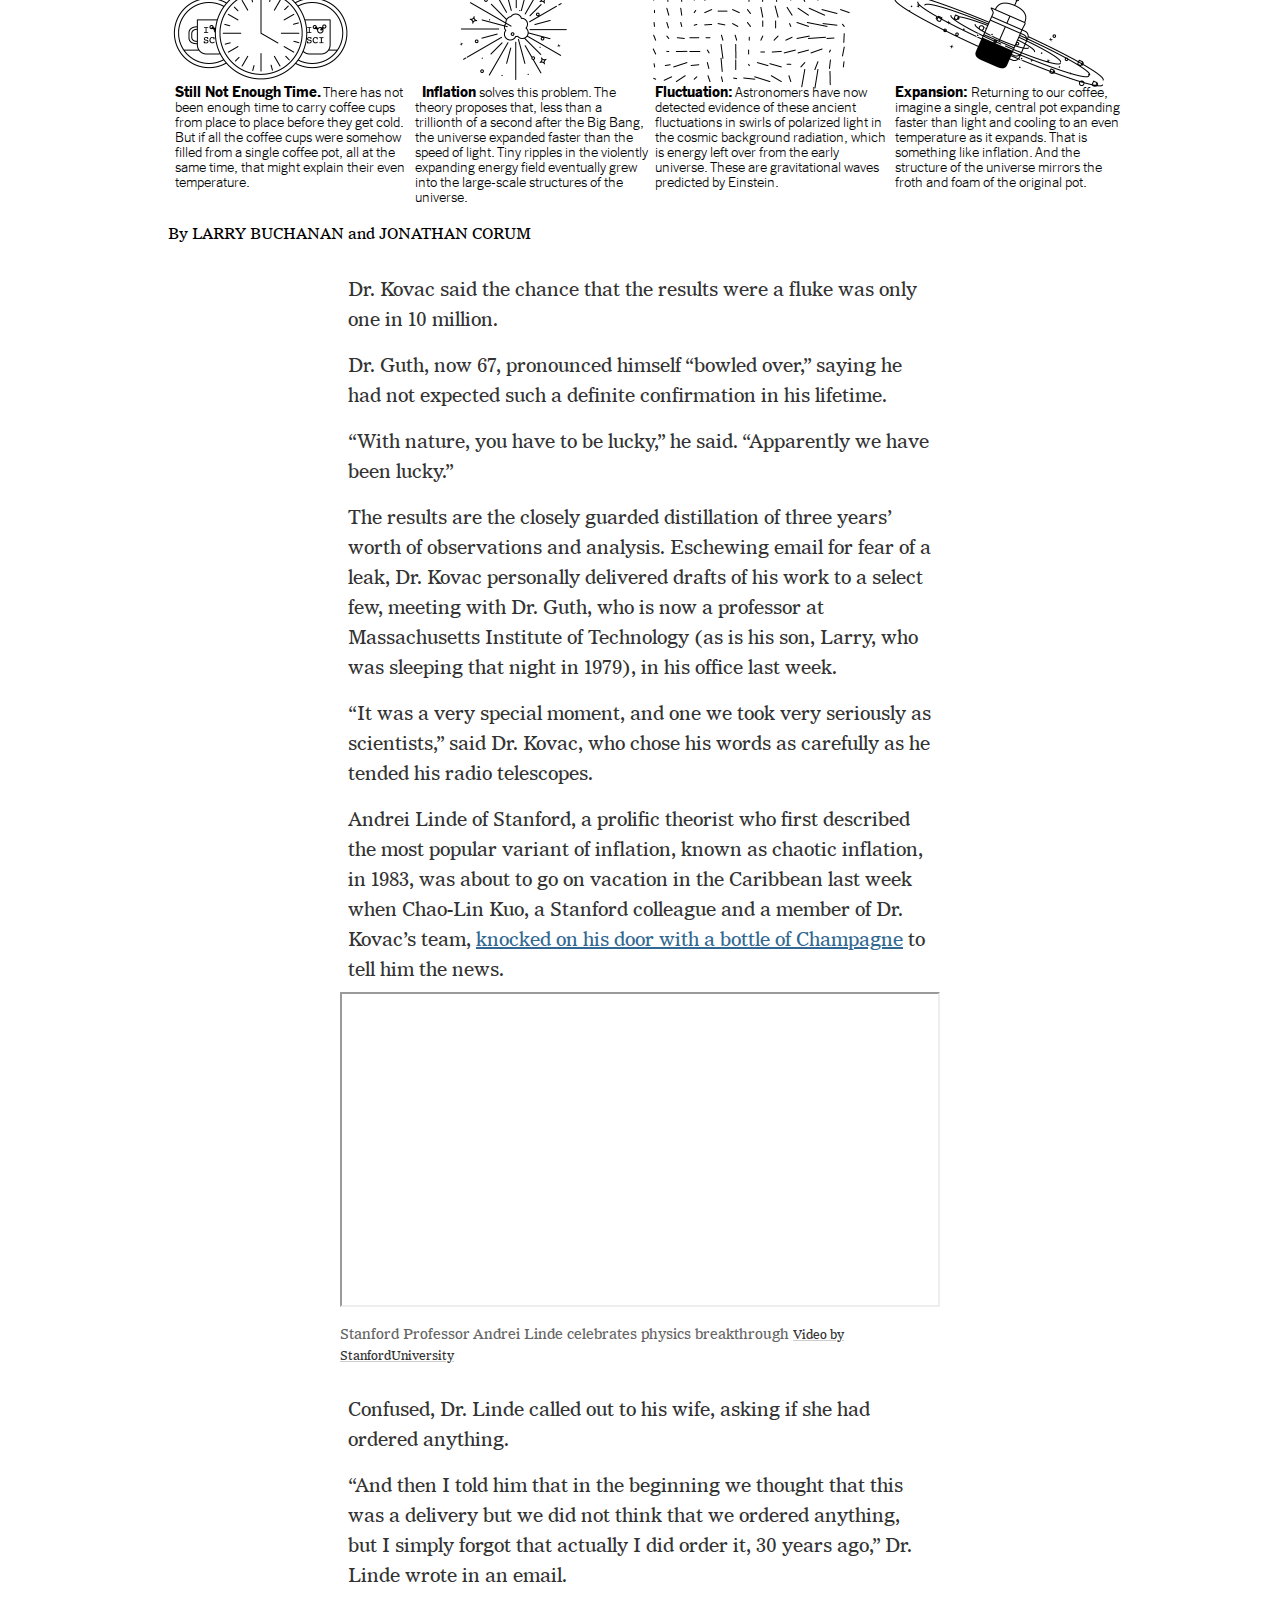
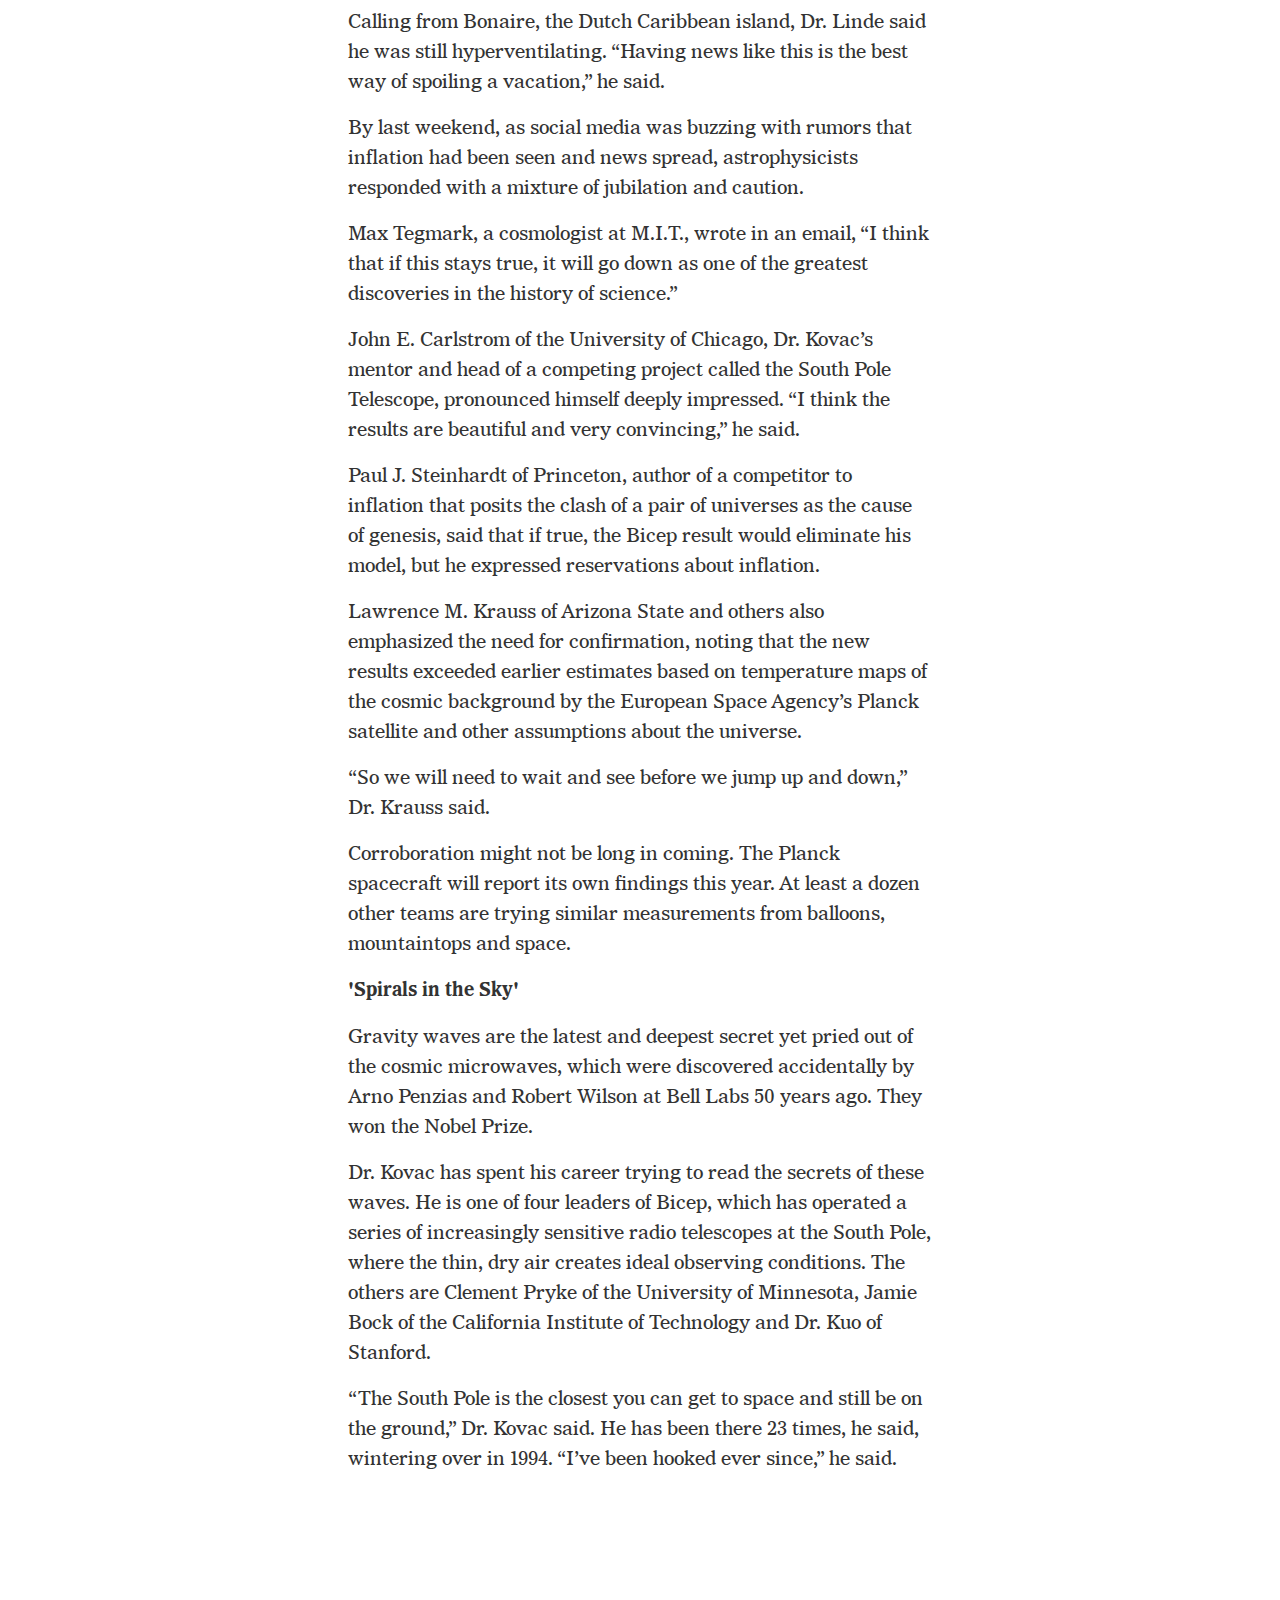
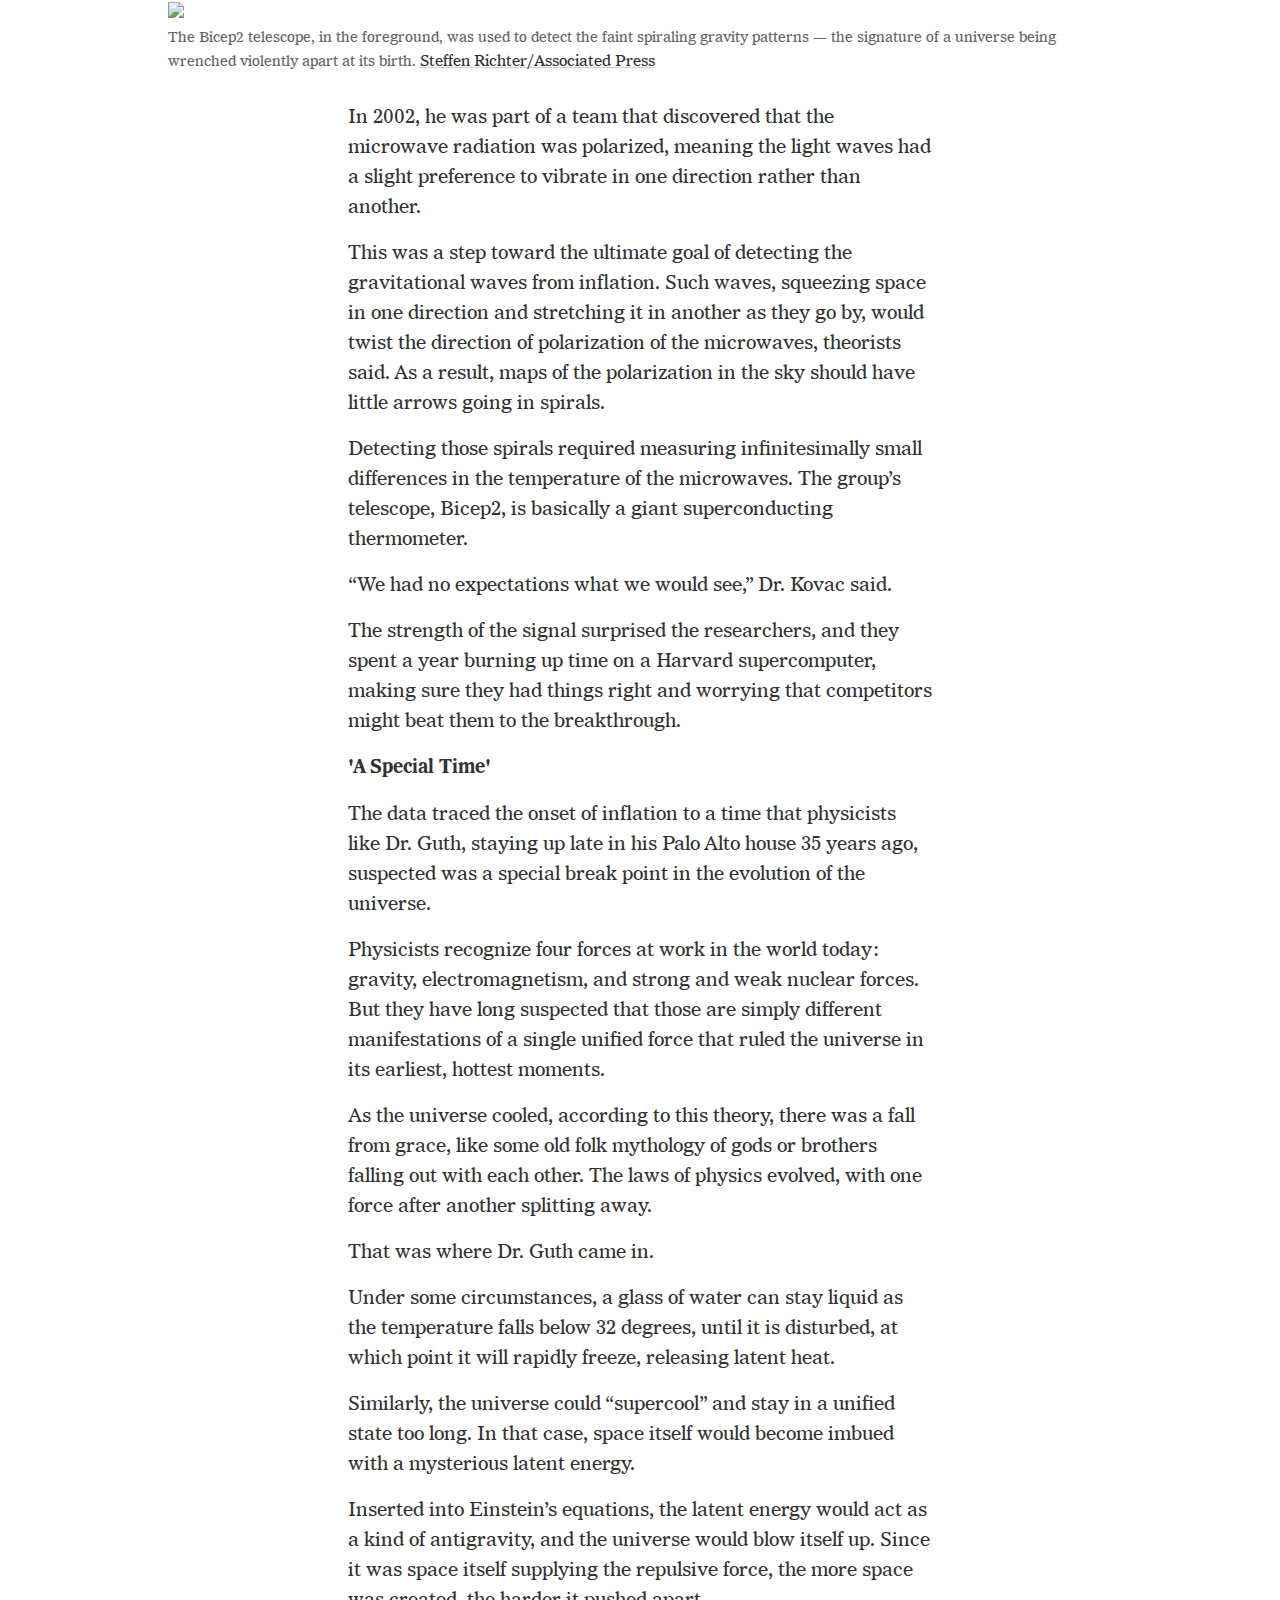
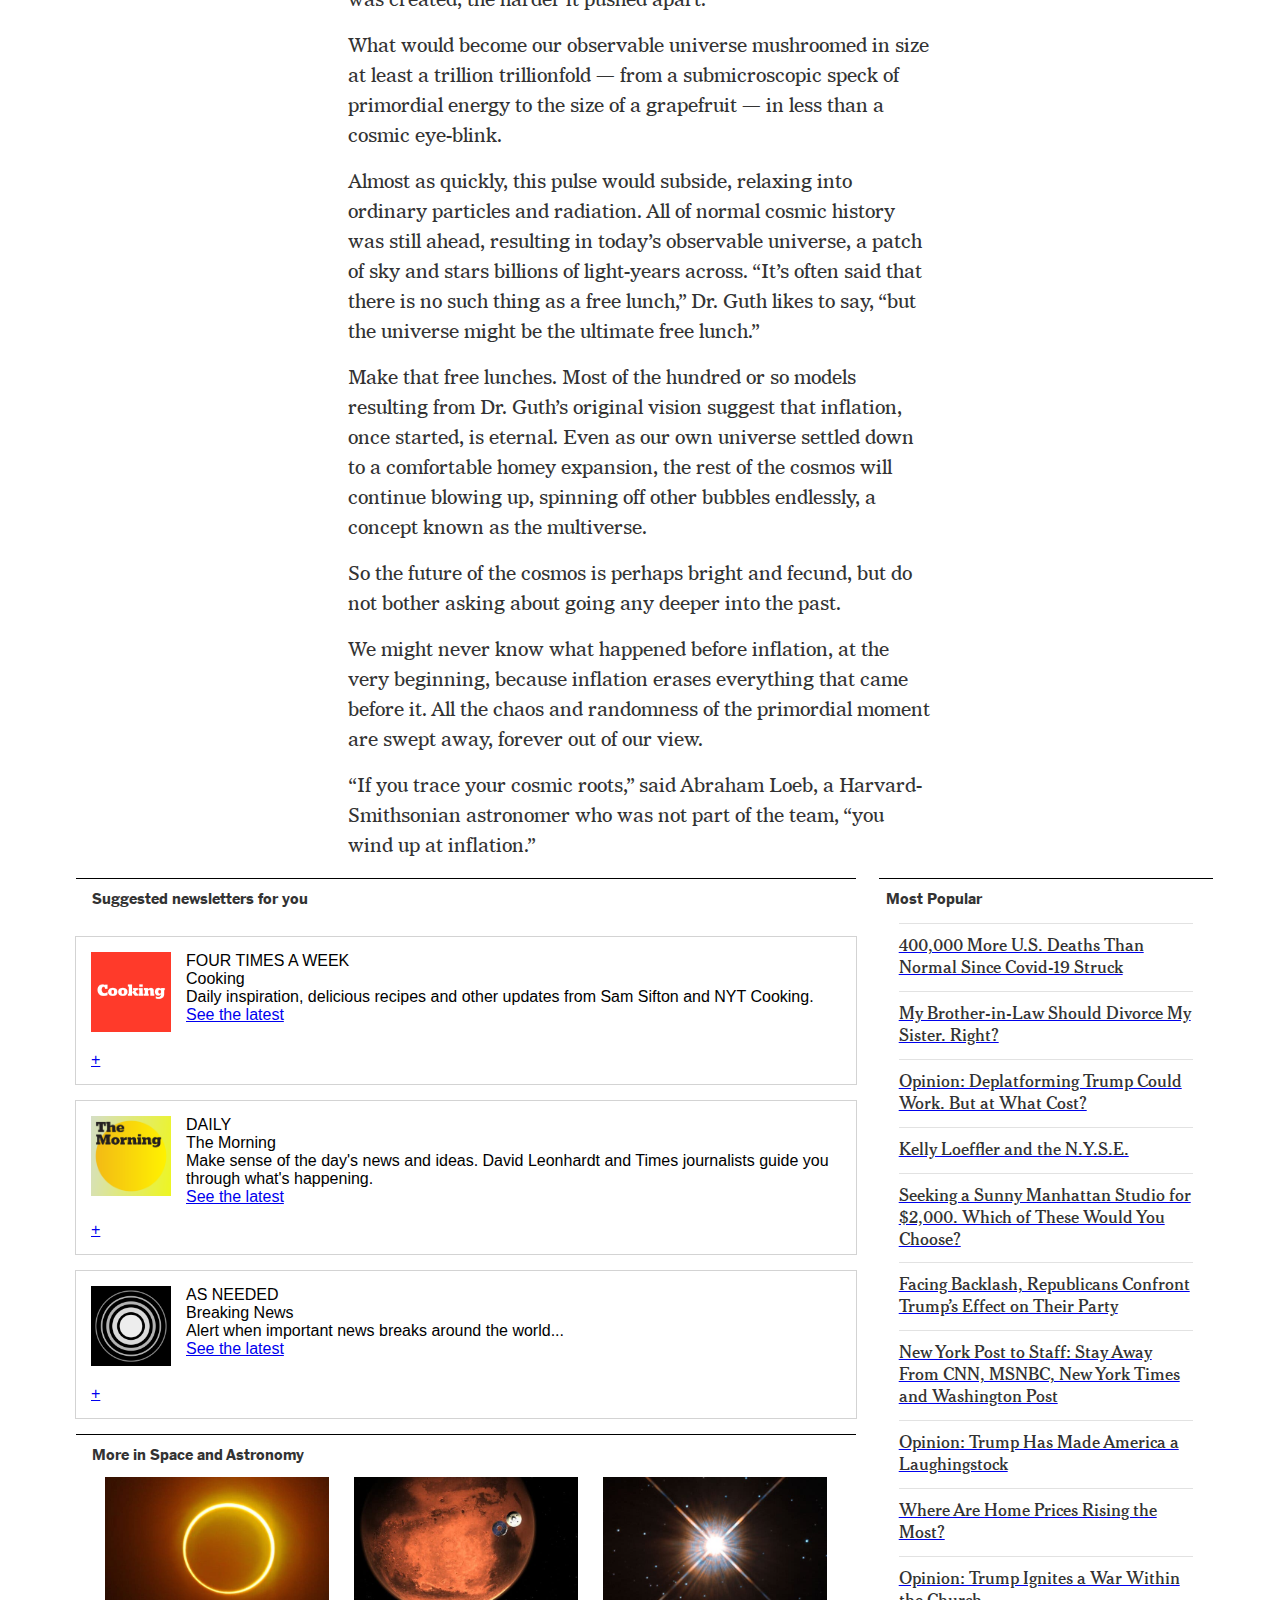
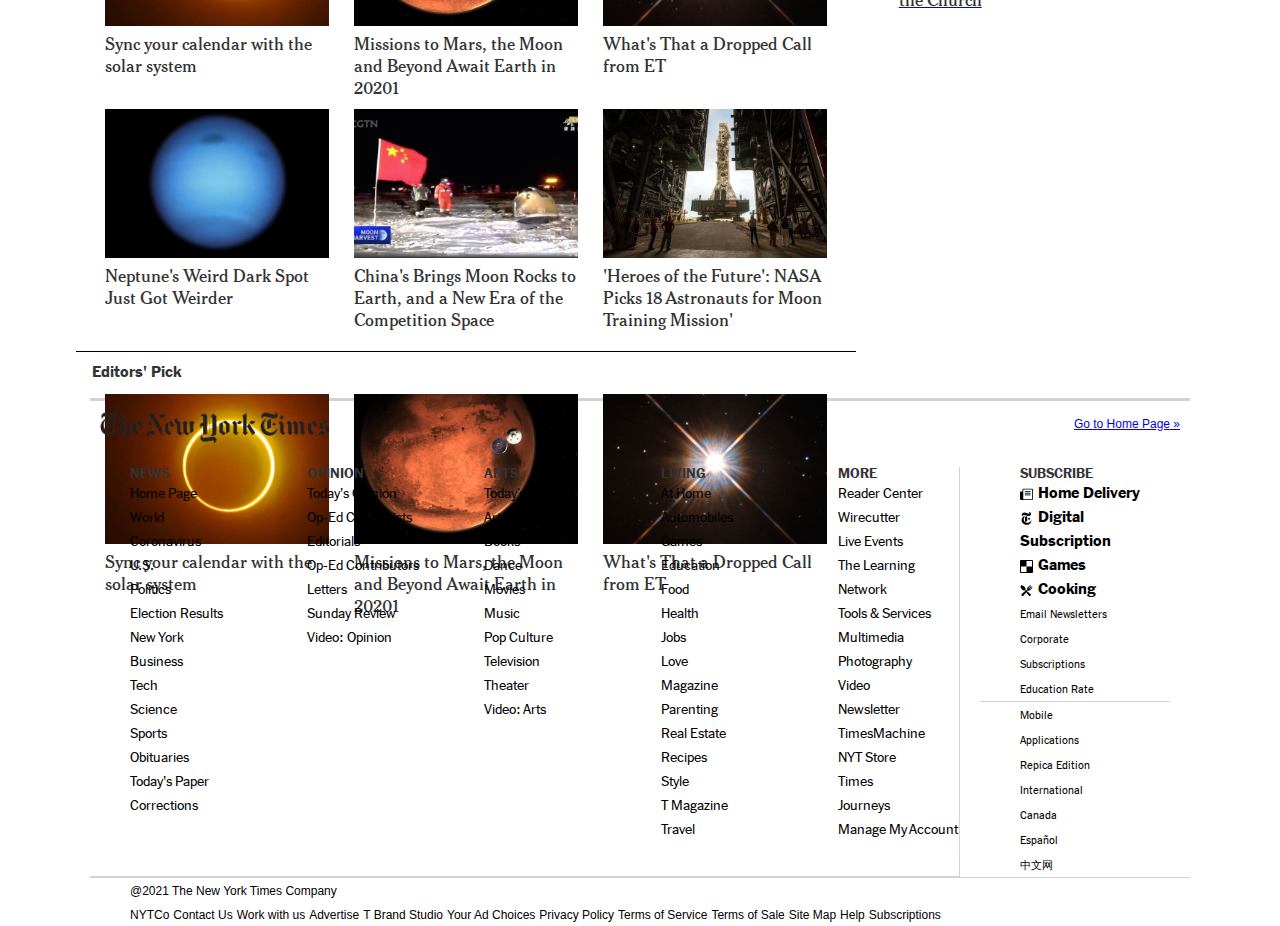
==== commit c5d734ce: "Fixed linter errors" ====
--- a/index.html
+++ b/index.html
@@ -21,7 +21,7 @@
         <a href="#">
           <i class="fa fa-search"></i>
         </a>
-        <a hred="#" class="navbarTitle">SPACE & COSMOS</a>
+        <a href="#" class="navbarTitle">SPACE & COSMOS</a>
       </div>
       <div class="centered_items">
         <a href="https://www.nytimes.com/"> <img src="./images/nyt_logo.png" alt="New York Times Logo"></a>
--- a/css/main.css
+++ b/css/main.css
@@ -422,21 +422,9 @@
   grid-template-columns: 80px 1fr;
   grid-gap: 15px;
 }
+
 .footer-newsletter-img {
   width: 80px;
-}
-
-.footer-newsletters .newsletter-button {
-  position: absolute;
-  top: 15px;
-  right: 15px;
-  height: 30px;
-  width: 30px;
-  border-radius: 50%;
-  border: 1px solid #000;
-  text-align: center;
-  line-height: 30px;
-  font-size: 1.2rem;
 }
 
 .footer-article {
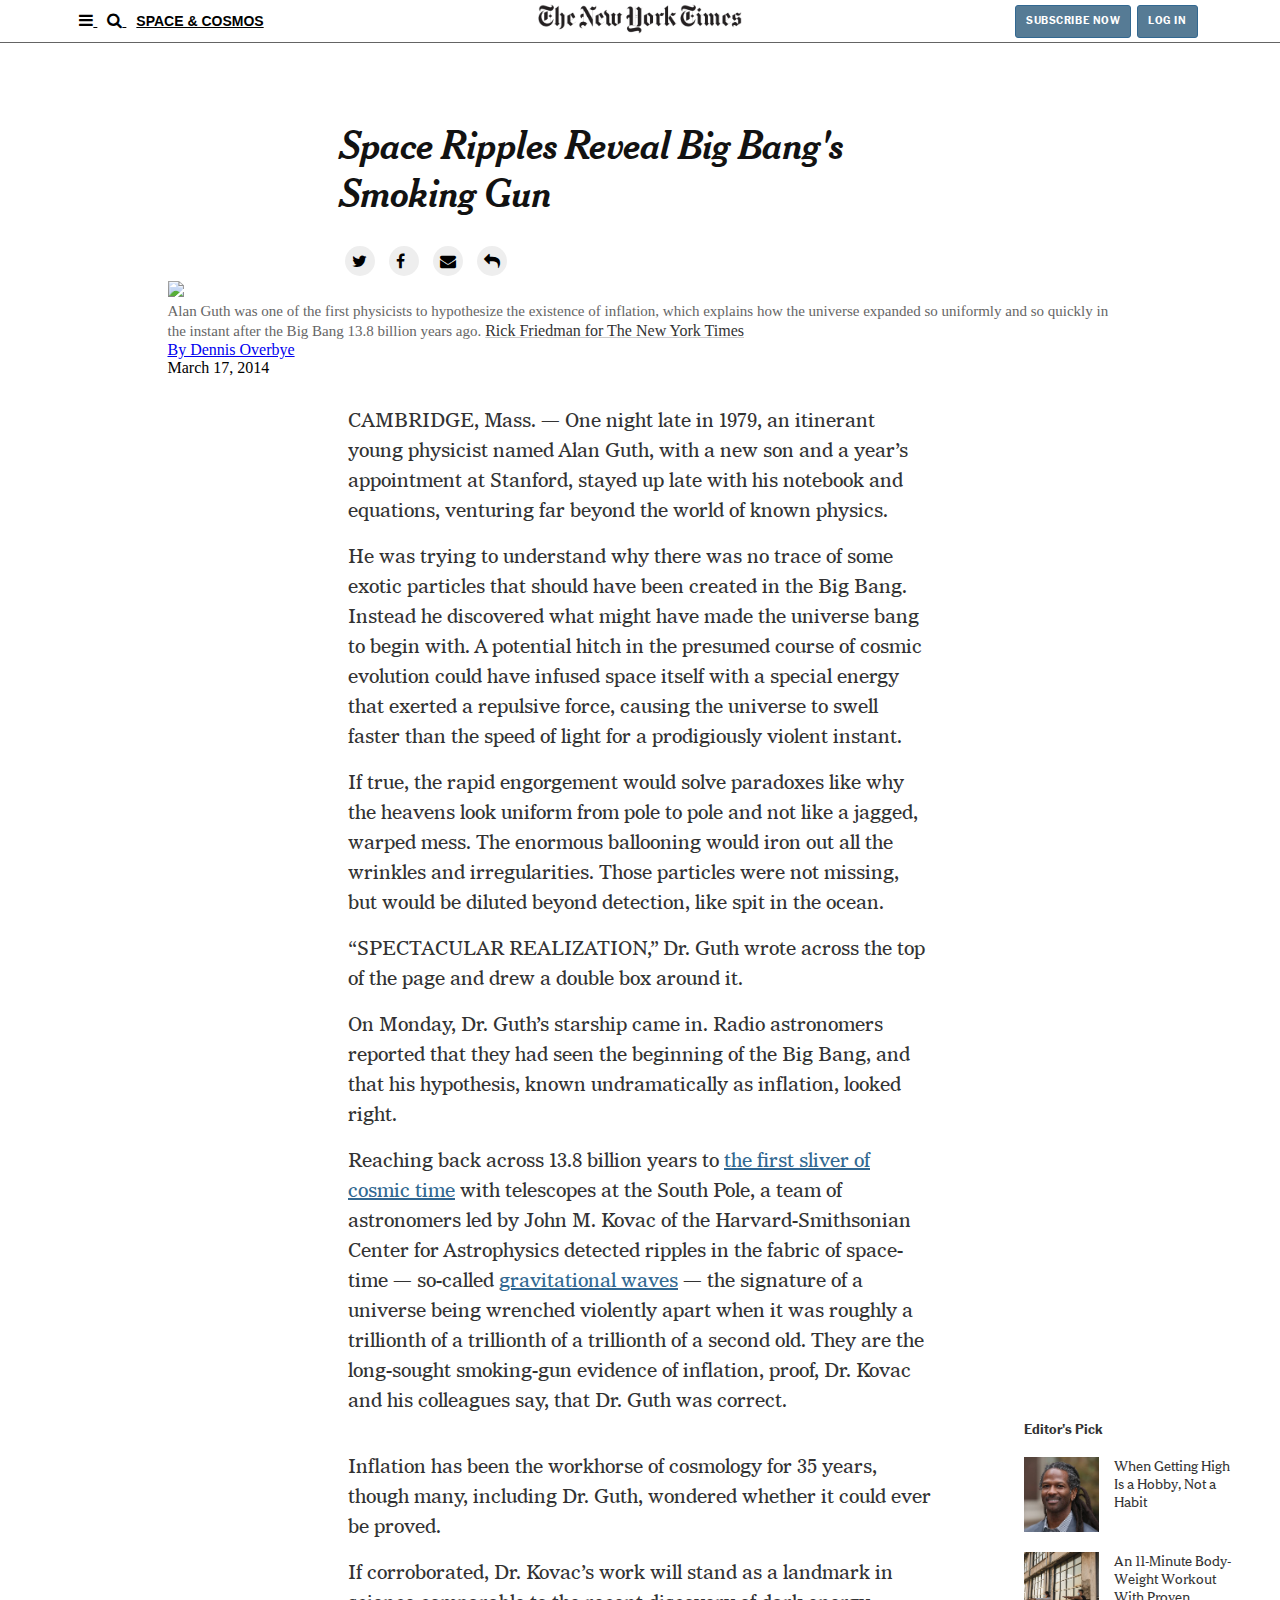
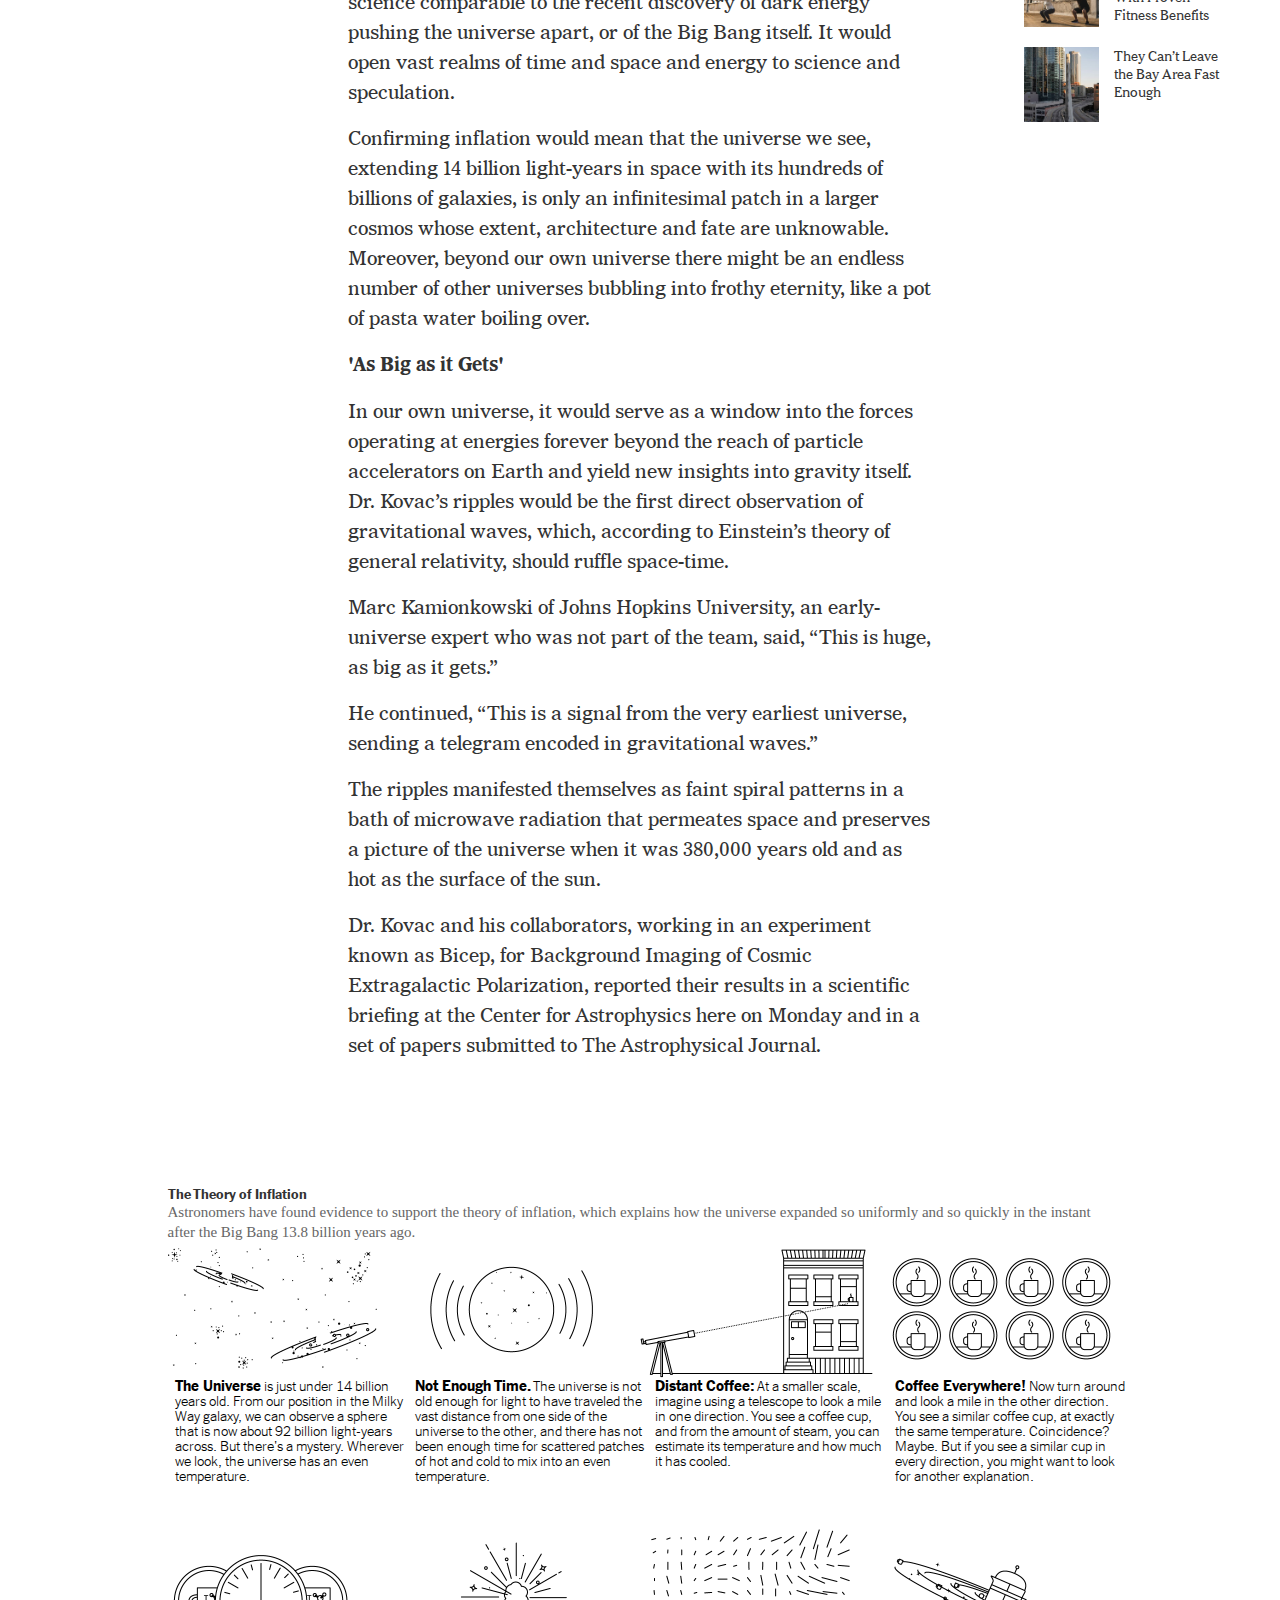
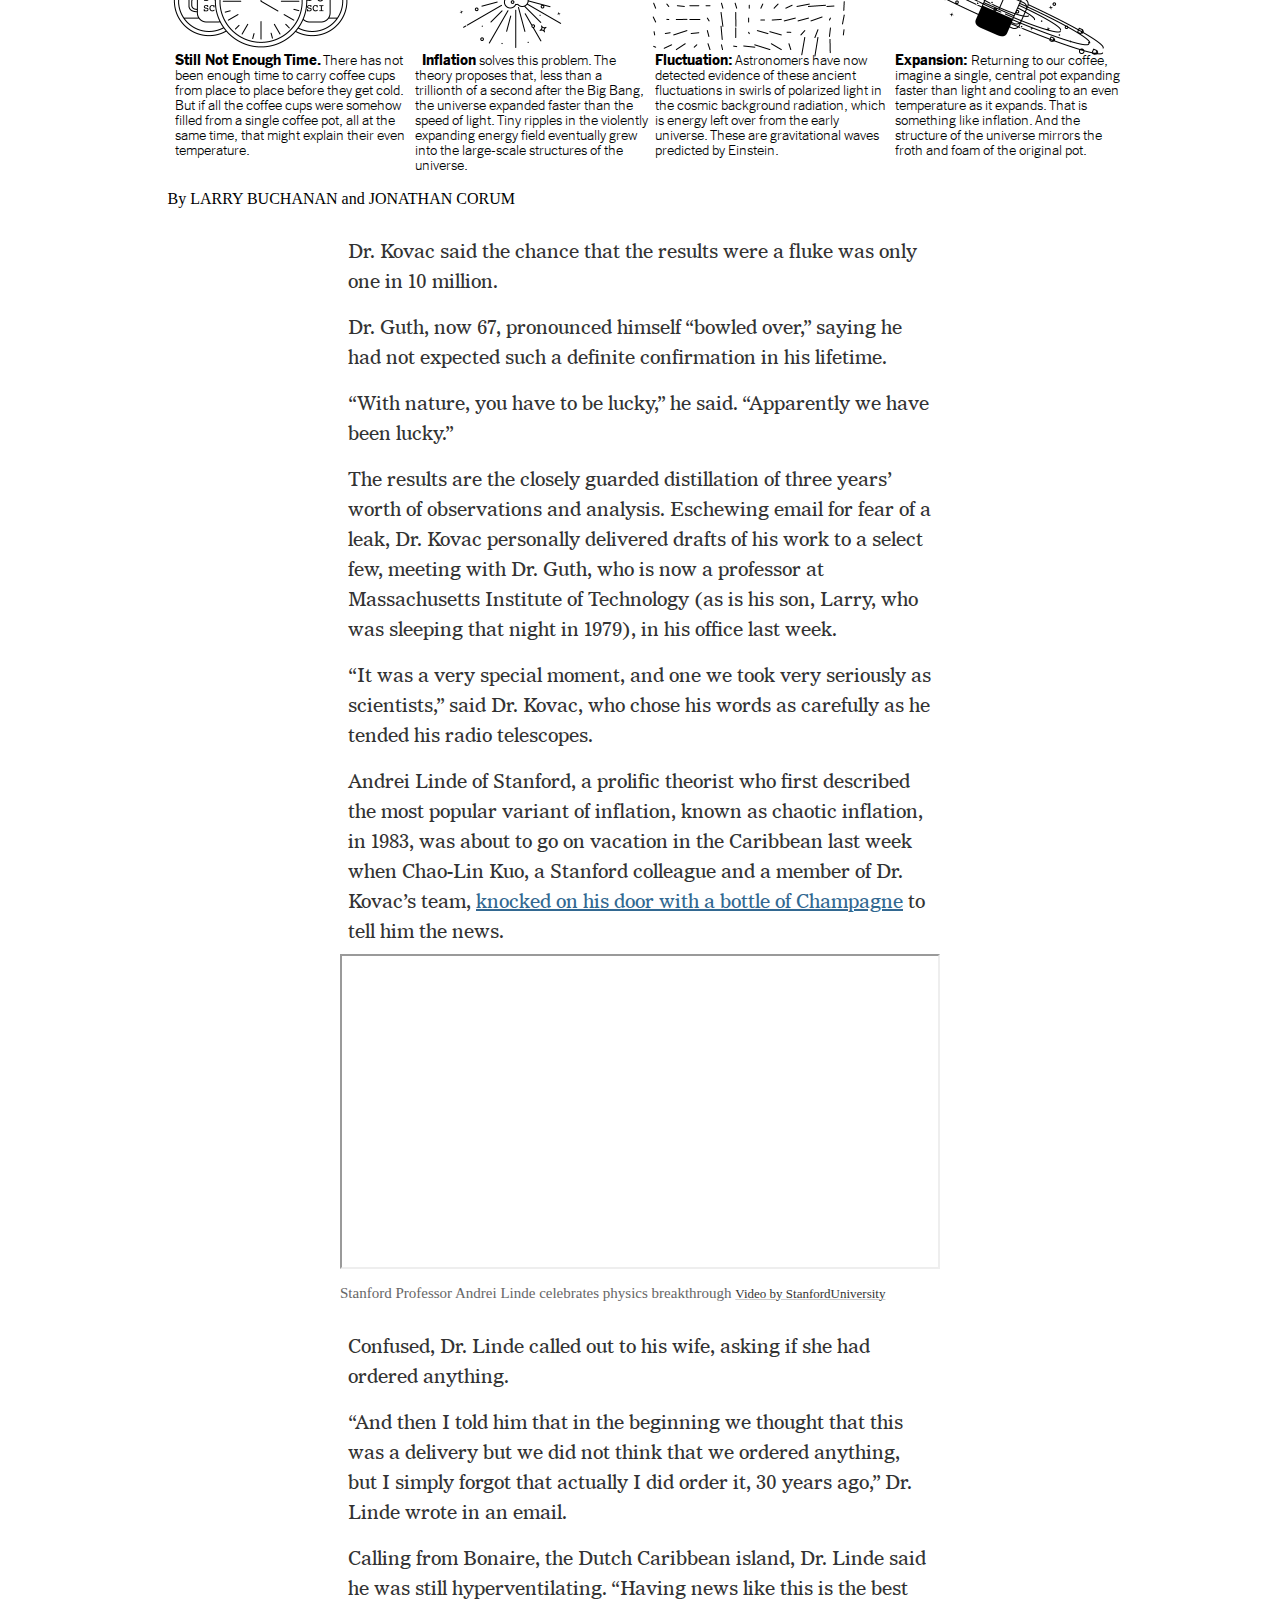
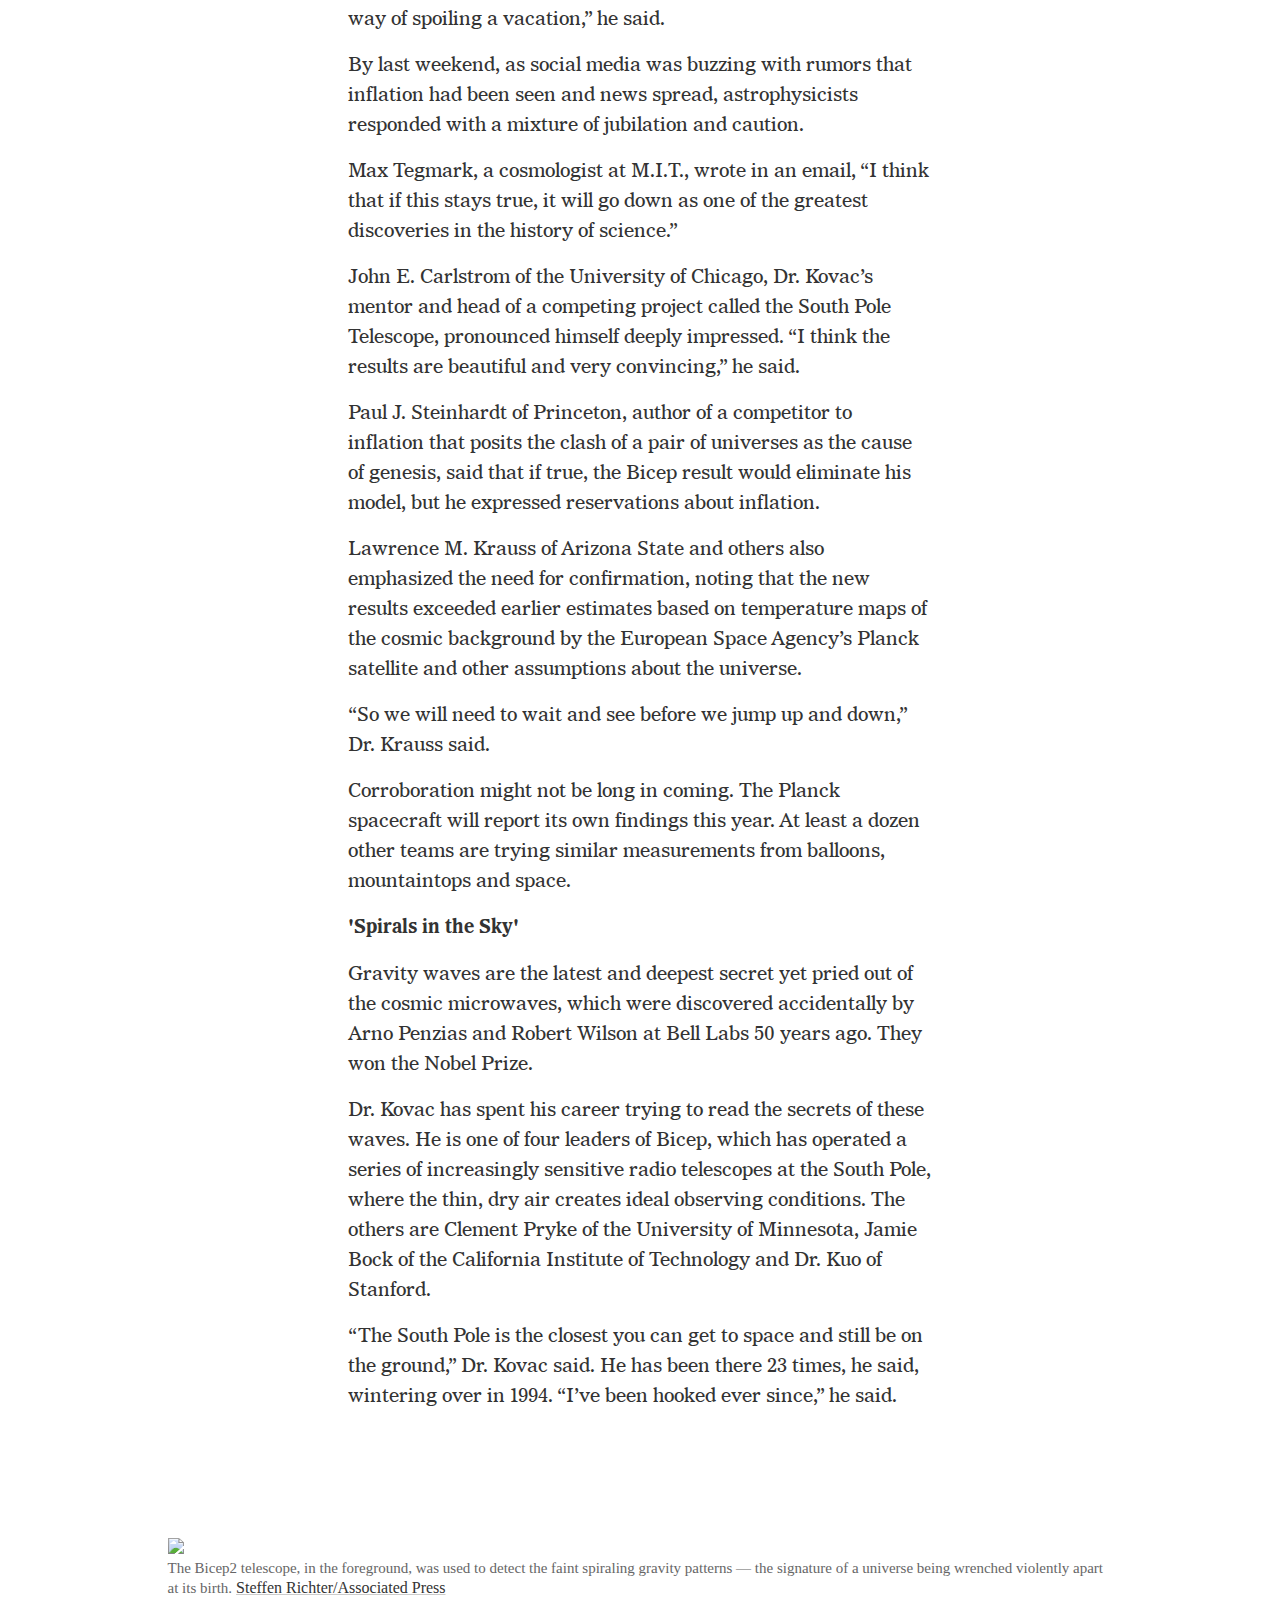
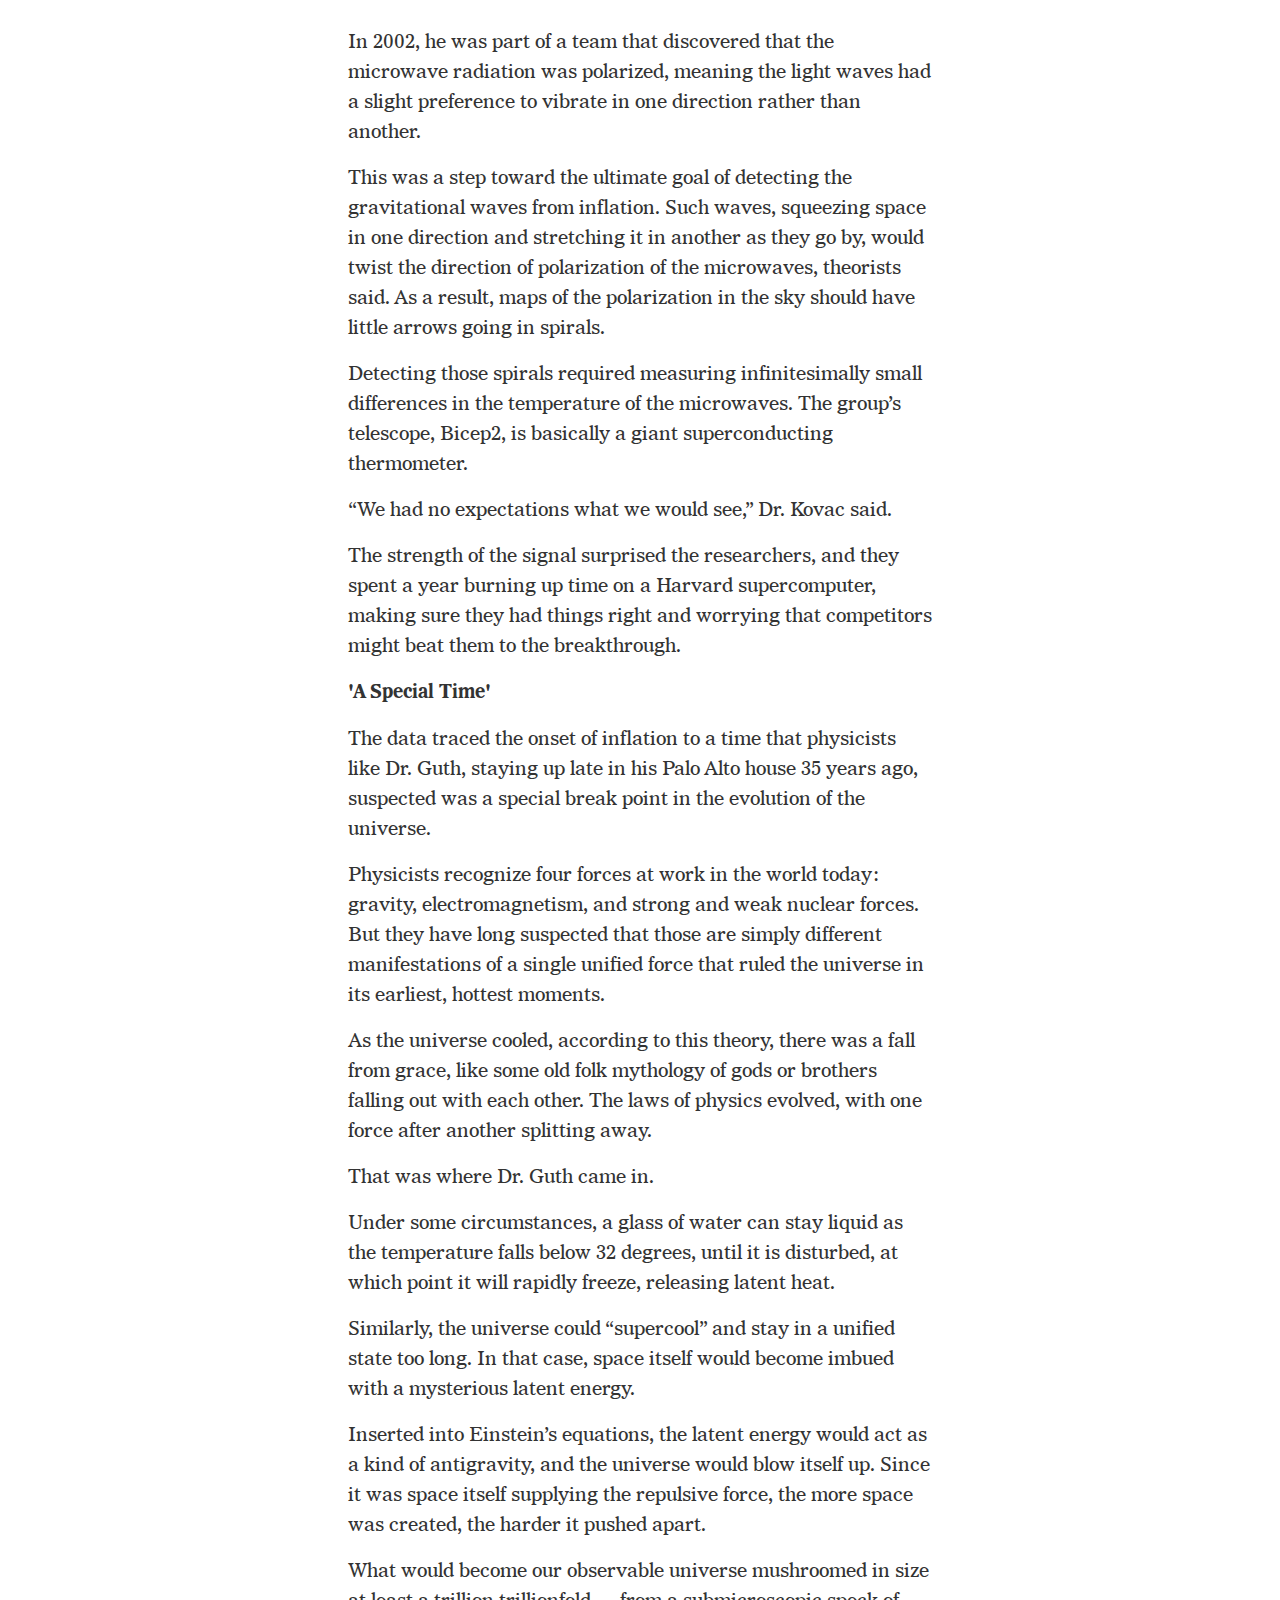
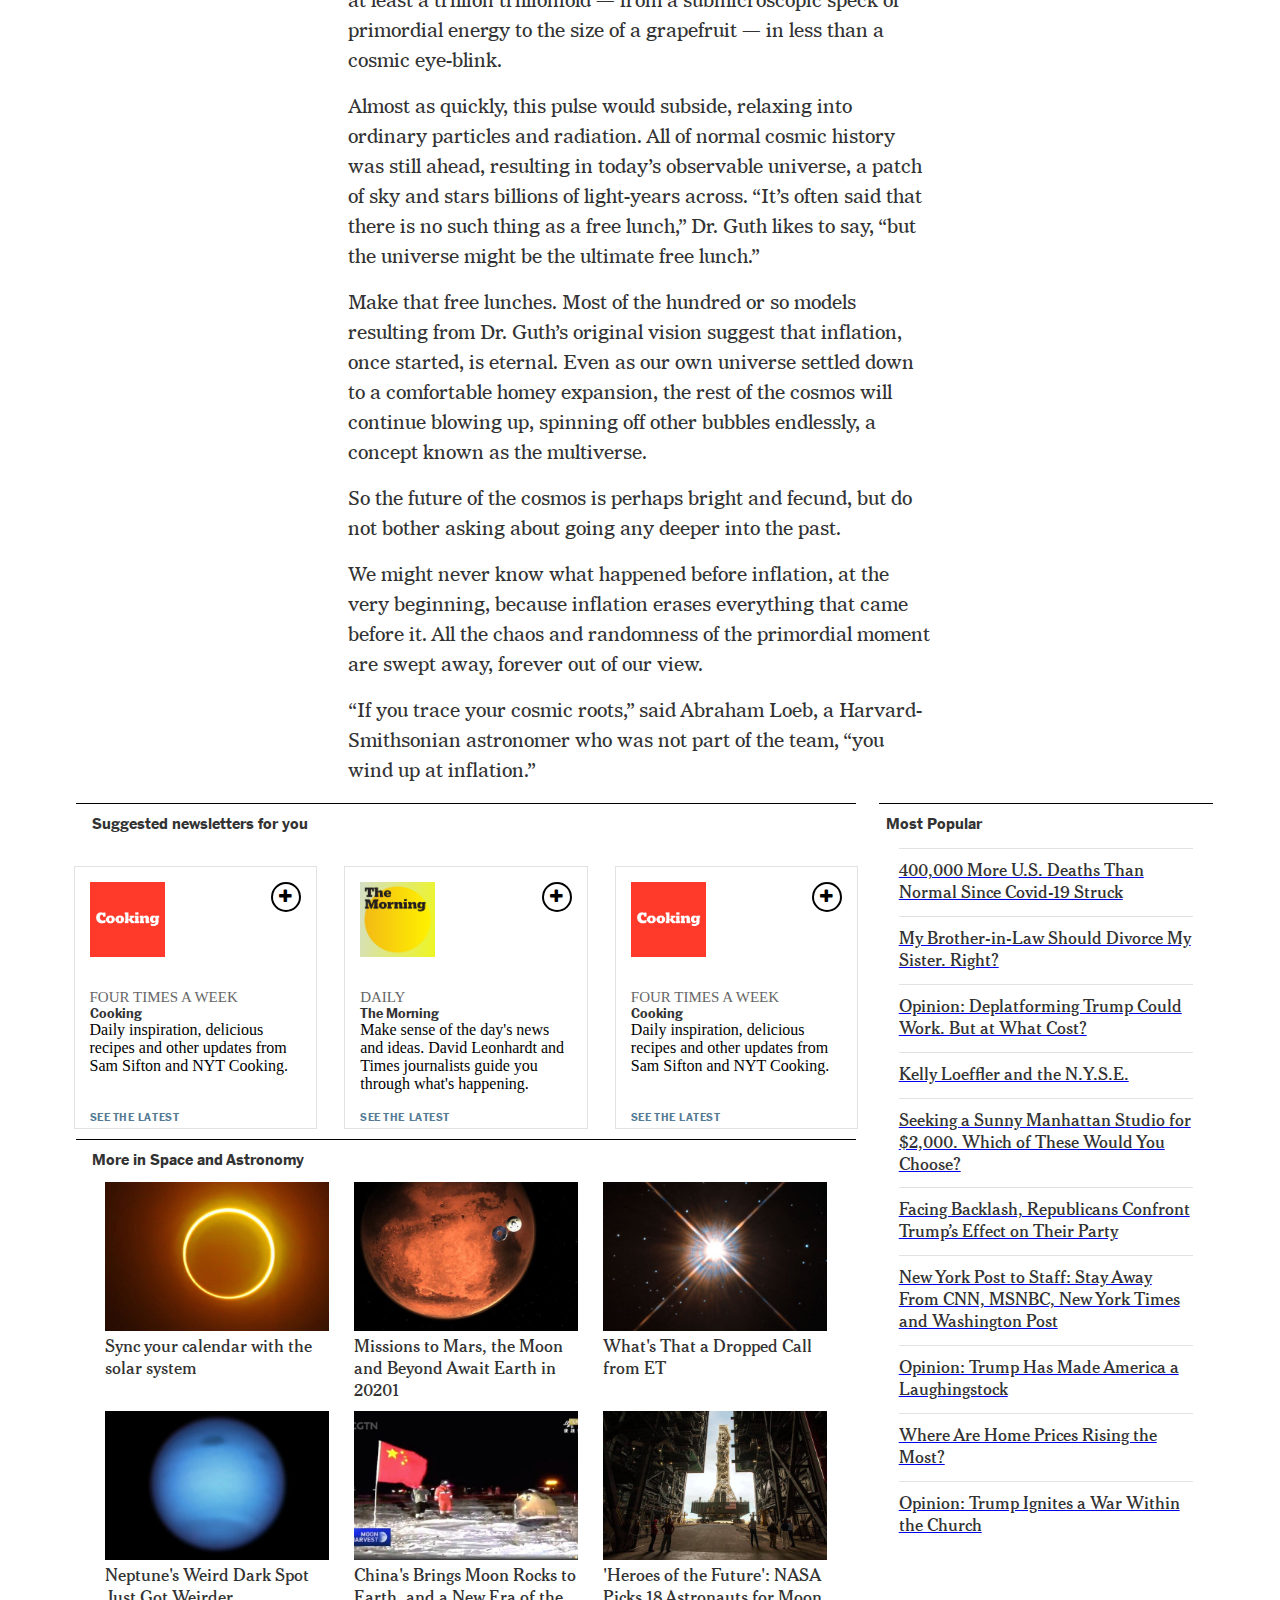
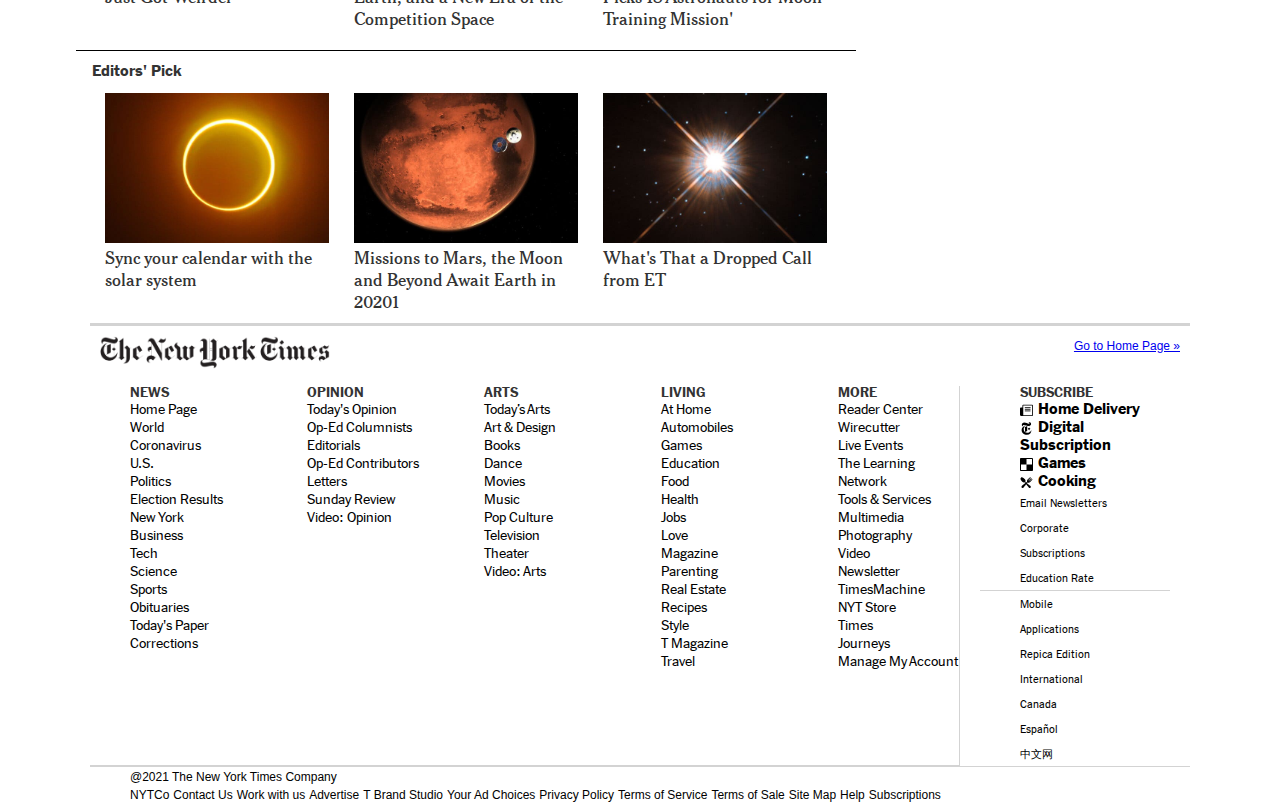
==== commit 13856c36: "Fixed suggested content" ====
--- a/index.html
+++ b/index.html
@@ -92,7 +92,8 @@
         <div class="editors-pick">
           <h2>Editor's Pick</h2>
           <article class="editors-pick-article">
-            <img class="editors-pick-img" src="./images/editors-pick-01.jpg" alt="Picture of POC male-presenting person smiling">
+            <img class="editors-pick-img" src="./images/editors-pick-01.jpg"
+              alt="Picture of POC male-presenting person smiling">
             <a href="#">When Getting High Is a Hobby, Not a Habit</a>
           </article>
           <article class="editors-pick-article">
@@ -327,7 +328,49 @@
         <div class="footer-vertical-content">
           <h3>Suggested newsletters for you</h3>
         </div>
-        <div class="footer-newsletters">
+        <div class="footer-vertical-grid">
+          <div class="footer-grid-suggest">
+            <div class="suggest-container">
+              <img class="editors-pick-img img-suggested" src="images/newsletter1.png" alt="Cooking logo">
+              <div class="plus"><i class="fa fa-plus"></i>
+              </div>
+            </div>
+            <div class="suggest-button-container">
+            <span class="caption">FOUR TIMES A WEEK</span>
+            <h2>Cooking</h2>
+            <span>Daily inspiration, delicious recipes and other updates from Sam Sifton and NYT Cooking.</span>              
+            </div>
+            <a class="link-suggest">See the latest</a>
+          </div>
+          <div class="footer-grid-suggest">
+            <div class="suggest-container">
+              <img class="editors-pick-img img-suggested" src="images/newsletter2.png" alt="Cooking logo">
+              <div class="plus"><i class="fa fa-plus"></i>
+              </div>
+            </div>
+            <div class="suggest-button-container">
+            <span class="caption">DAILY</span>
+            <h2>The Morning</h2>
+            <span>Make sense of the day's news and ideas. David Leonhardt and Times journalists guide you through what's happening.</span>              
+            </div>
+            <a class="link-suggest">See the latest</a>
+          </div>
+          <div class="footer-grid-suggest">
+            <div class="suggest-container">
+              <img class="editors-pick-img img-suggested" src="images/newsletter1.png" alt="Cooking logo">
+              <div class="plus"><i class="fa fa-plus"></i>
+              </div>
+            </div>
+            <div class="suggest-button-container">
+            <span class="caption">FOUR TIMES A WEEK</span>
+            <h2>Cooking</h2>
+            <span>Daily inspiration, delicious recipes and other updates from Sam Sifton and NYT Cooking.</span>              
+            </div>
+            <a class="link-suggest">See the latest</a>
+          </div>
+        </div>
+        <!--
+        <div class="footer-newsletzters">
           <div class="footer-newsletter-grid">
             <div><img src="images/newsletter1.png" alt="Cooking logo" class="footer-newsletter-img"></div>
             <div class="footer-description">
@@ -365,33 +408,34 @@
               <div><a href="#">+</a></div>
           </div>
       </div>
+    -->
         <div class="footer-vertical-content">
           <h3>More in Space and Astronomy</h3>
           <div class="footer-vertical-grid">
             <div class="footer-grid-suggest footer-article">
-              <img class="footer-article-img" src="./images/space-01.jpg" alt="space"/>
+              <img class="footer-article-img" src="./images/space-01.jpg" alt="space" />
               <h4>Sync your calendar with the solar system</h4>
             </div>
             <div class="footer-grid-suggest footer-article">
-              <img class="footer-article-img" src="./images/space-02.jpg" alt="space"/>
+              <img class="footer-article-img" src="./images/space-02.jpg" alt="space" />
               <h4>Missions to Mars, the Moon and Beyond Await Earth in 20201</h4>
             </div>
             <div class="footer-grid-suggest footer-article">
-              <img class="footer-article-img" src="./images/space-03.jpg" alt="space"/>
+              <img class="footer-article-img" src="./images/space-03.jpg" alt="space" />
               <h4>What's That a Dropped Call from ET</h4>
             </div>
           </div>
           <div class="footer-vertical-grid">
             <div class="footer-grid-suggest footer-article">
-              <img class="footer-article-img" src="./images/space-04.jpg" alt="space"/>
+              <img class="footer-article-img" src="./images/space-04.jpg" alt="space" />
               <h4>Neptune's Weird Dark Spot Just Got Weirder</h4>
             </div>
             <div class="footer-grid-suggest footer-article">
-              <img class="footer-article-img" src="./images/space-05.jpg" alt="space"/>
+              <img class="footer-article-img" src="./images/space-05.jpg" alt="space" />
               <h4>China's Brings Moon Rocks to Earth, and a New Era of the Competition Space</h4>
             </div>
             <div class="footer-grid-suggest footer-article">
-              <img class="footer-article-img" src="./images/space-06.jpg" alt="space"/>
+              <img class="footer-article-img" src="./images/space-06.jpg" alt="space" />
               <h4>'Heroes of the Future': NASA Picks 18 Astronauts for Moon Training Mission'</h4>
             </div>
           </div>
@@ -400,15 +444,15 @@
           <h3>Editors' Pick</h3>
           <div class="footer-vertical-grid">
             <div class="footer-grid-suggest footer-article">
-              <img class="footer-article-img" src="./images/space-01.jpg" alt="space"/>
+              <img class="footer-article-img" src="./images/space-01.jpg" alt="space" />
               <h4>Sync your calendar with the solar system</h4>
             </div>
             <div class="footer-grid-suggest footer-article">
-              <img class="footer-article-img" src="./images/space-02.jpg" alt="space"/>
+              <img class="footer-article-img" src="./images/space-02.jpg" alt="space" />
               <h4>Missions to Mars, the Moon and Beyond Await Earth in 20201</h4>
             </div>
             <div class="footer-grid-suggest footer-article">
-              <img class="footer-article-img" src="./images/space-03.jpg" alt="space"/>
+              <img class="footer-article-img" src="./images/space-03.jpg" alt="space" />
               <h4>What's That a Dropped Call from ET</h4>
             </div>
           </div>
@@ -418,34 +462,54 @@
         <div class="footer-vertical-content">
           <h3>Most Popular</h3>
           <div class="most-popular-tittle">
-            <a href="#"><h4>400,000 More U.S. Deaths Than Normal Since Covid-19 Struck</h4></a>
-          </div>
-          <div class="most-popular-tittle">
-            <a href="#"><h4>My Brother-in-Law Should Divorce My Sister. Right?</h4></a>
-          </div>
-          <div class="most-popular-tittle">
-            <a href="#"><h4>Opinion: Deplatforming Trump Could Work. But at What Cost?</h4></a>
-          </div>
-          <div class="most-popular-tittle">
-            <a href="#"><h4>Kelly Loeffler and the N.Y.S.E.</h4></a>
-          </div>
-          <div class="most-popular-tittle">
-            <a href="#"><h4>Seeking a Sunny Manhattan Studio for $2,000. Which of These Would You Choose?</h4></a>
-          </div>
-          <div class="most-popular-tittle">
-            <a href="#"><h4>Facing Backlash, Republicans Confront Trump’s Effect on Their Party</h4></a>
-          </div>
-          <div class="most-popular-tittle">
-            <a href="#"><h4>New York Post to Staff: Stay Away From CNN, MSNBC, New York Times and Washington Post</h4></a>
-          </div>
-          <div class="most-popular-tittle">
-            <a href="#"><h4>Opinion: Trump Has Made America a Laughingstock</h4></a>
-          </div>
-          <div class="most-popular-tittle">
-            <a href="#"><h4>Where Are Home Prices Rising the Most?</h4></a>
-          </div>
-          <div class="most-popular-tittle">
-            <a href="#"><h4>Opinion: Trump Ignites a War Within the Church</h4></a>
+            <a href="#">
+              <h4>400,000 More U.S. Deaths Than Normal Since Covid-19 Struck</h4>
+            </a>
+          </div>
+          <div class="most-popular-tittle">
+            <a href="#">
+              <h4>My Brother-in-Law Should Divorce My Sister. Right?</h4>
+            </a>
+          </div>
+          <div class="most-popular-tittle">
+            <a href="#">
+              <h4>Opinion: Deplatforming Trump Could Work. But at What Cost?</h4>
+            </a>
+          </div>
+          <div class="most-popular-tittle">
+            <a href="#">
+              <h4>Kelly Loeffler and the N.Y.S.E.</h4>
+            </a>
+          </div>
+          <div class="most-popular-tittle">
+            <a href="#">
+              <h4>Seeking a Sunny Manhattan Studio for $2,000. Which of These Would You Choose?</h4>
+            </a>
+          </div>
+          <div class="most-popular-tittle">
+            <a href="#">
+              <h4>Facing Backlash, Republicans Confront Trump’s Effect on Their Party</h4>
+            </a>
+          </div>
+          <div class="most-popular-tittle">
+            <a href="#">
+              <h4>New York Post to Staff: Stay Away From CNN, MSNBC, New York Times and Washington Post</h4>
+            </a>
+          </div>
+          <div class="most-popular-tittle">
+            <a href="#">
+              <h4>Opinion: Trump Has Made America a Laughingstock</h4>
+            </a>
+          </div>
+          <div class="most-popular-tittle">
+            <a href="#">
+              <h4>Where Are Home Prices Rising the Most?</h4>
+            </a>
+          </div>
+          <div class="most-popular-tittle">
+            <a href="#">
+              <h4>Opinion: Trump Ignites a War Within the Church</h4>
+            </a>
           </div>
         </div>
       </div>
@@ -454,8 +518,8 @@
   <nav class="footerNav">
     <div class="footerNavContent">
       <header class="footerNavHeader">
-        <a href="https://www.nytimes.com/"><img src="images/nyt_logo.png"
-            class="footerNavLogo" alt="New York Times Logo"></a>
+        <a href="https://www.nytimes.com/"><img src="images/nyt_logo.png" class="footerNavLogo"
+            alt="New York Times Logo"></a>
         <div class="footerHomepage">
           <a class="homepageLink" href="https://www.nytimes.com/">Go to Home Page »</a>
         </div>
--- a/css/main.css
+++ b/css/main.css
@@ -7,7 +7,6 @@
 
 body {
   background-color: #fff;
-  font-family: 'imperial', Arial, Helvetica, sans-serif;
   box-sizing: border-box;
   overflow-x: hidden;
 }
@@ -167,7 +166,7 @@
 
 .main-tittle {
   font-size: 40px;
-  font-family: 'chetelman', Arial, Helvetica, sans-serif;
+  font-family: 'cheltenham', Arial, Helvetica, sans-serif;
   font-style: italic;
   line-height: 48px;
   color: #121212;
@@ -443,3 +442,42 @@
   margin: 4%;
   padding-top: 10px;
 }
+
+.suggest-container {
+  width: 100%;
+  height: 120px;
+  padding: 15px;
+}
+
+.suggest-button-container {
+  width: 100%;
+  padding: 0px 15px;
+  height: 120px;
+}
+
+.plus {
+  border: 2px solid #000;
+  border-radius: 50%;
+  height: 30px;
+  width: 30px;
+  float: right;
+  padding: 4px 6px;
+}
+
+.plus:hover {
+  cursor: pointer;
+  background-color: #888;
+}
+
+.link-suggest {  
+  font-family: 'franklin', Arial, Helvetica, sans-serif;
+  color: #567b95;
+  text-decoration: none;
+  cursor: pointer;
+  font-size: 11px;
+  line-height: 11px;
+  font-weight: 700;
+  letter-spacing: 0.05em;
+  text-transform: uppercase;
+  margin-left: 15px;
+}
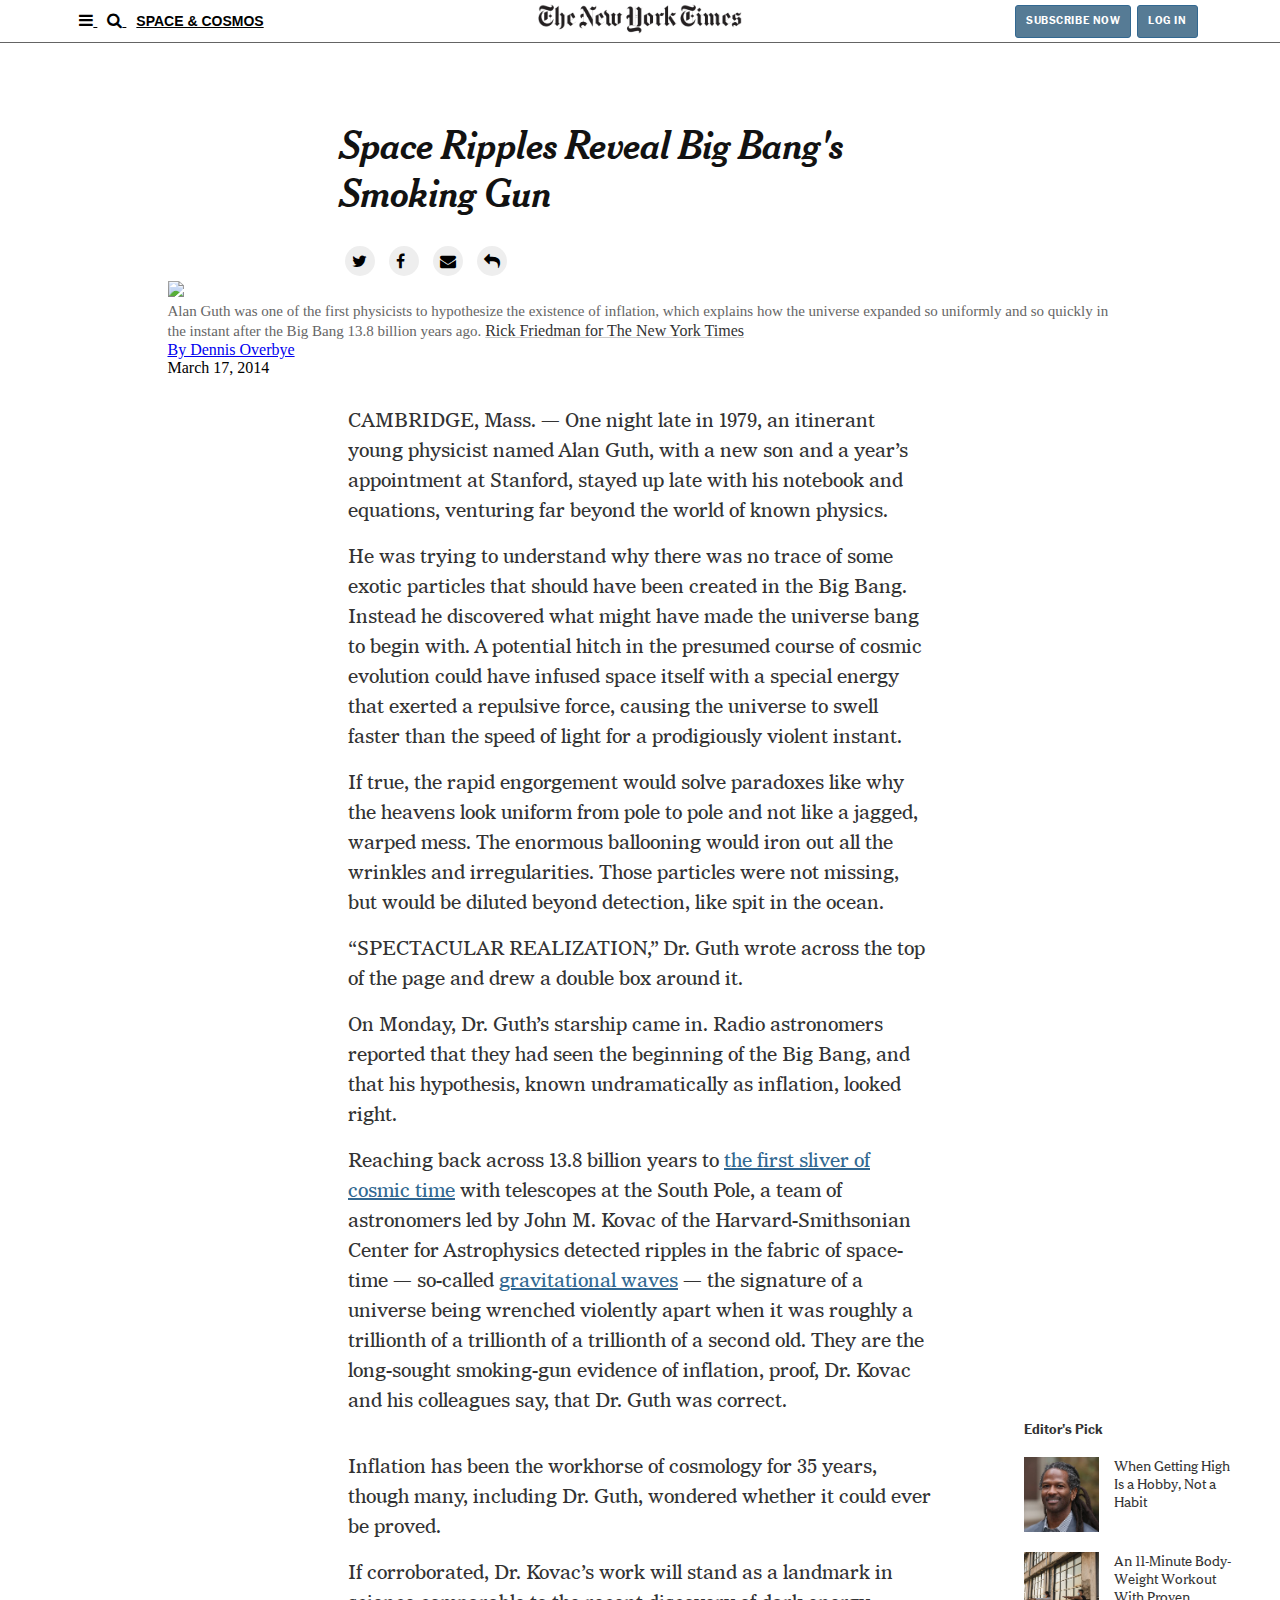
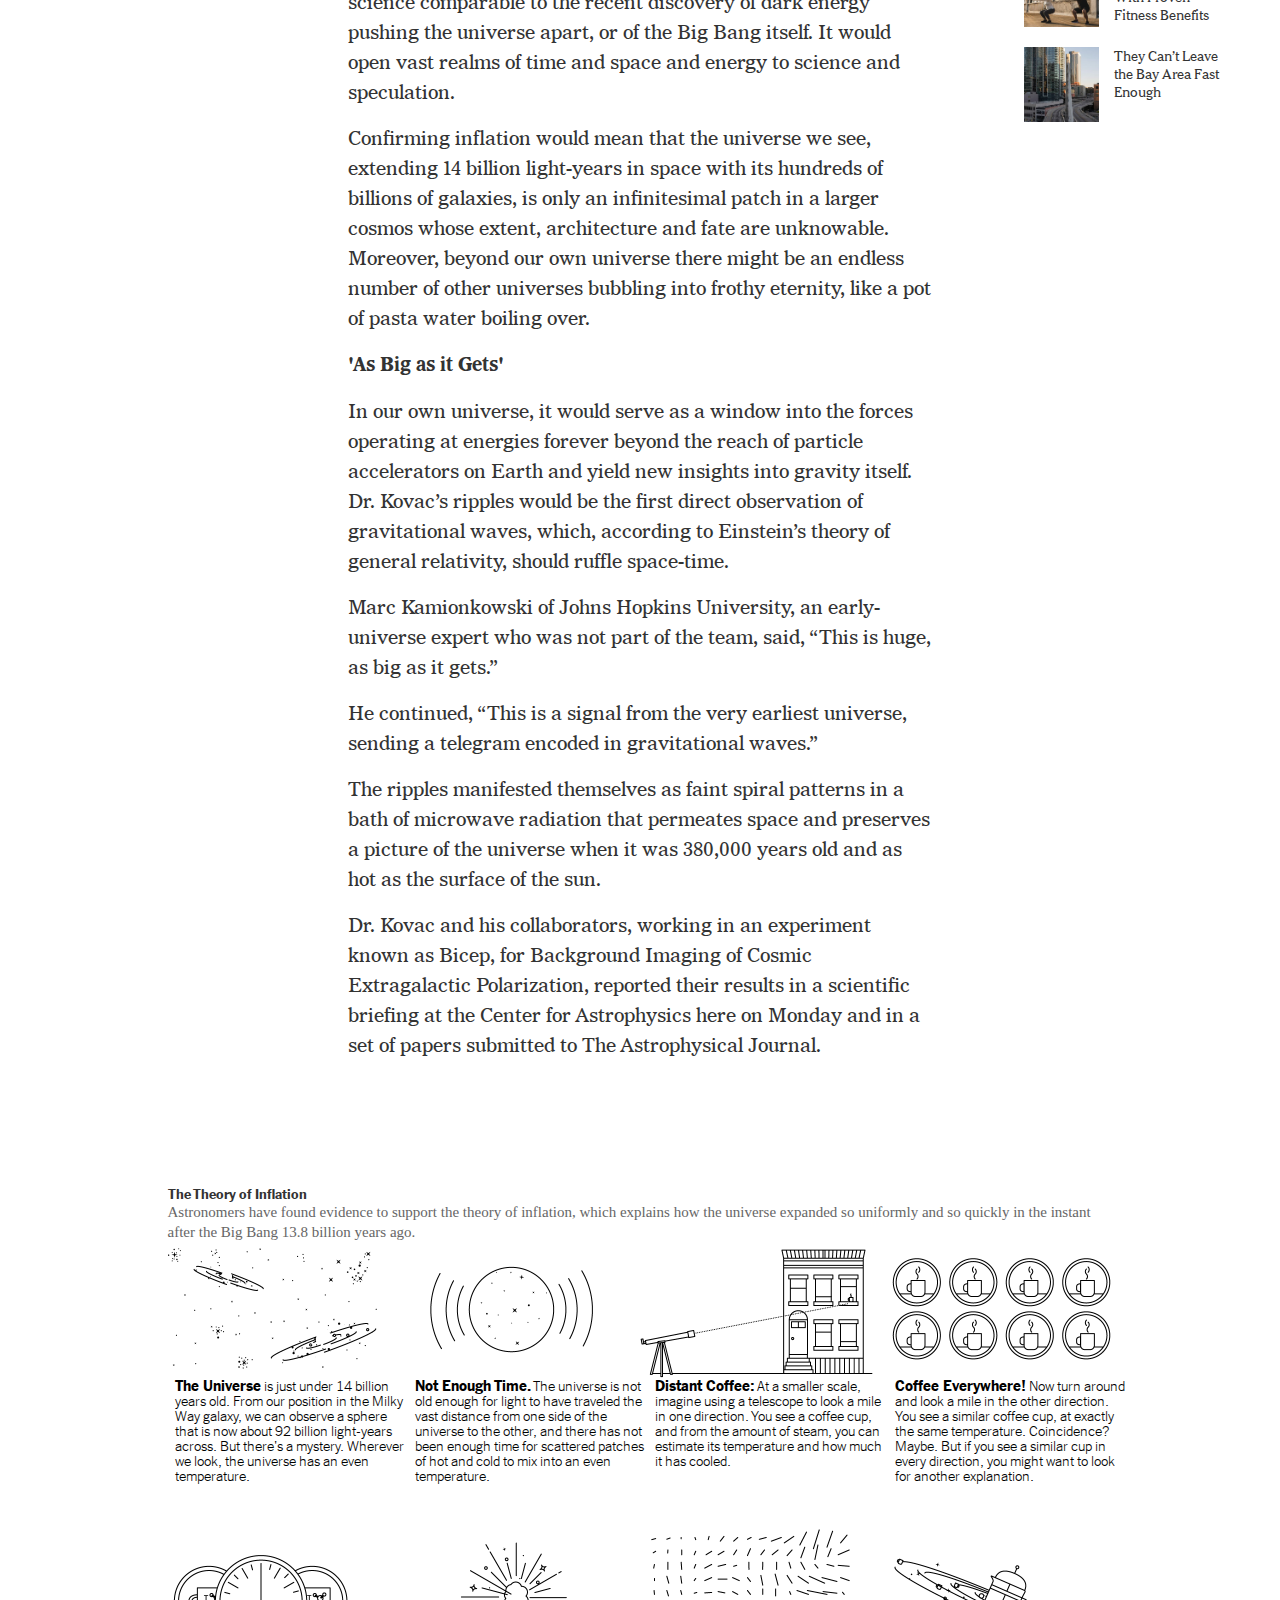
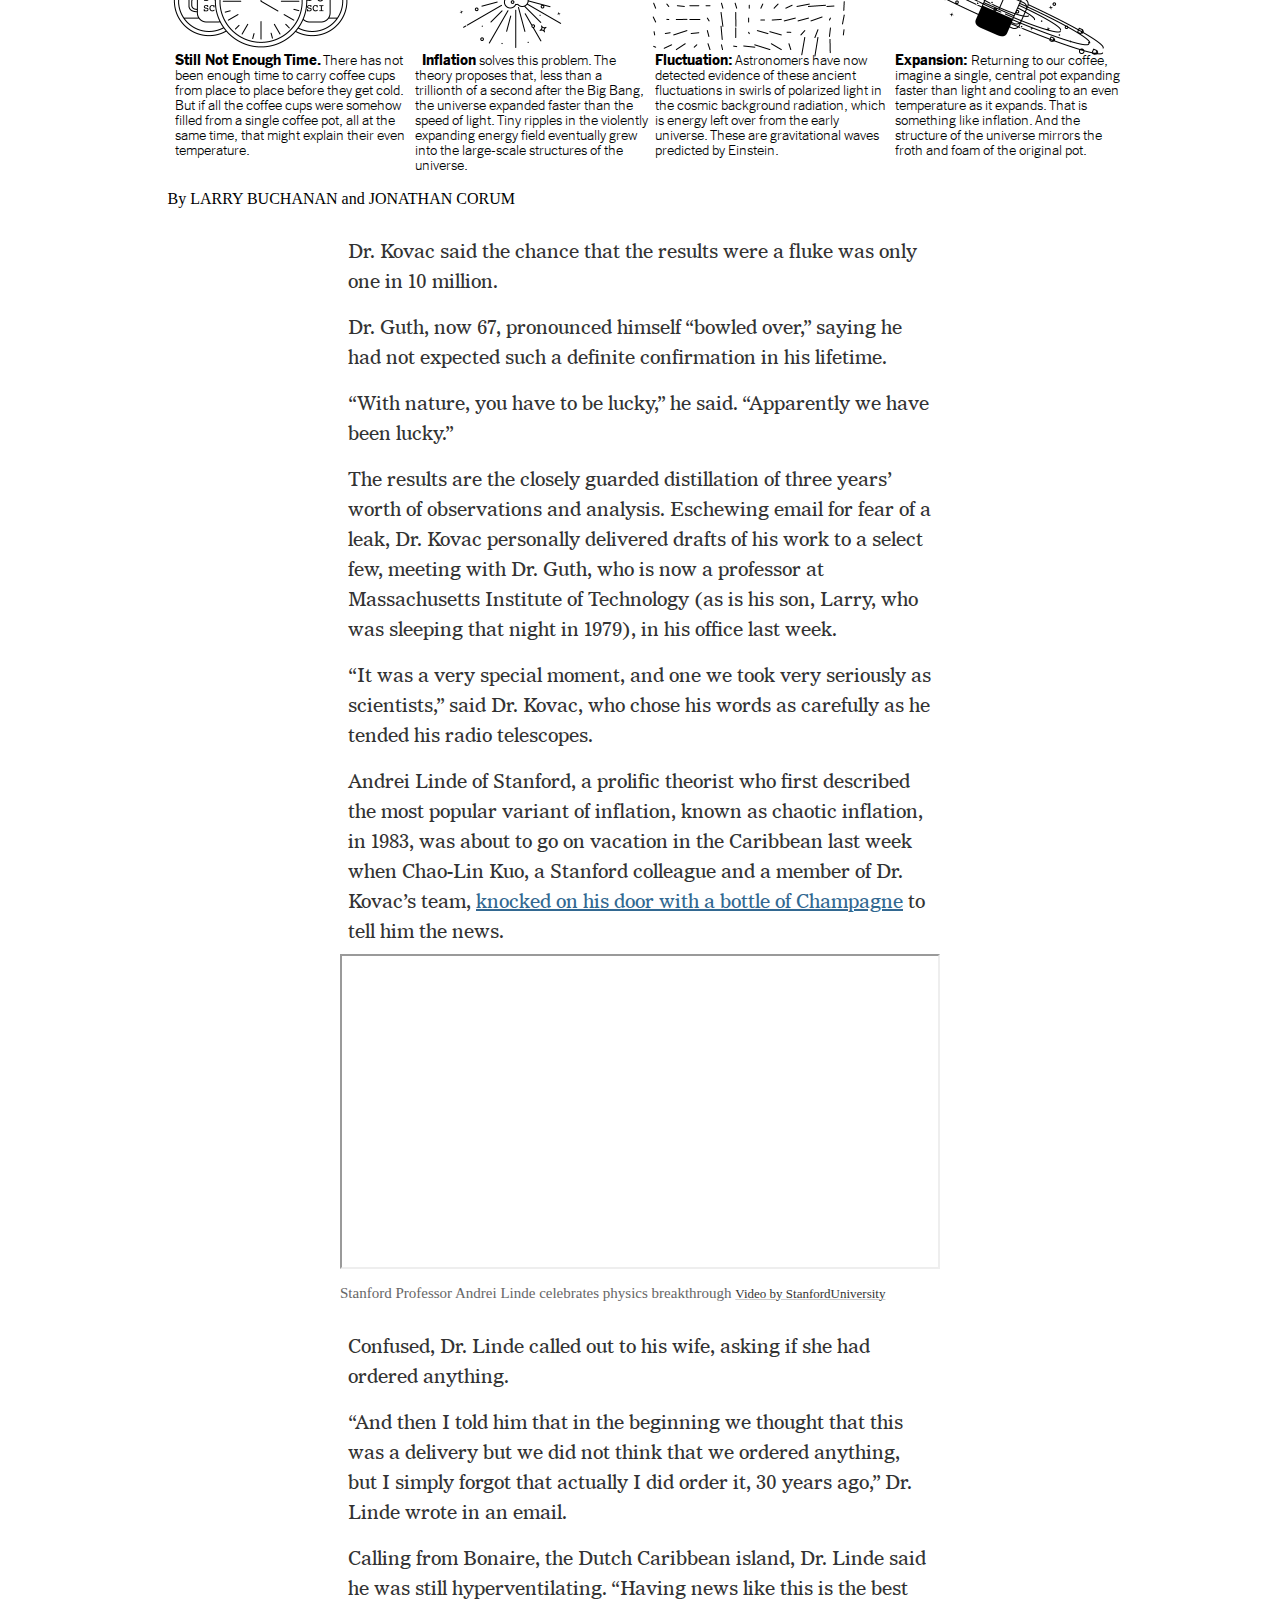
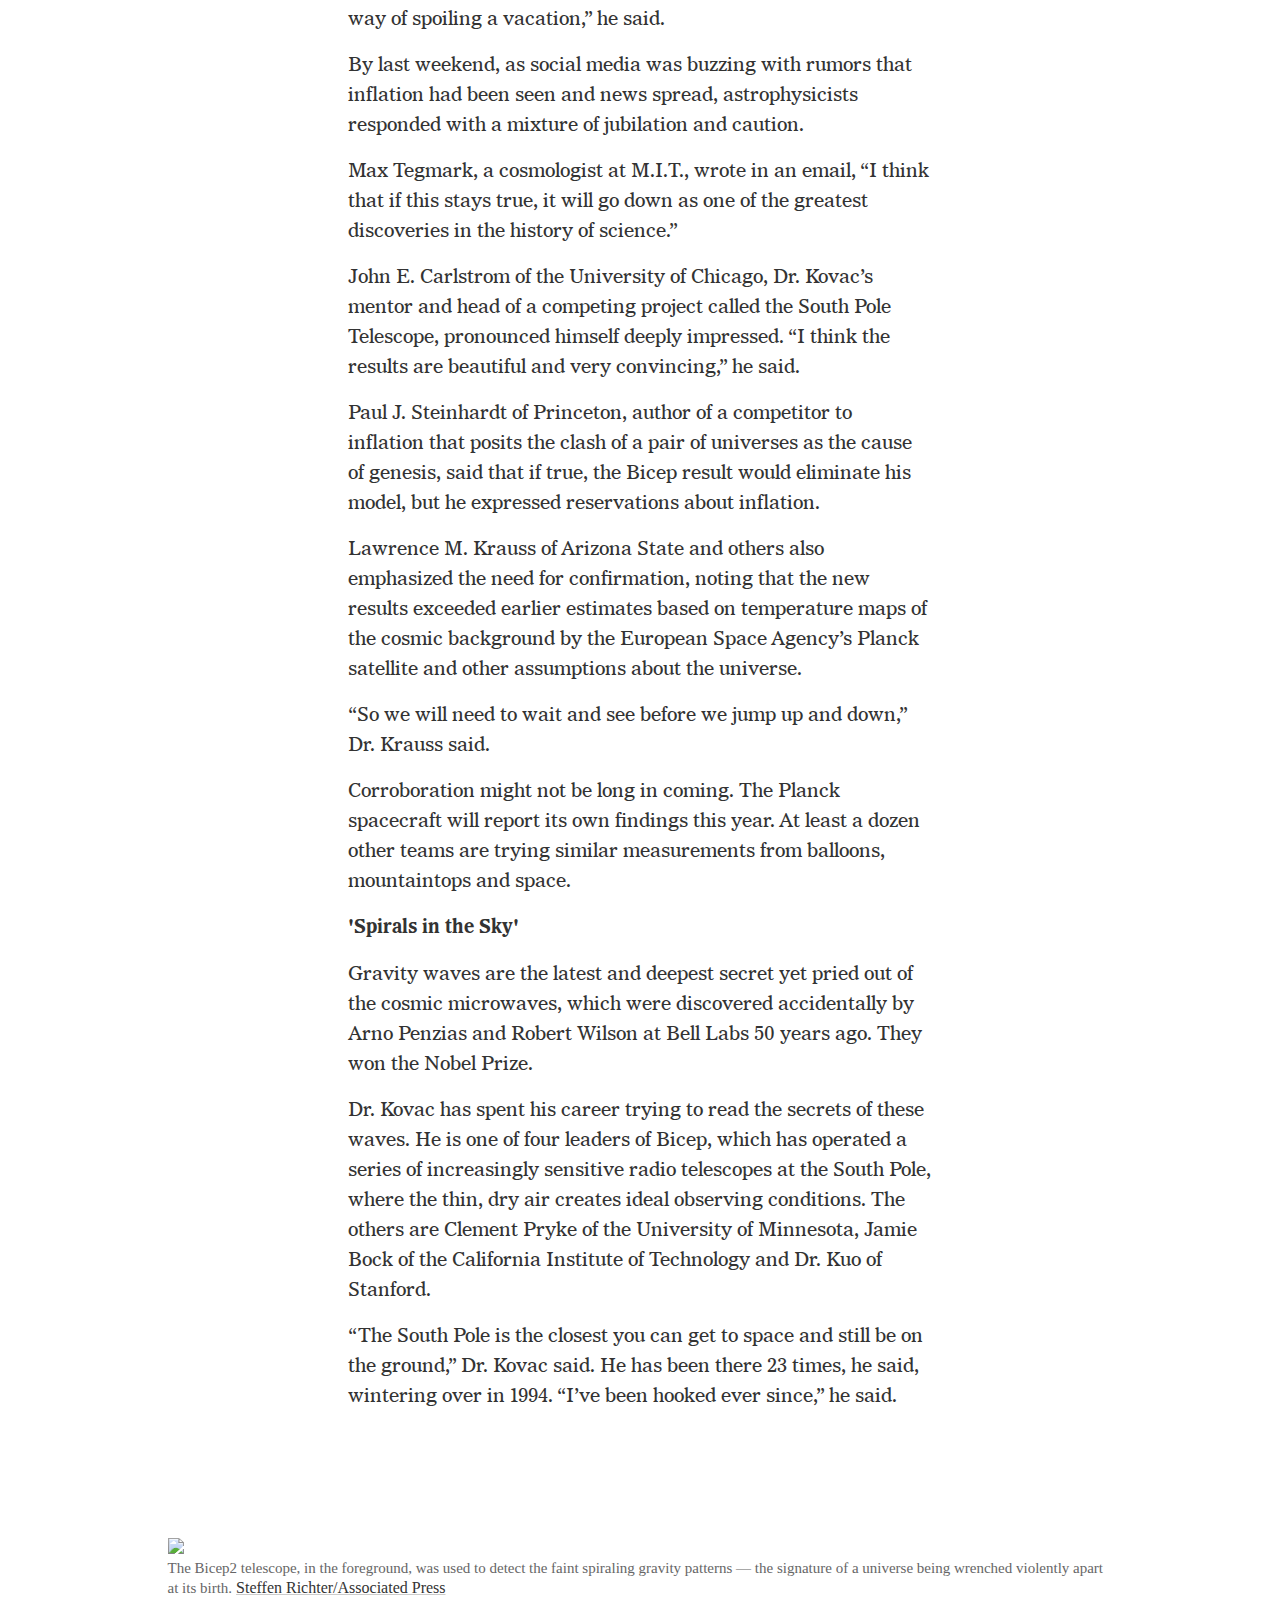
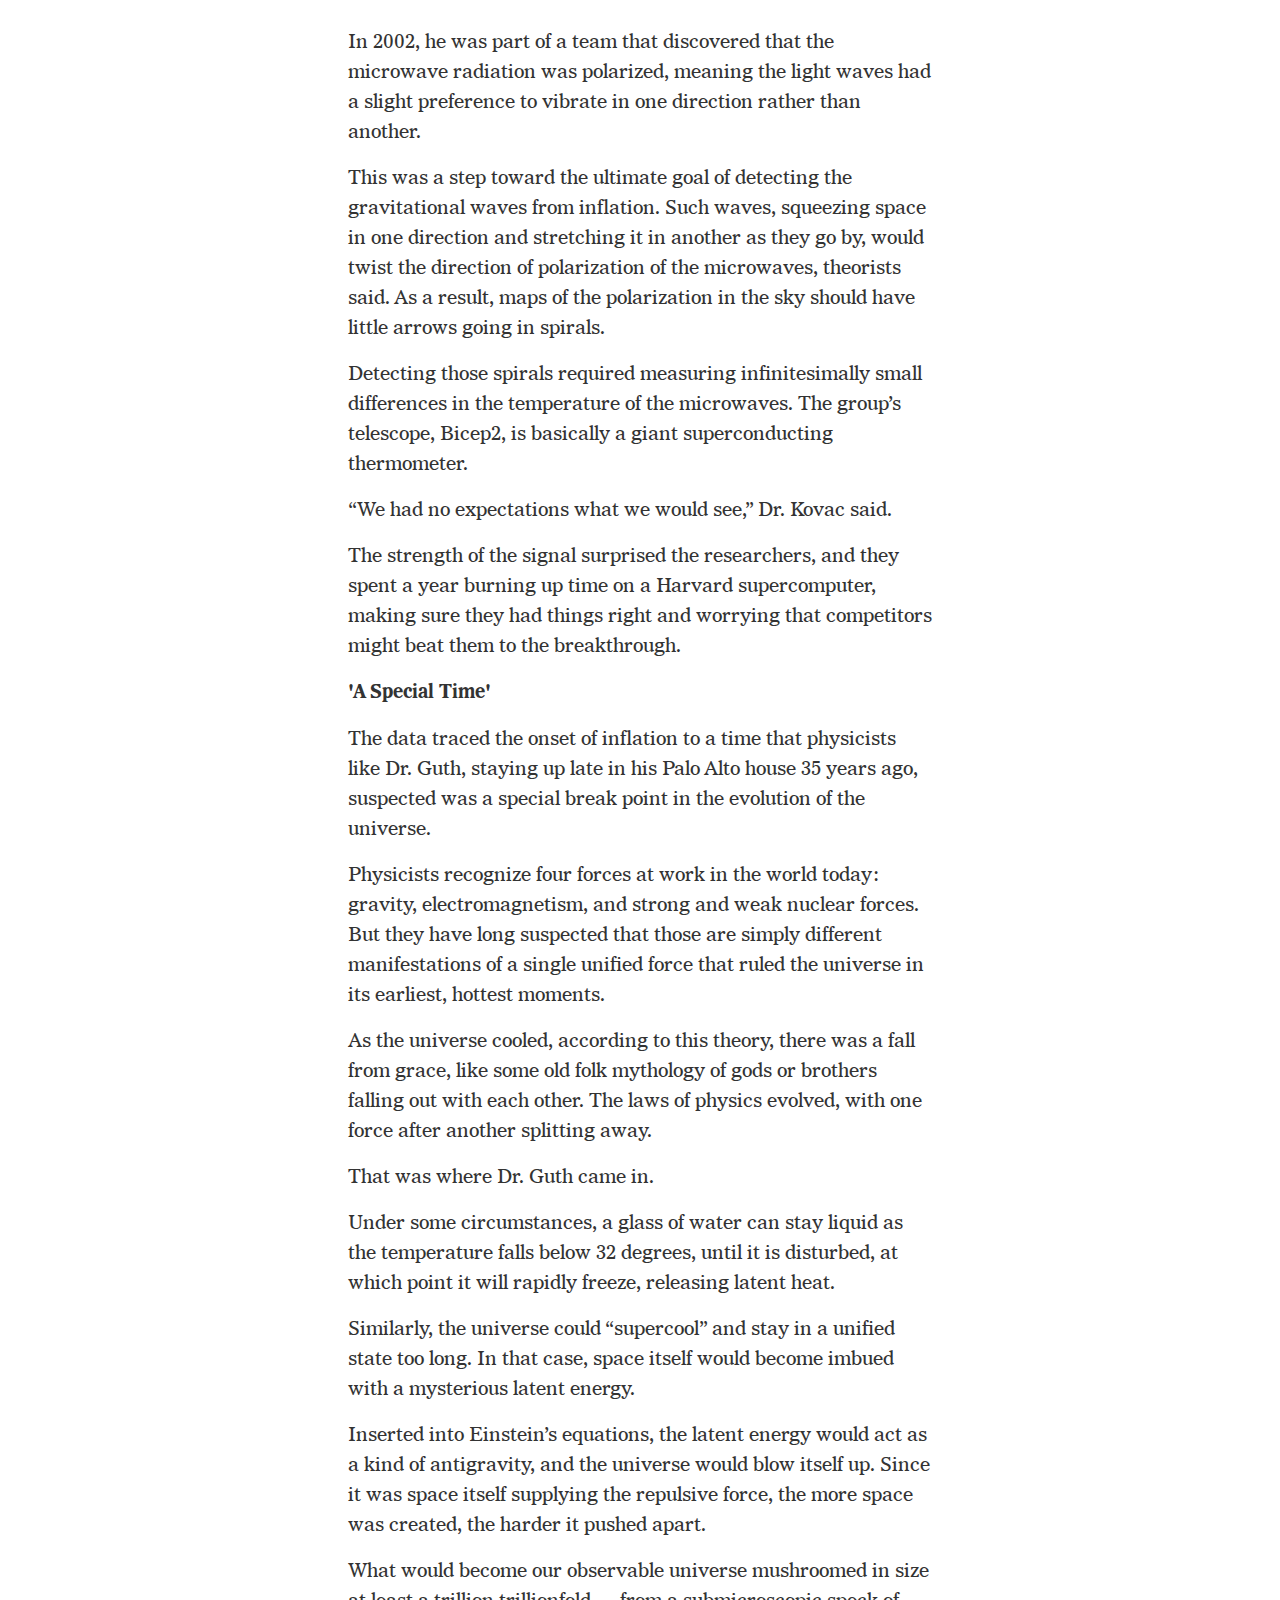
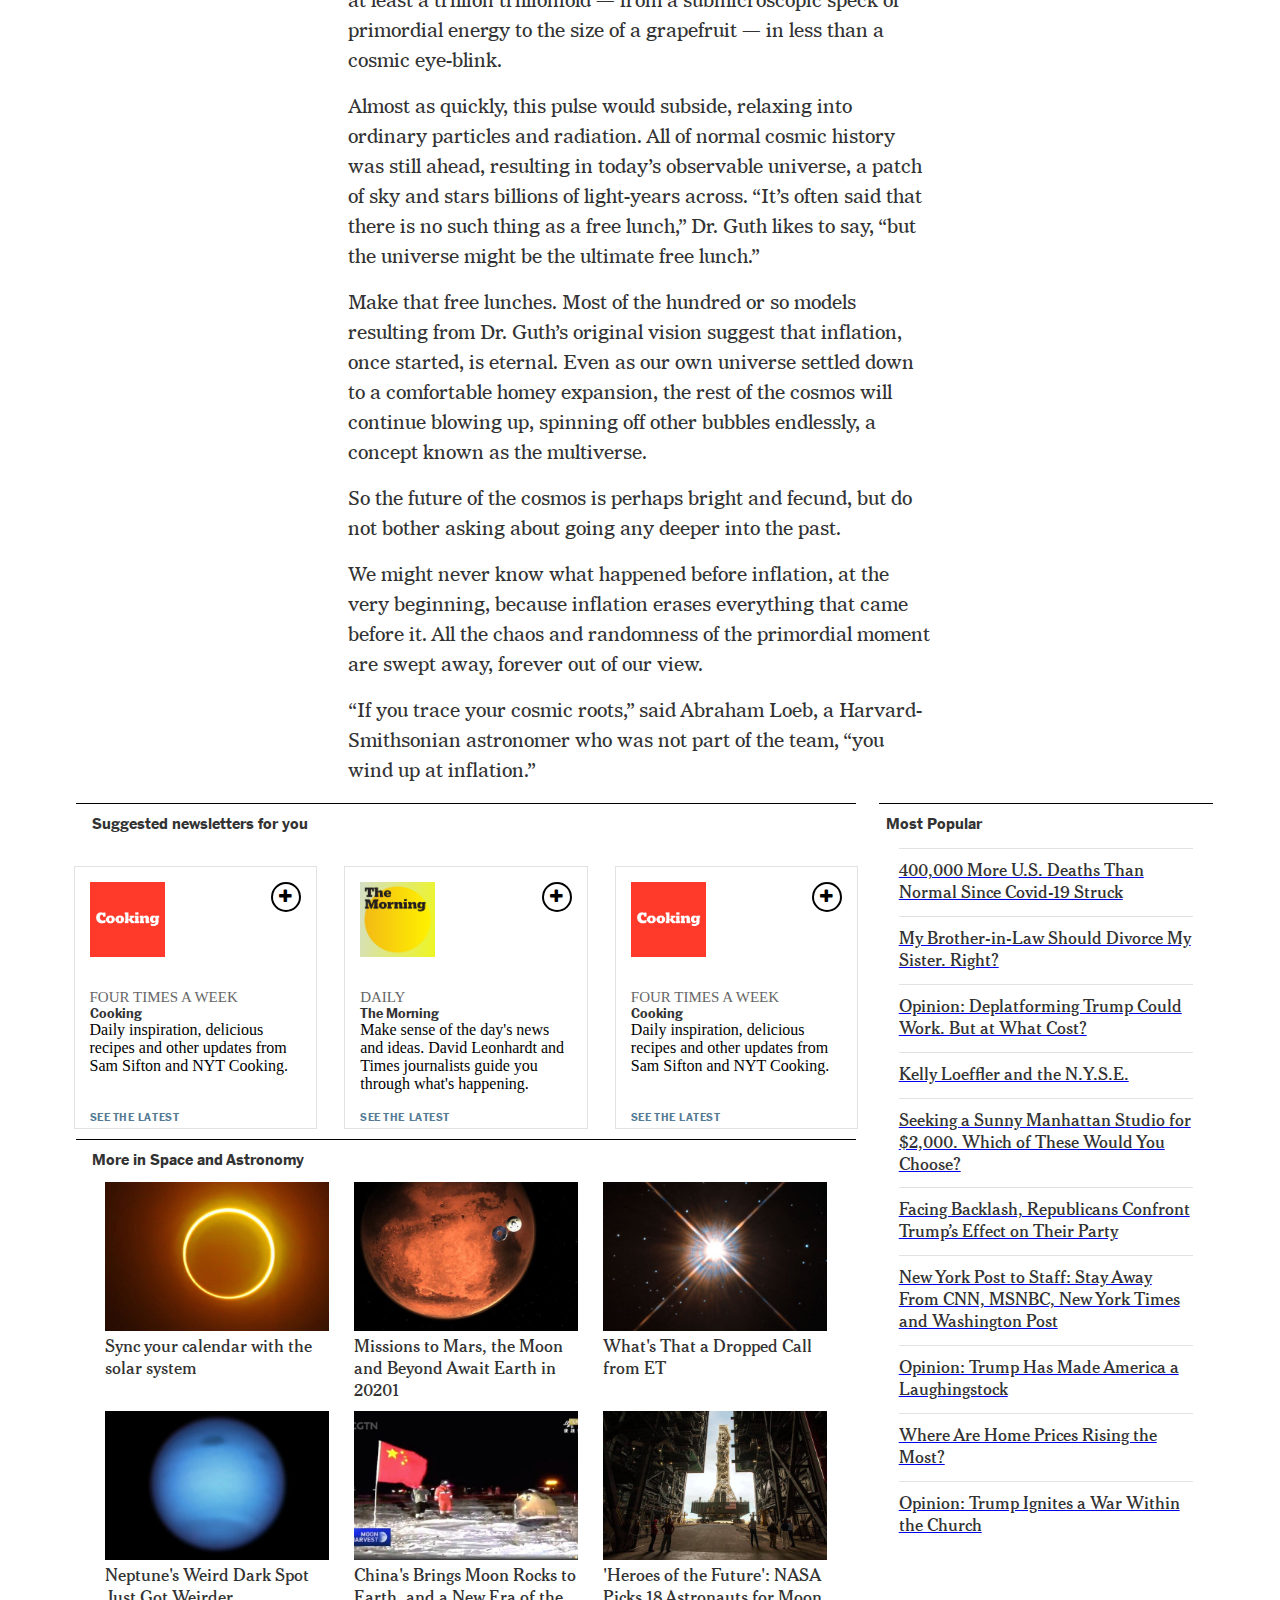
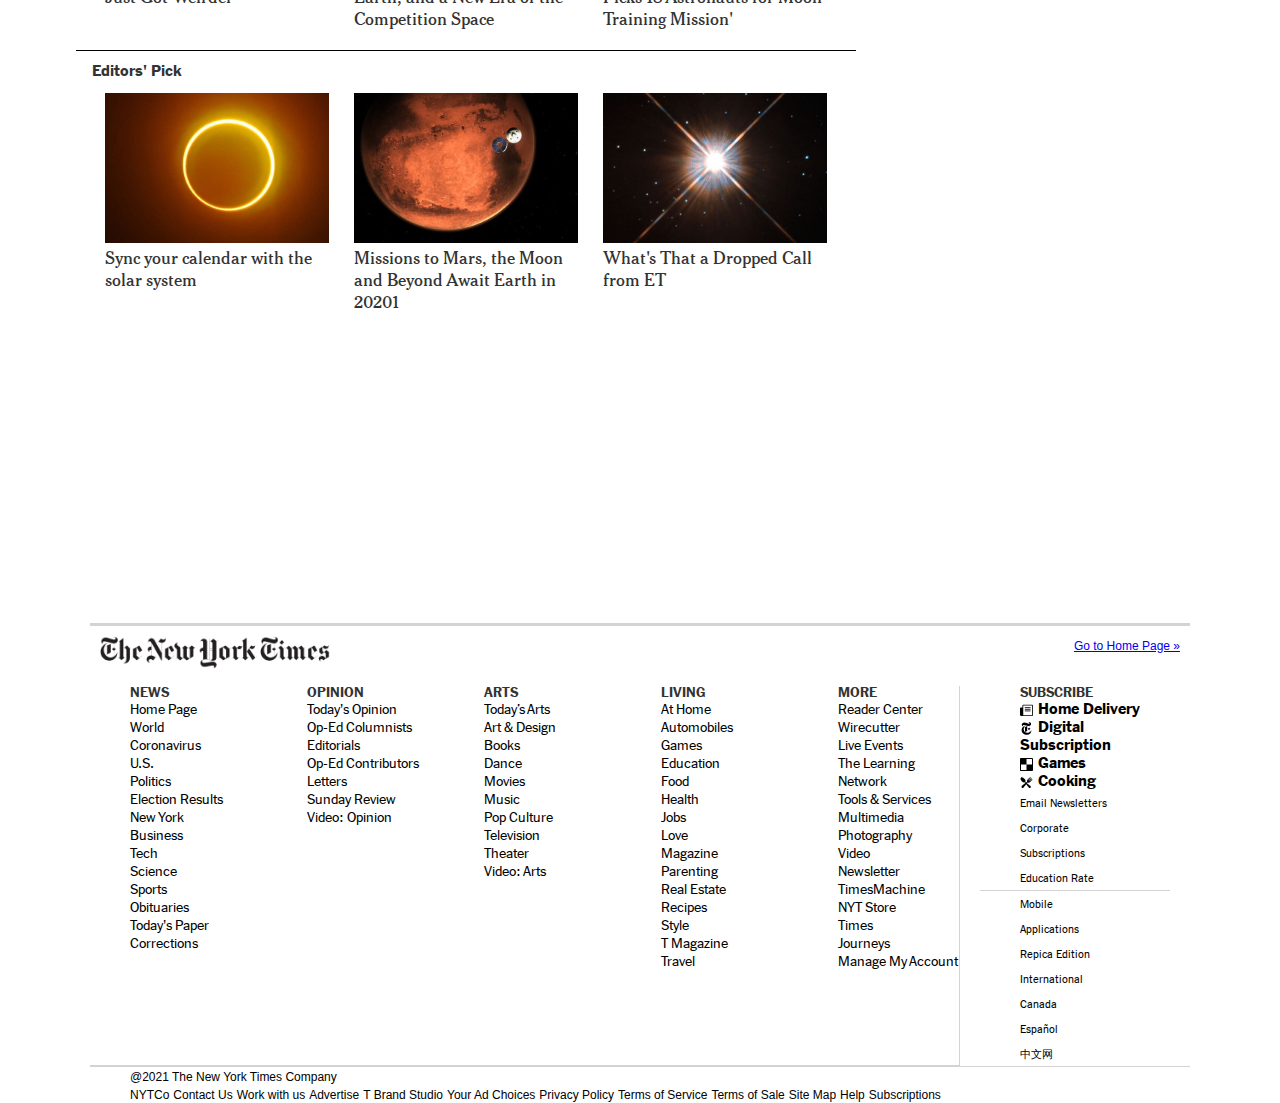
==== commit 65465e4d: "Merged changes in branch" ====
--- a/index.html
+++ b/index.html
@@ -369,46 +369,6 @@
             <a class="link-suggest">See the latest</a>
           </div>
         </div>
-        <!--
-        <div class="footer-newsletzters">
-          <div class="footer-newsletter-grid">
-            <div><img src="images/newsletter1.png" alt="Cooking logo" class="footer-newsletter-img"></div>
-            <div class="footer-description">
-                <div>
-                    <div>FOUR TIMES A WEEK</div>
-                    <div>Cooking</div>
-                    <div>Daily inspiration, delicious recipes and other updates from Sam Sifton and NYT Cooking.</div>
-                </div>
-                <div><a href="#">See the latest</a></div>
-            </div>
-            <div><a href="#">+</a></div>
-        </div>
-          <div class="footer-newsletter-grid">
-              <div><img src="images/newsletter2.png" alt="Morning logo" class="footer-newsletter-img"></div>
-              <div>
-                  <div>
-                      <div>DAILY</div>
-                      <div>The Morning</div>
-                      <div>Make sense of the day's news and ideas. David Leonhardt and Times journalists guide you through what's happening.</div>
-                  </div>
-                  <div><a href="#">See the latest</a></div>
-              </div>
-              <div><a href="#">+</a></div>
-          </div>
-          <div class="footer-newsletter-grid">
-              <div><img src="images/newsletter3.png" alt="White circles on black background" class="footer-newsletter-img"></div>
-              <div class="footer-description">
-                  <div>
-                      <div>AS NEEDED</div>
-                      <div>Breaking News</div>
-                      <div>Alert when important news breaks around the world...</div>
-                  </div>
-                  <div><a href="#">See the latest</a></div>
-              </div>
-              <div><a href="#">+</a></div>
-          </div>
-      </div>
-    -->
         <div class="footer-vertical-content">
           <h3>More in Space and Astronomy</h3>
           <div class="footer-vertical-grid">
--- a/css/main.css
+++ b/css/main.css
@@ -376,7 +376,7 @@
 
 .footer-content {
   width: 1160px;
-  height: 1130px;
+  height: 1430px;
   margin: 0 auto;
 }
 
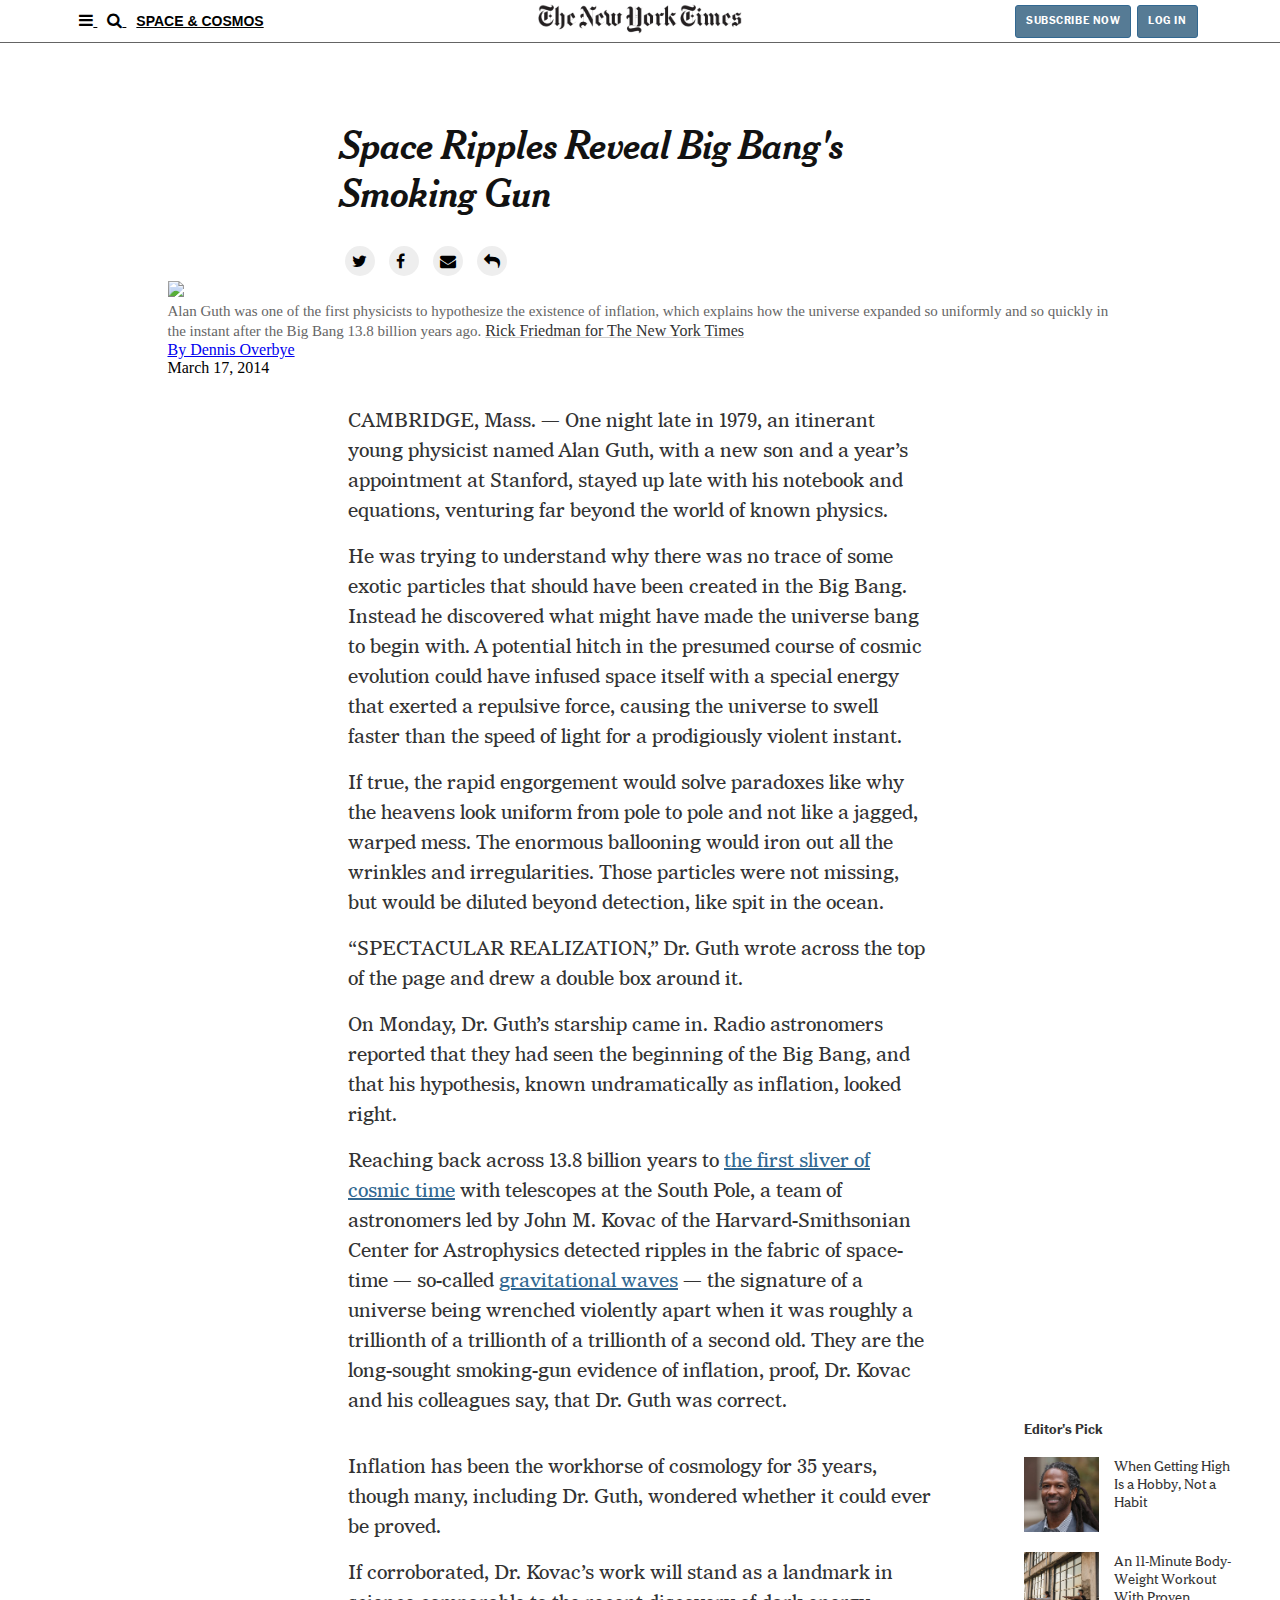
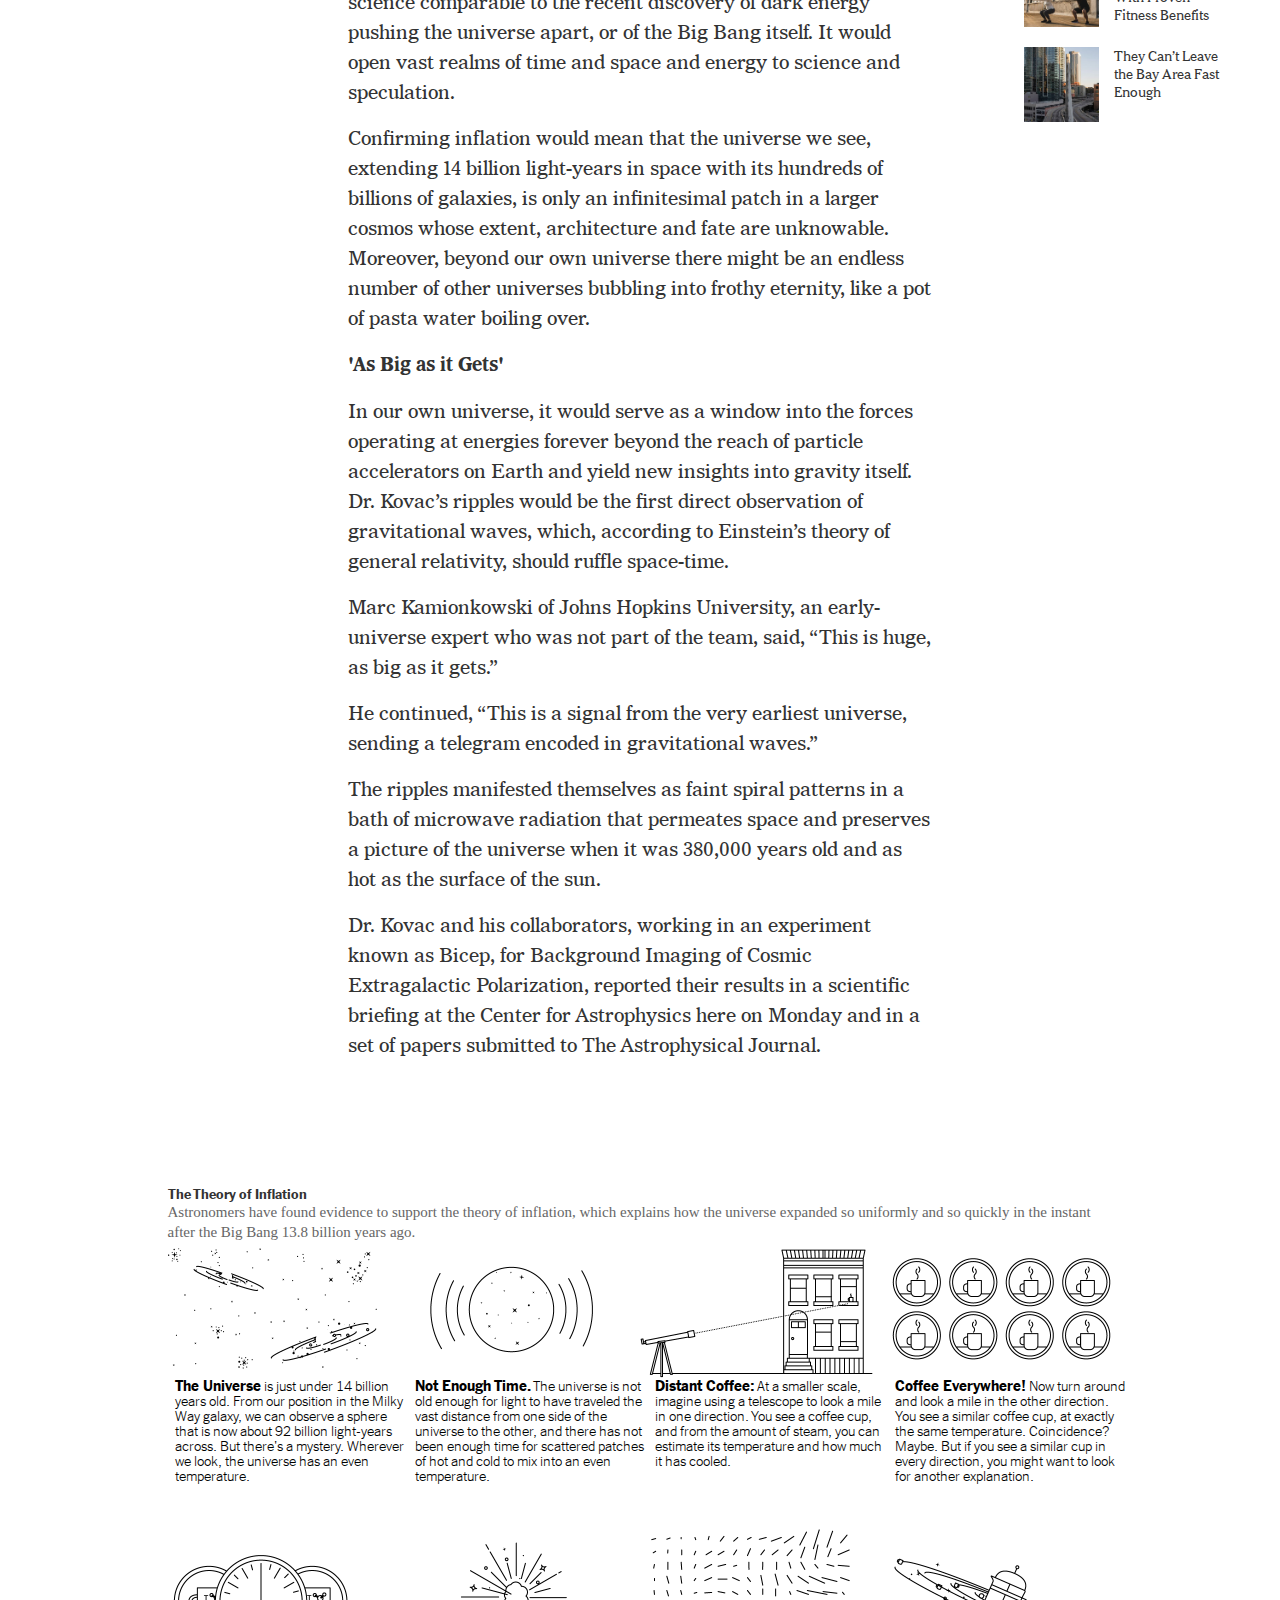
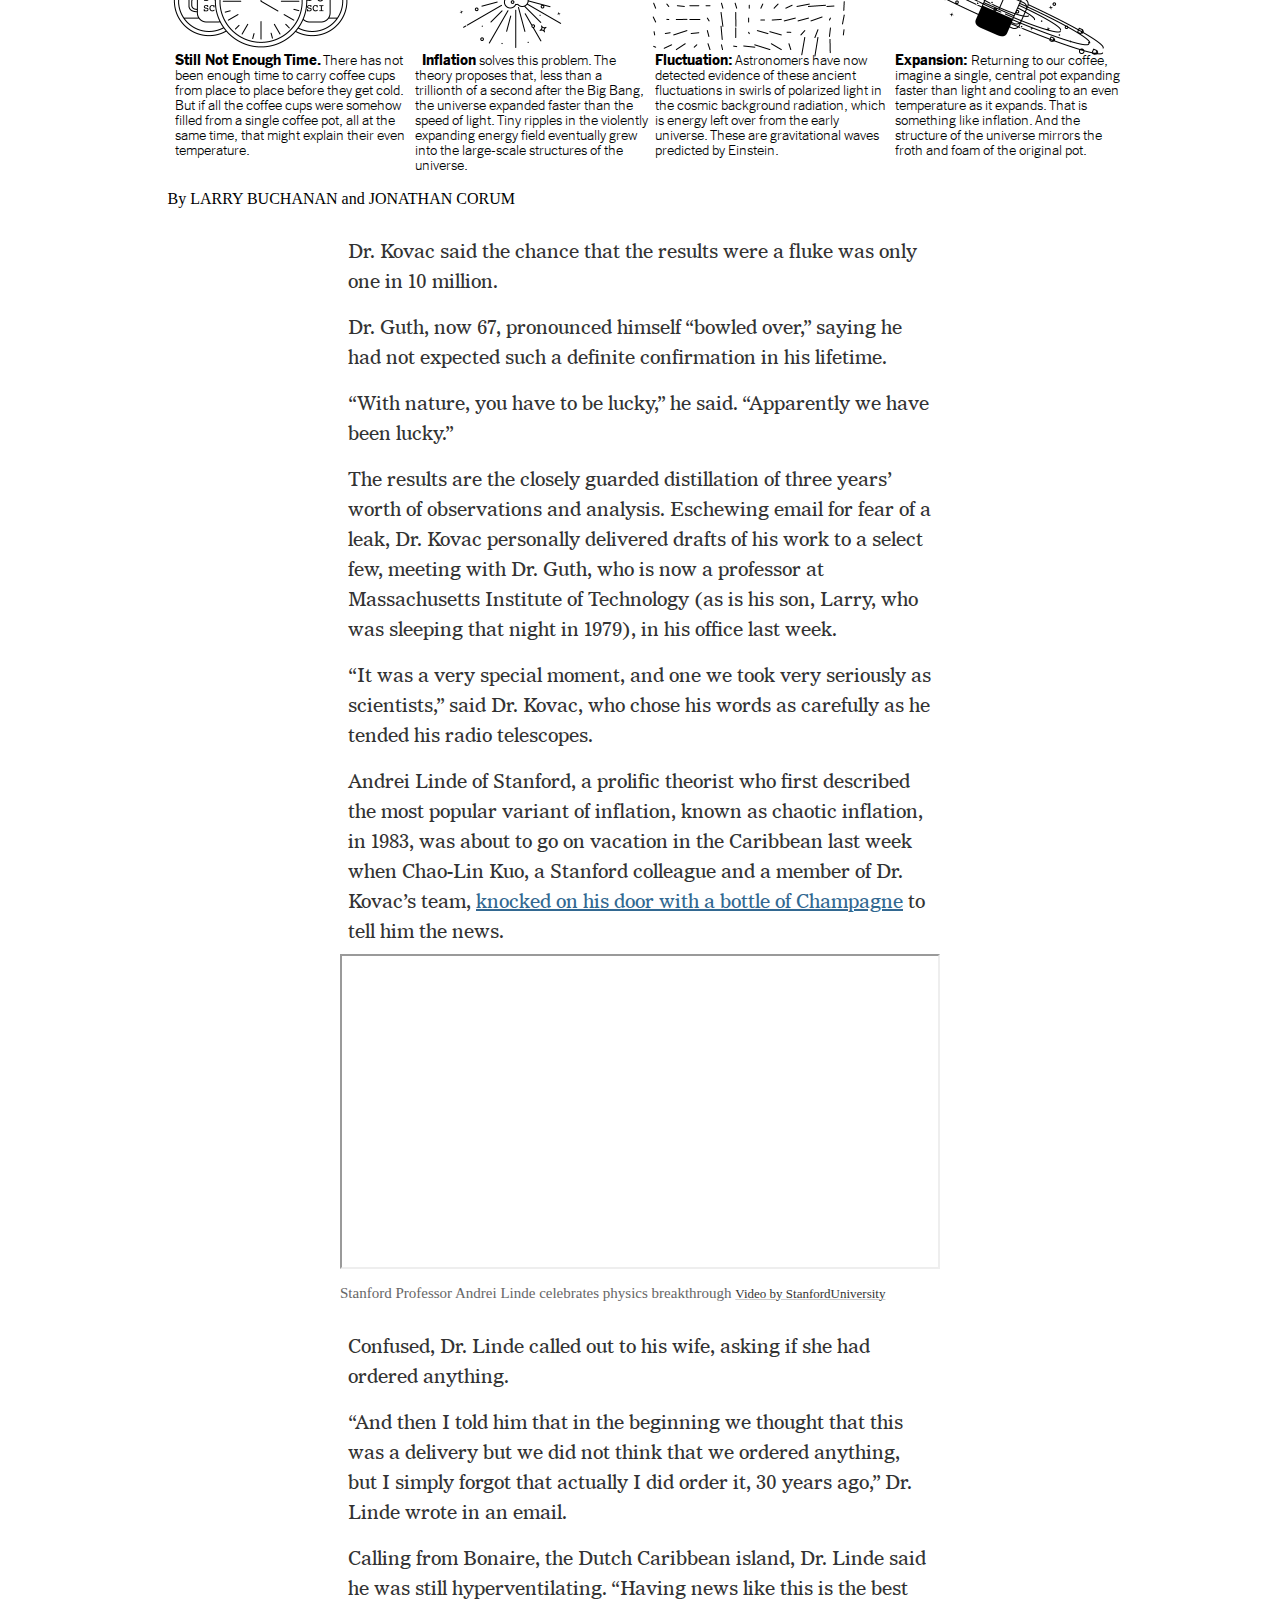
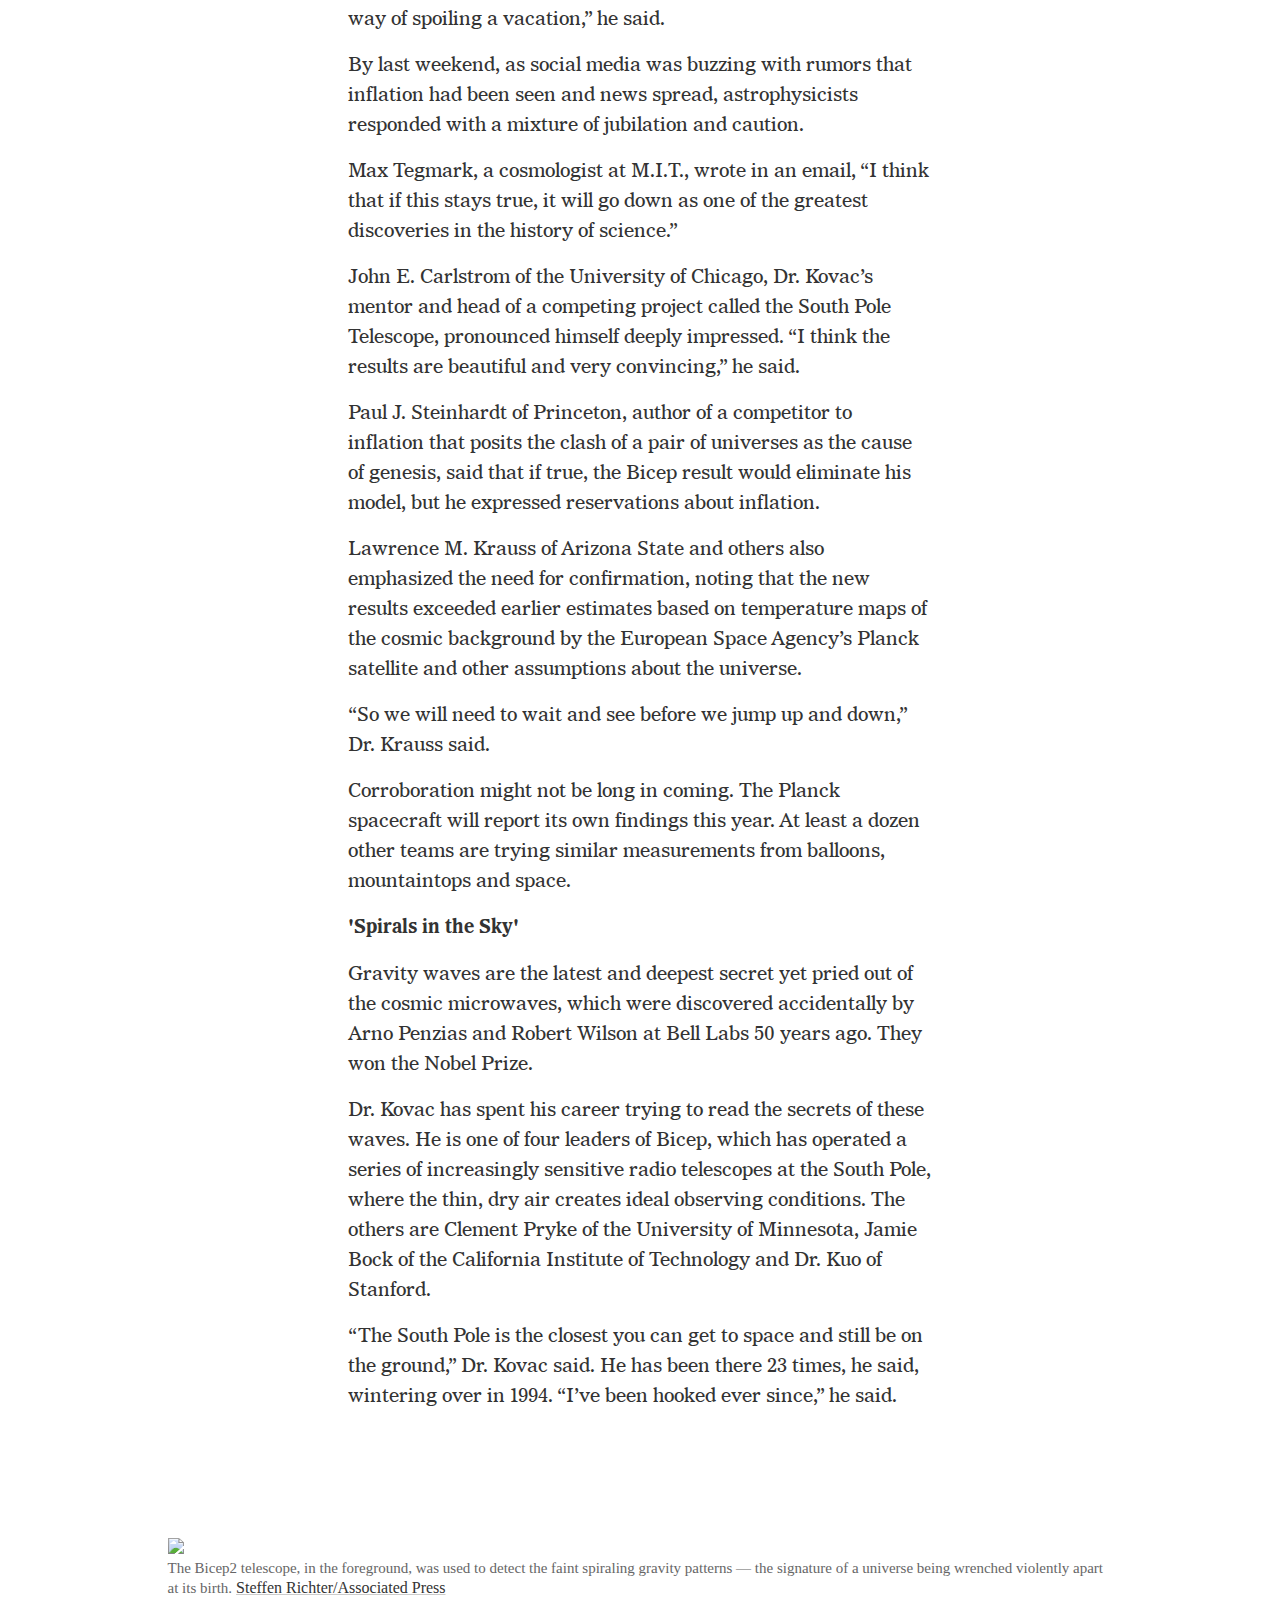
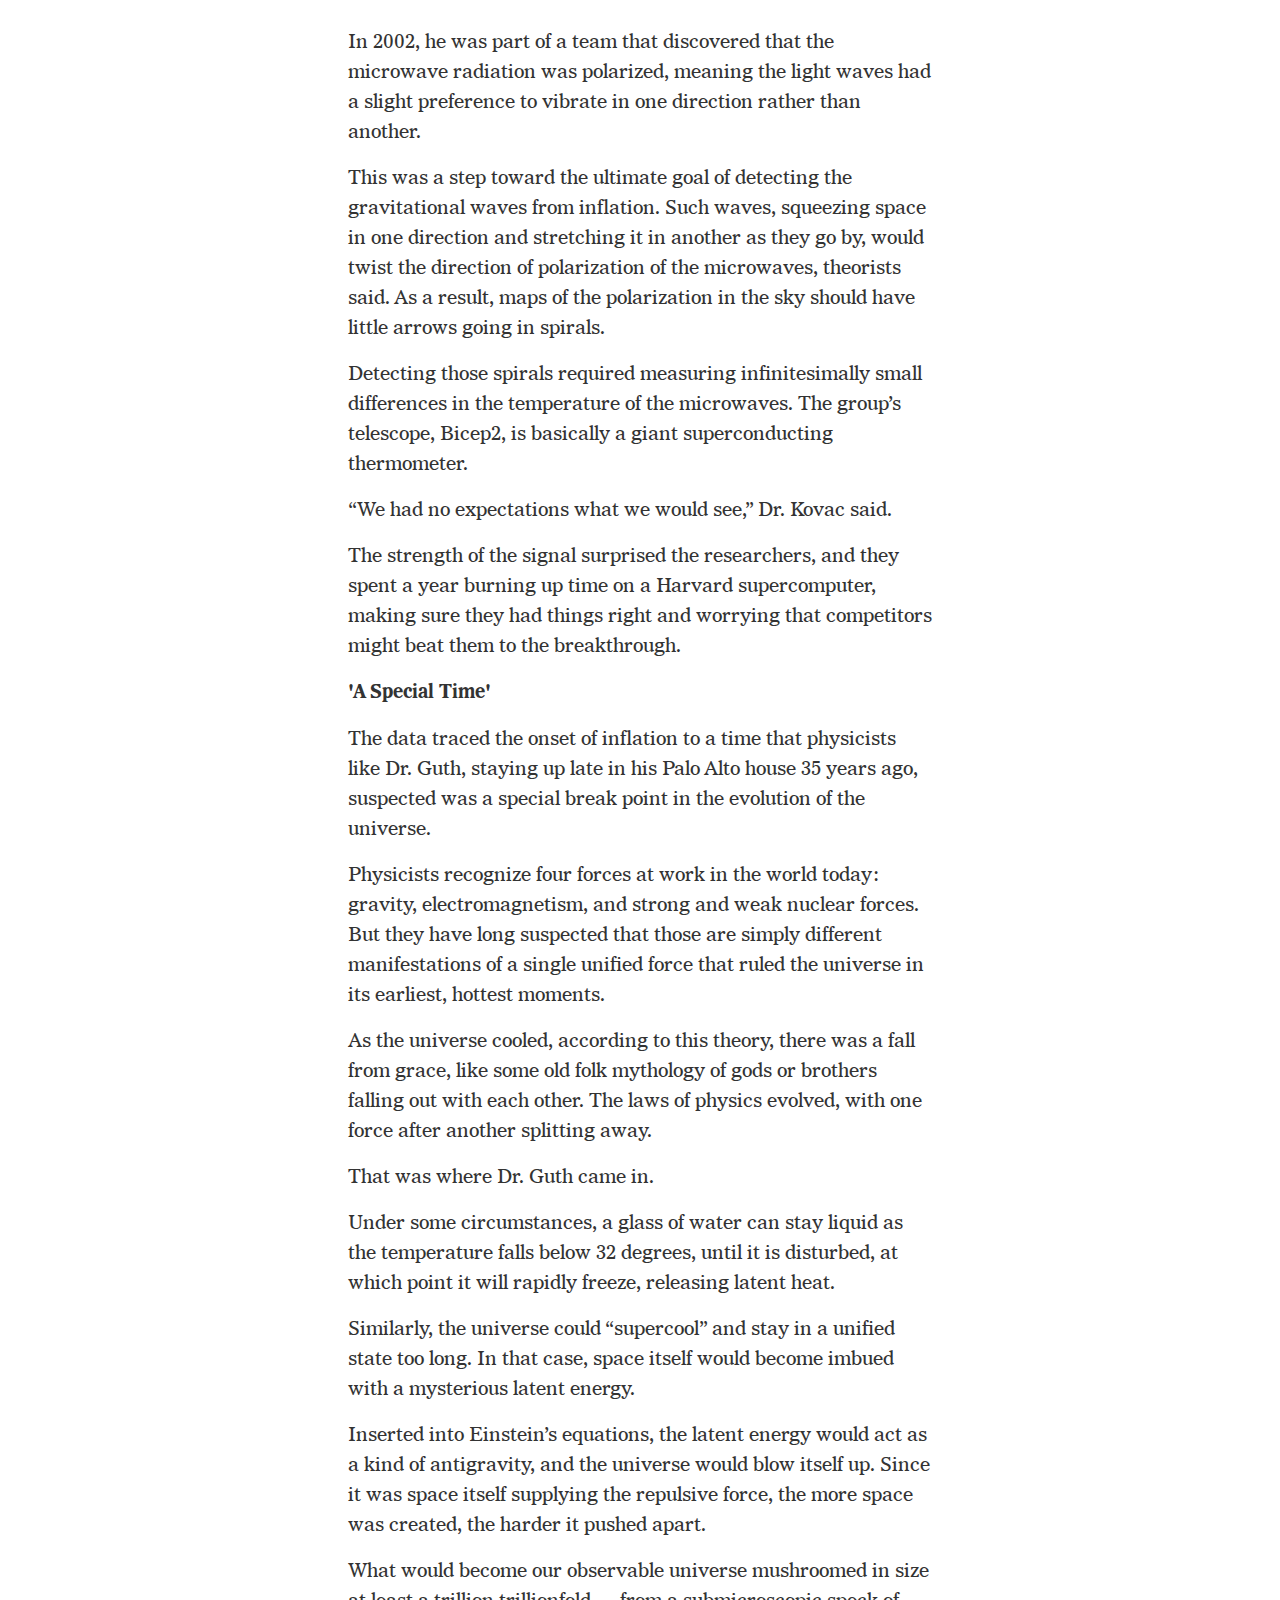
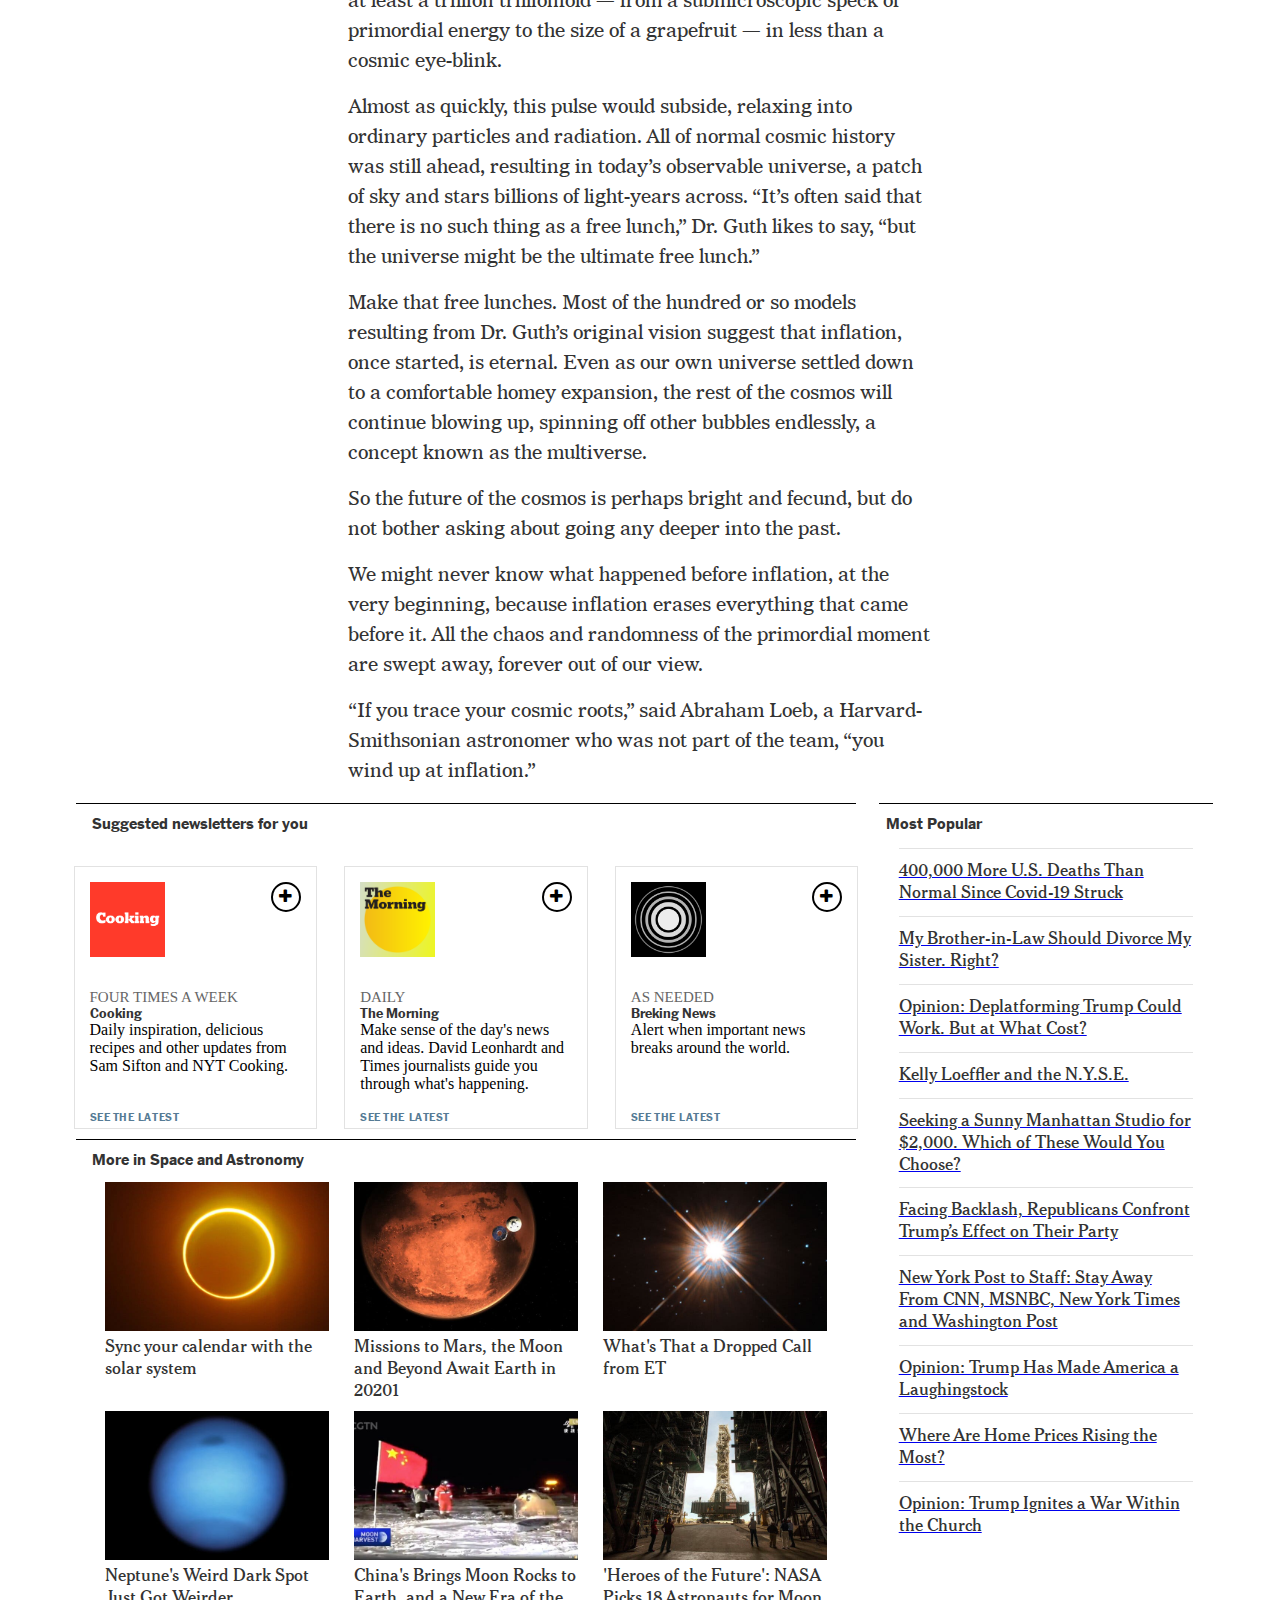
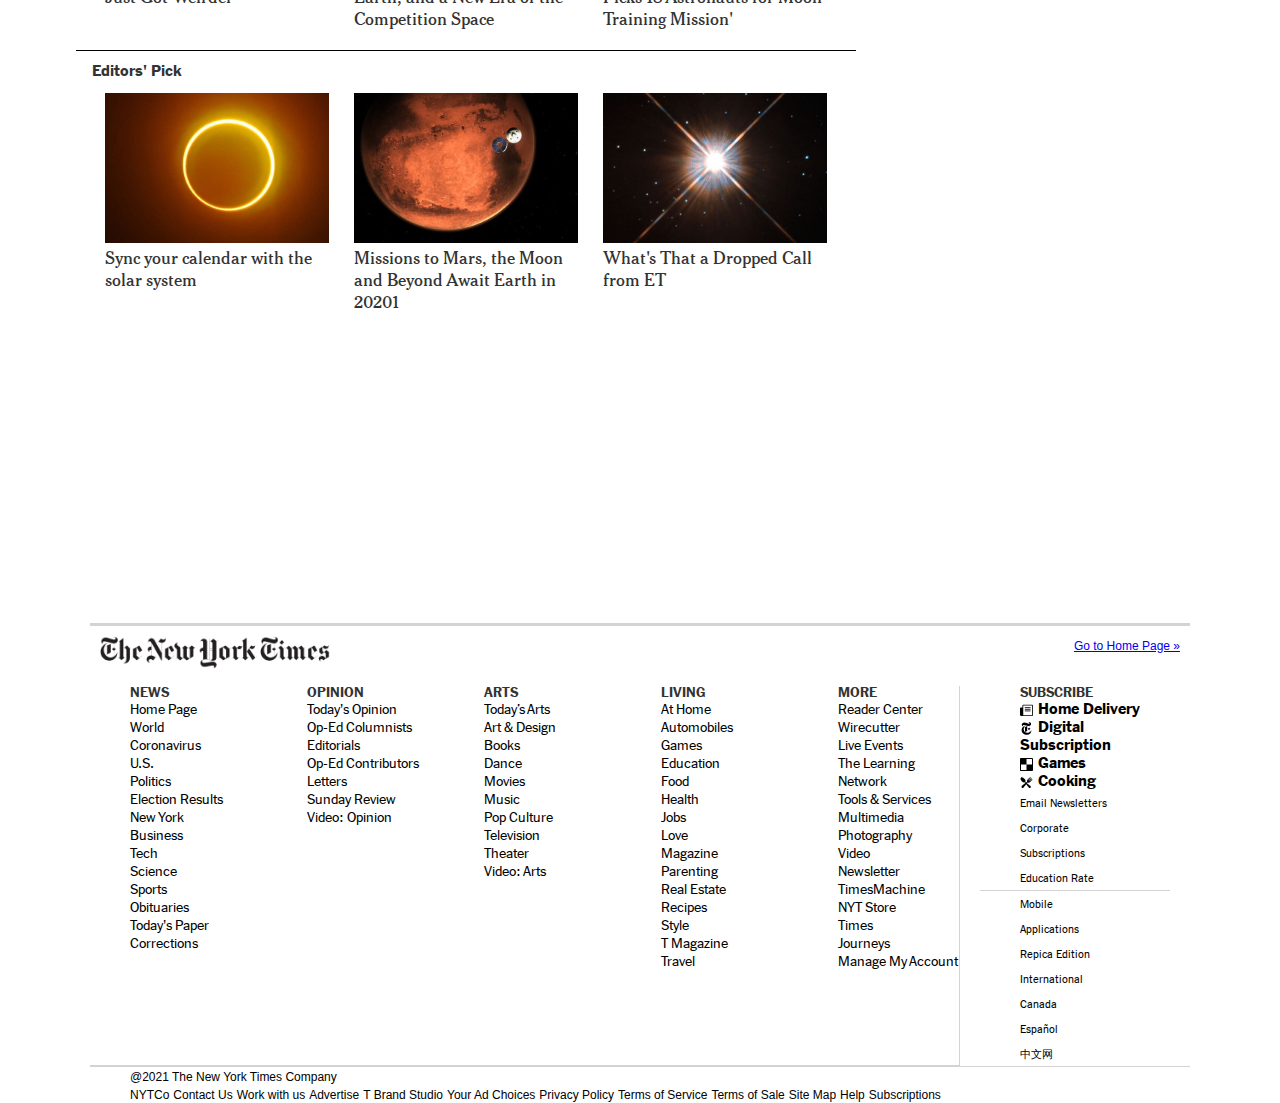
==== commit 8488e84f: "Corrected image and text in Suggested Newsletters" ====
--- a/index.html
+++ b/index.html
@@ -357,14 +357,14 @@
           </div>
           <div class="footer-grid-suggest">
             <div class="suggest-container">
-              <img class="editors-pick-img img-suggested" src="images/newsletter1.png" alt="Cooking logo">
+              <img class="editors-pick-img img-suggested" src="images/newsletter3.png" alt="Cooking logo">
               <div class="plus"><i class="fa fa-plus"></i>
               </div>
             </div>
             <div class="suggest-button-container">
-            <span class="caption">FOUR TIMES A WEEK</span>
-            <h2>Cooking</h2>
-            <span>Daily inspiration, delicious recipes and other updates from Sam Sifton and NYT Cooking.</span>              
+            <span class="caption">AS NEEDED</span>
+            <h2>Breking News</h2>
+            <span>Alert when important news breaks around the world.</span>              
             </div>
             <a class="link-suggest">See the latest</a>
           </div>
